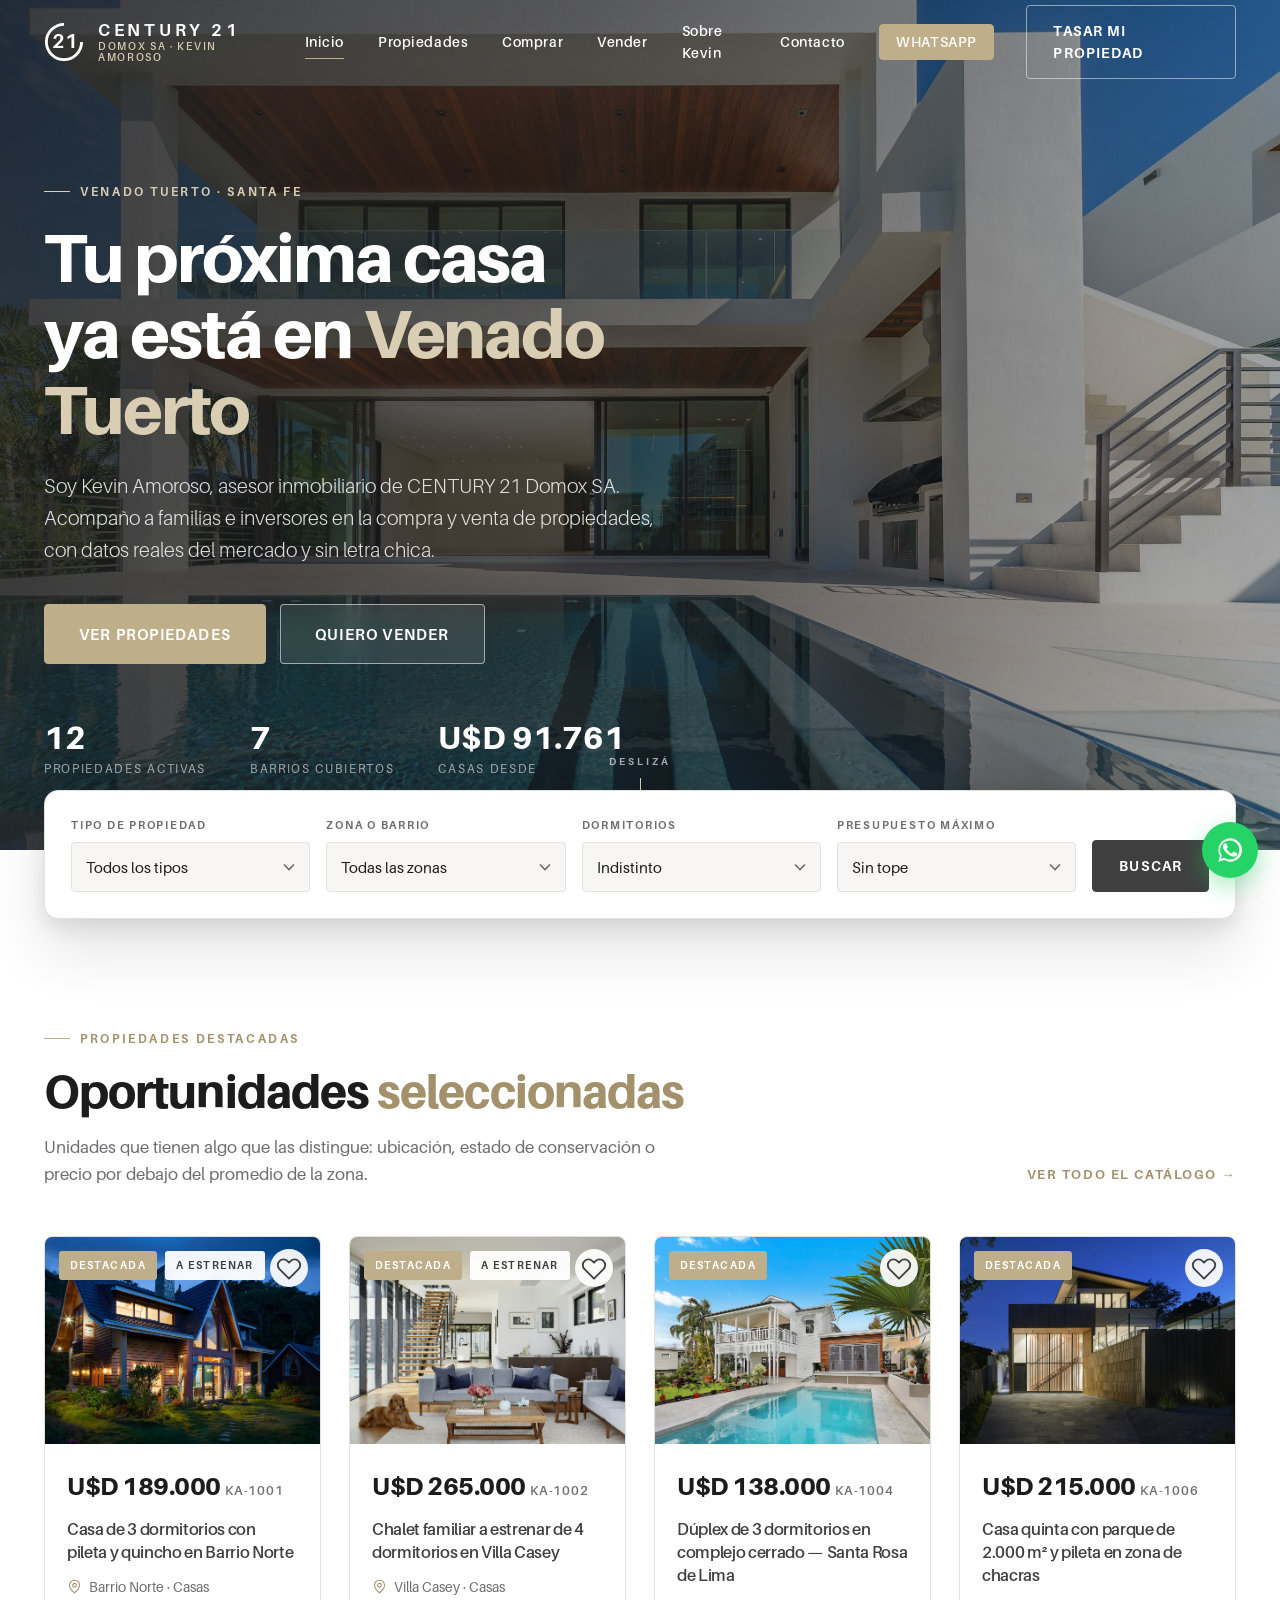
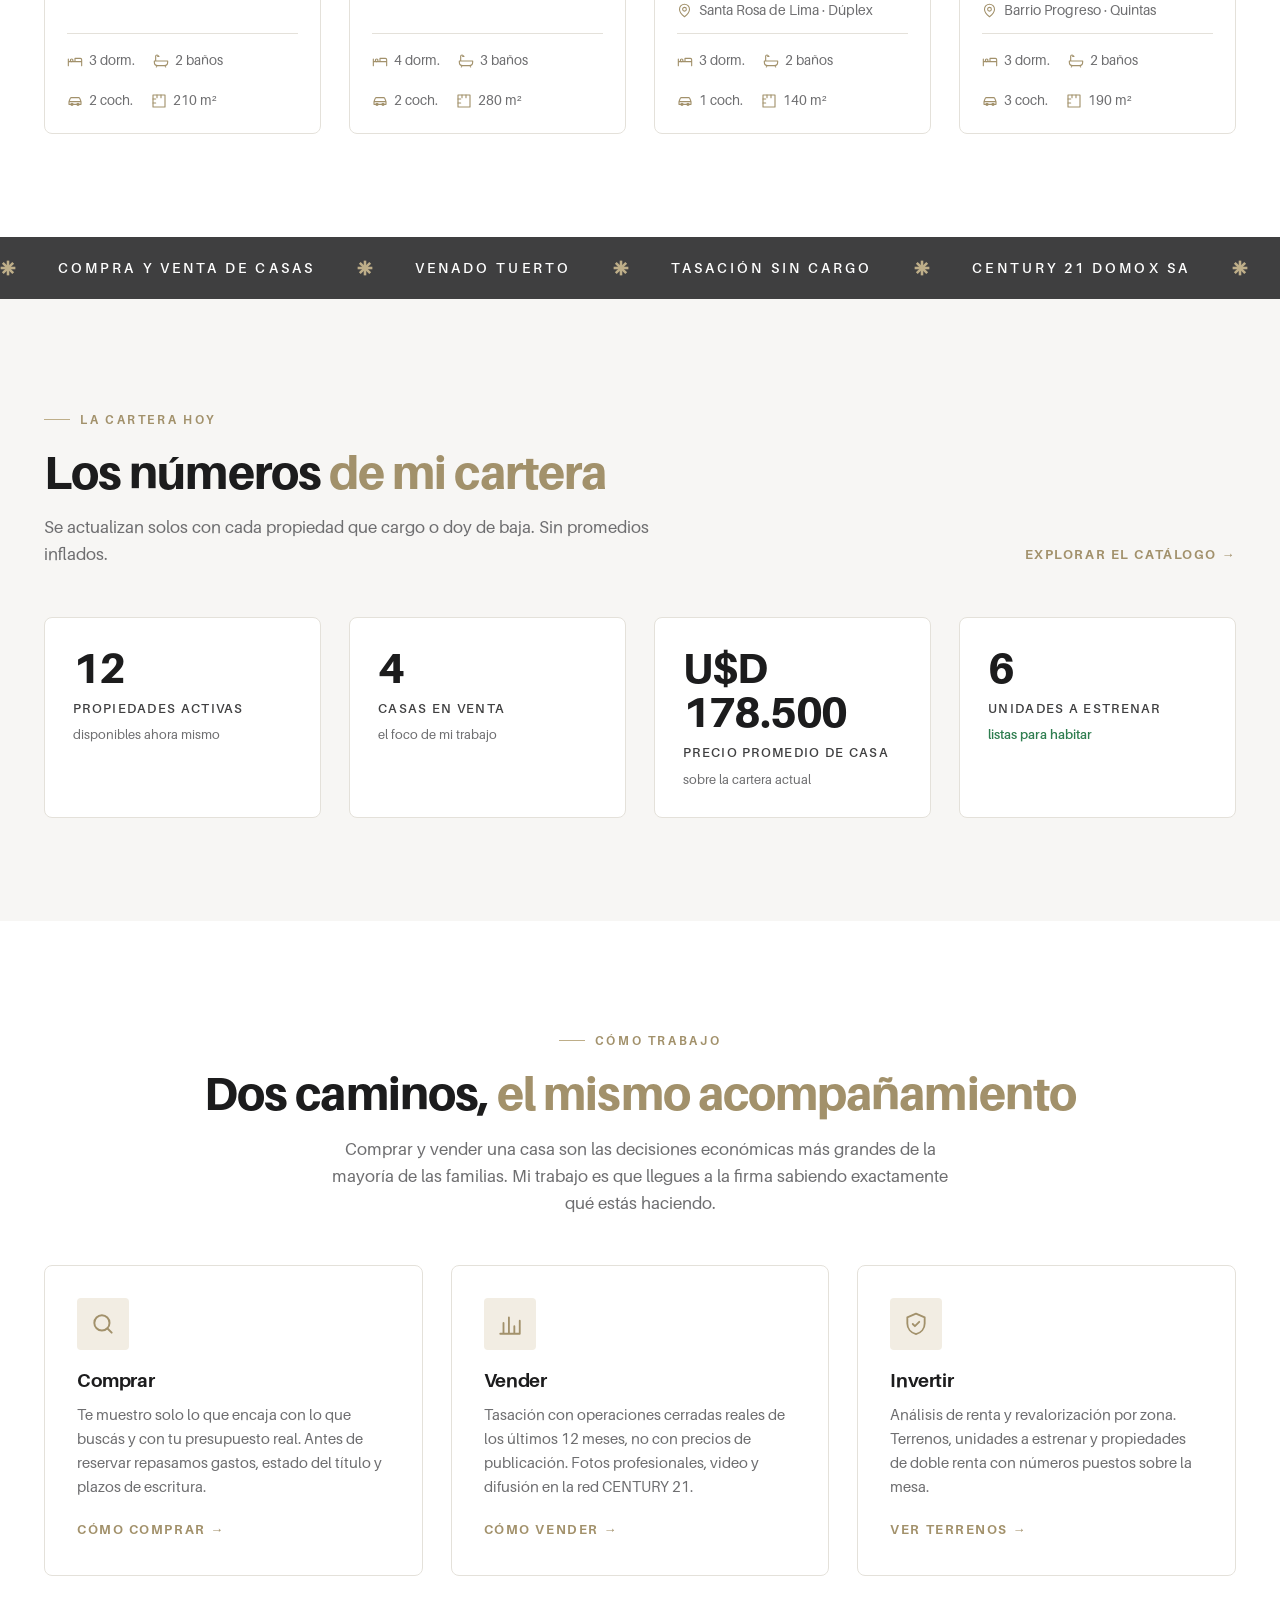
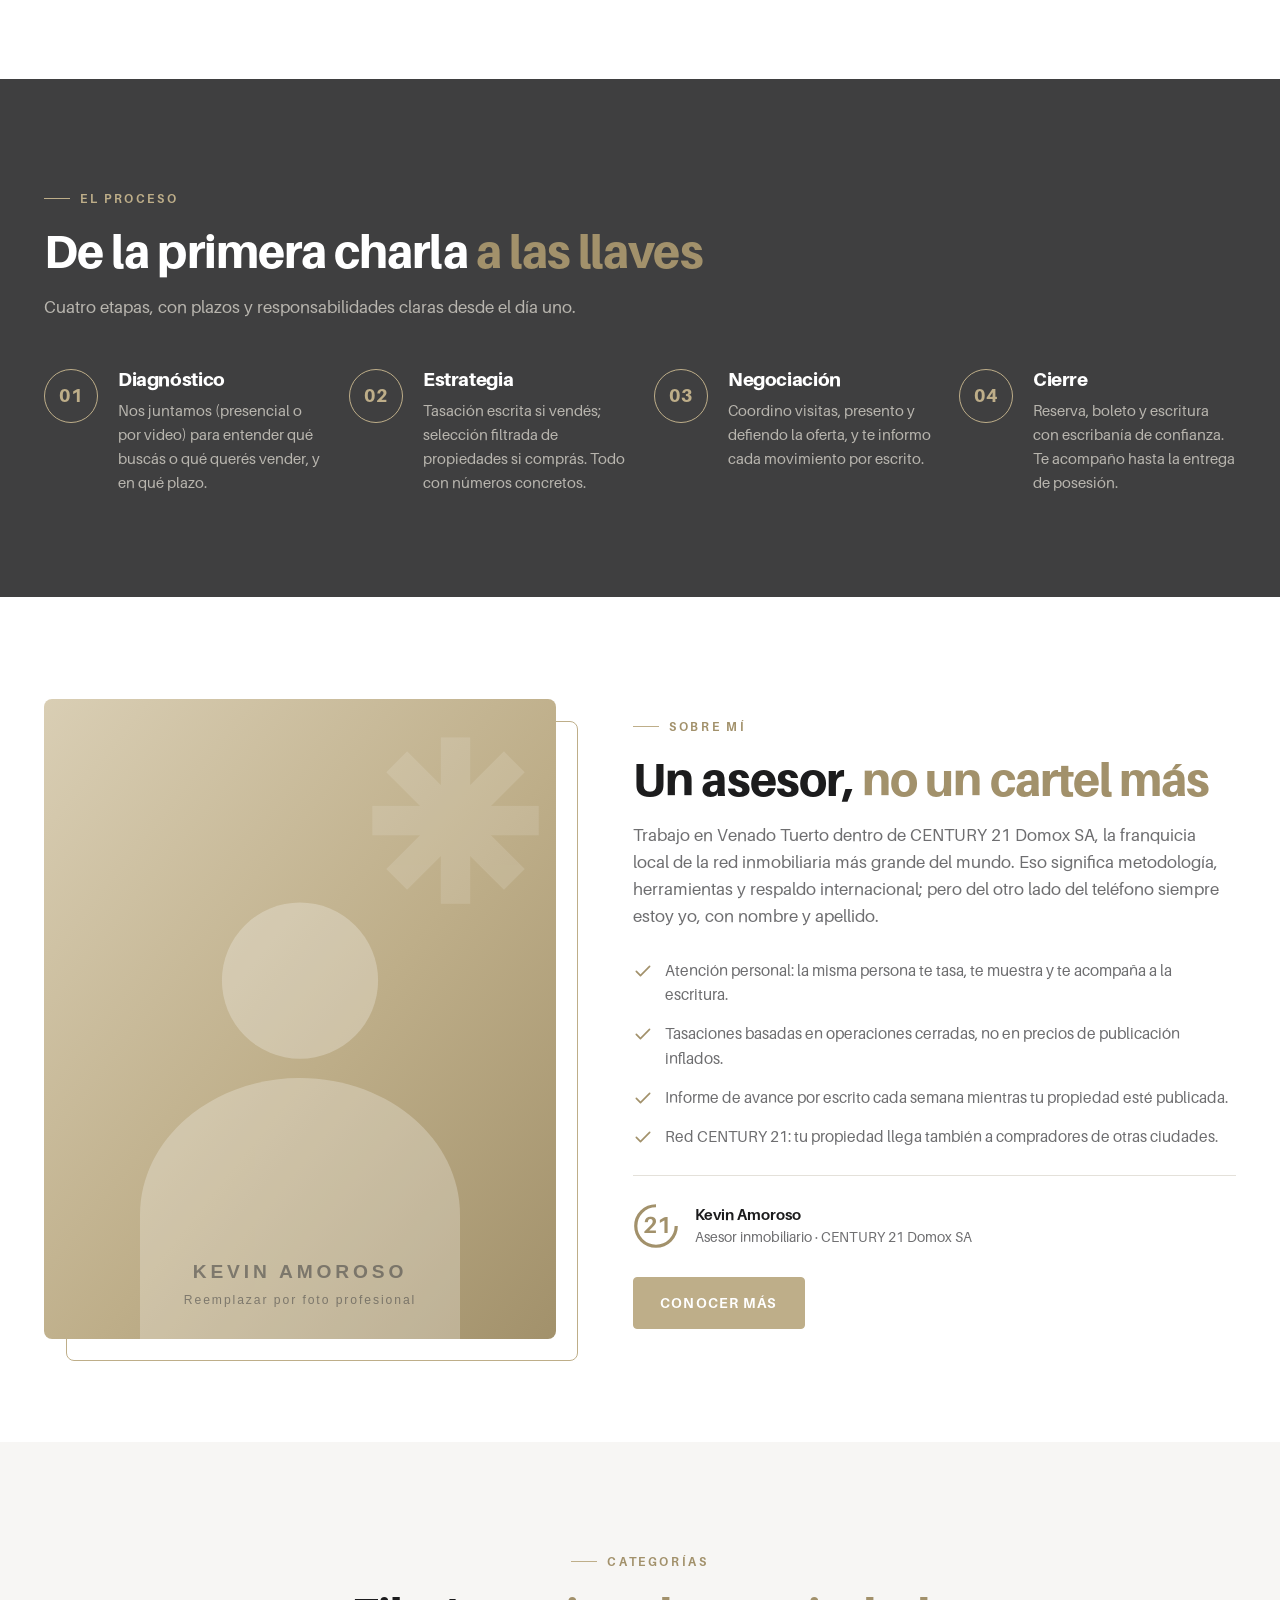
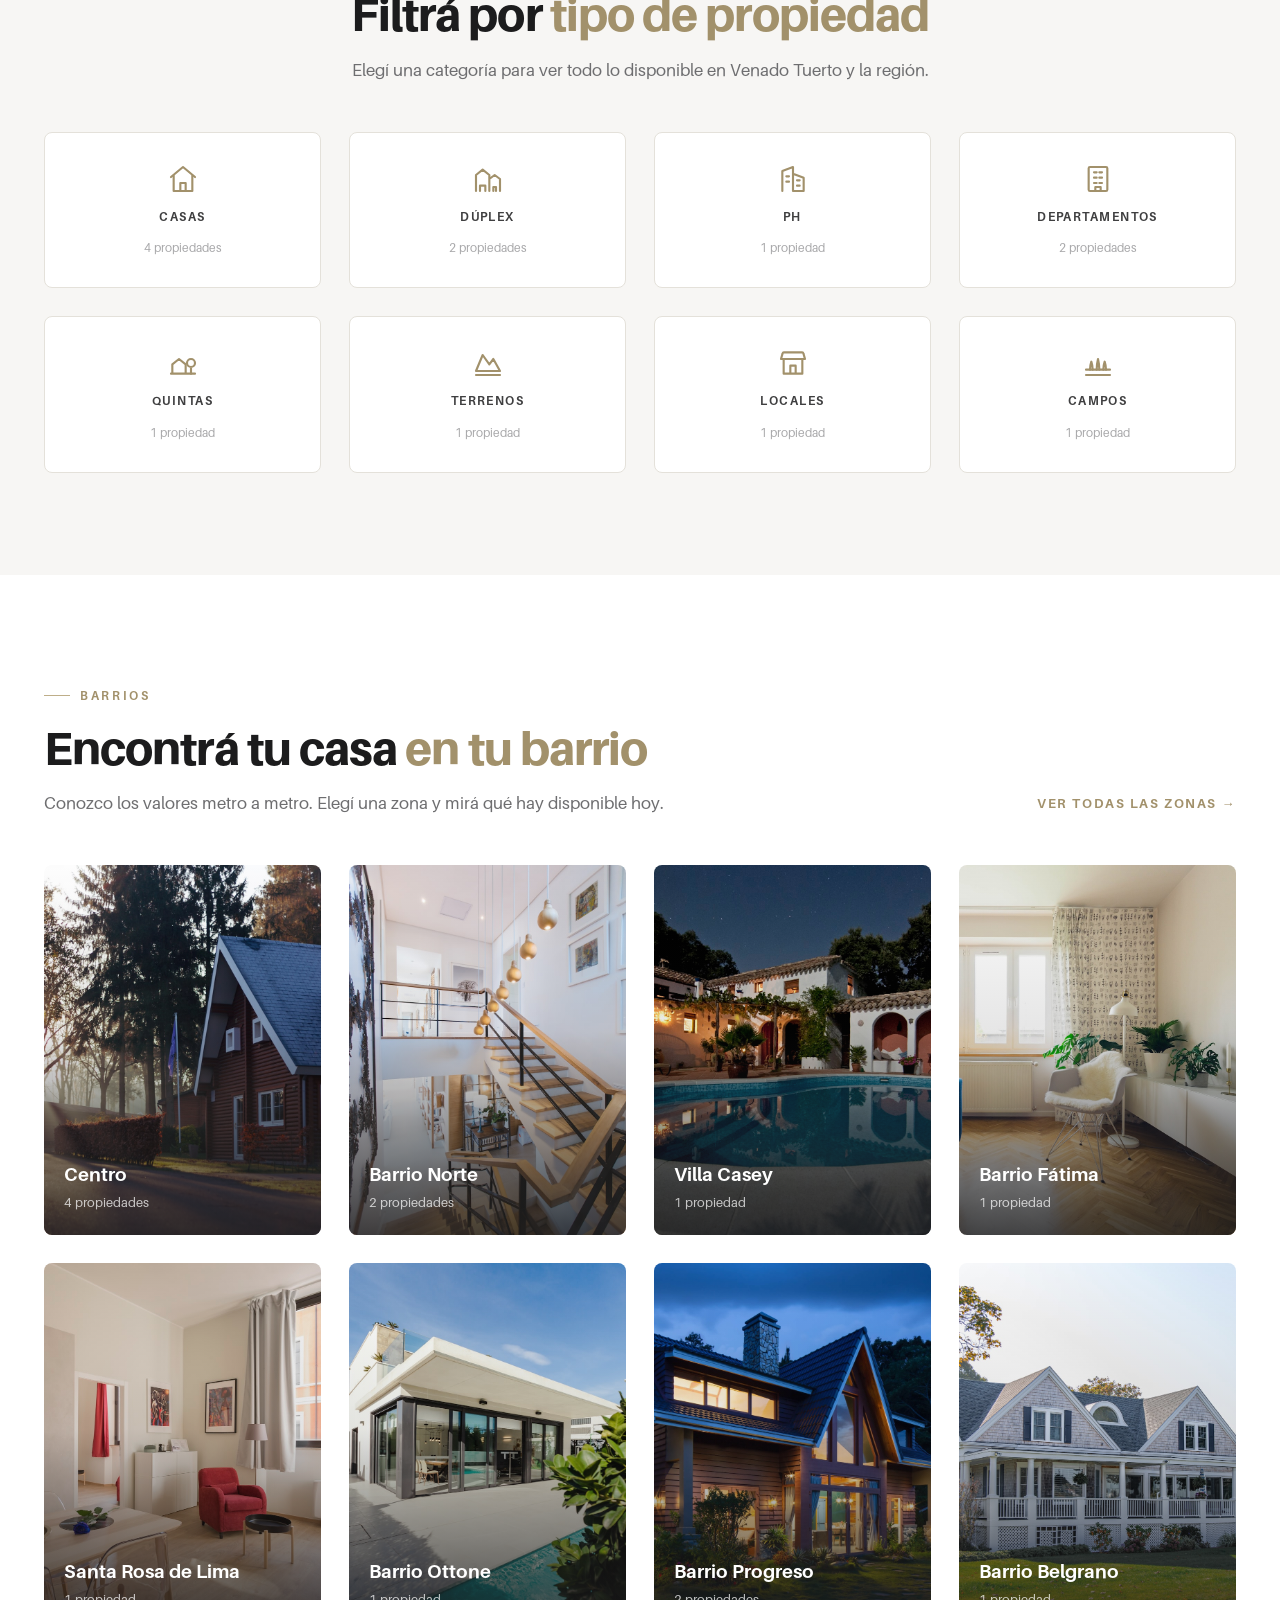
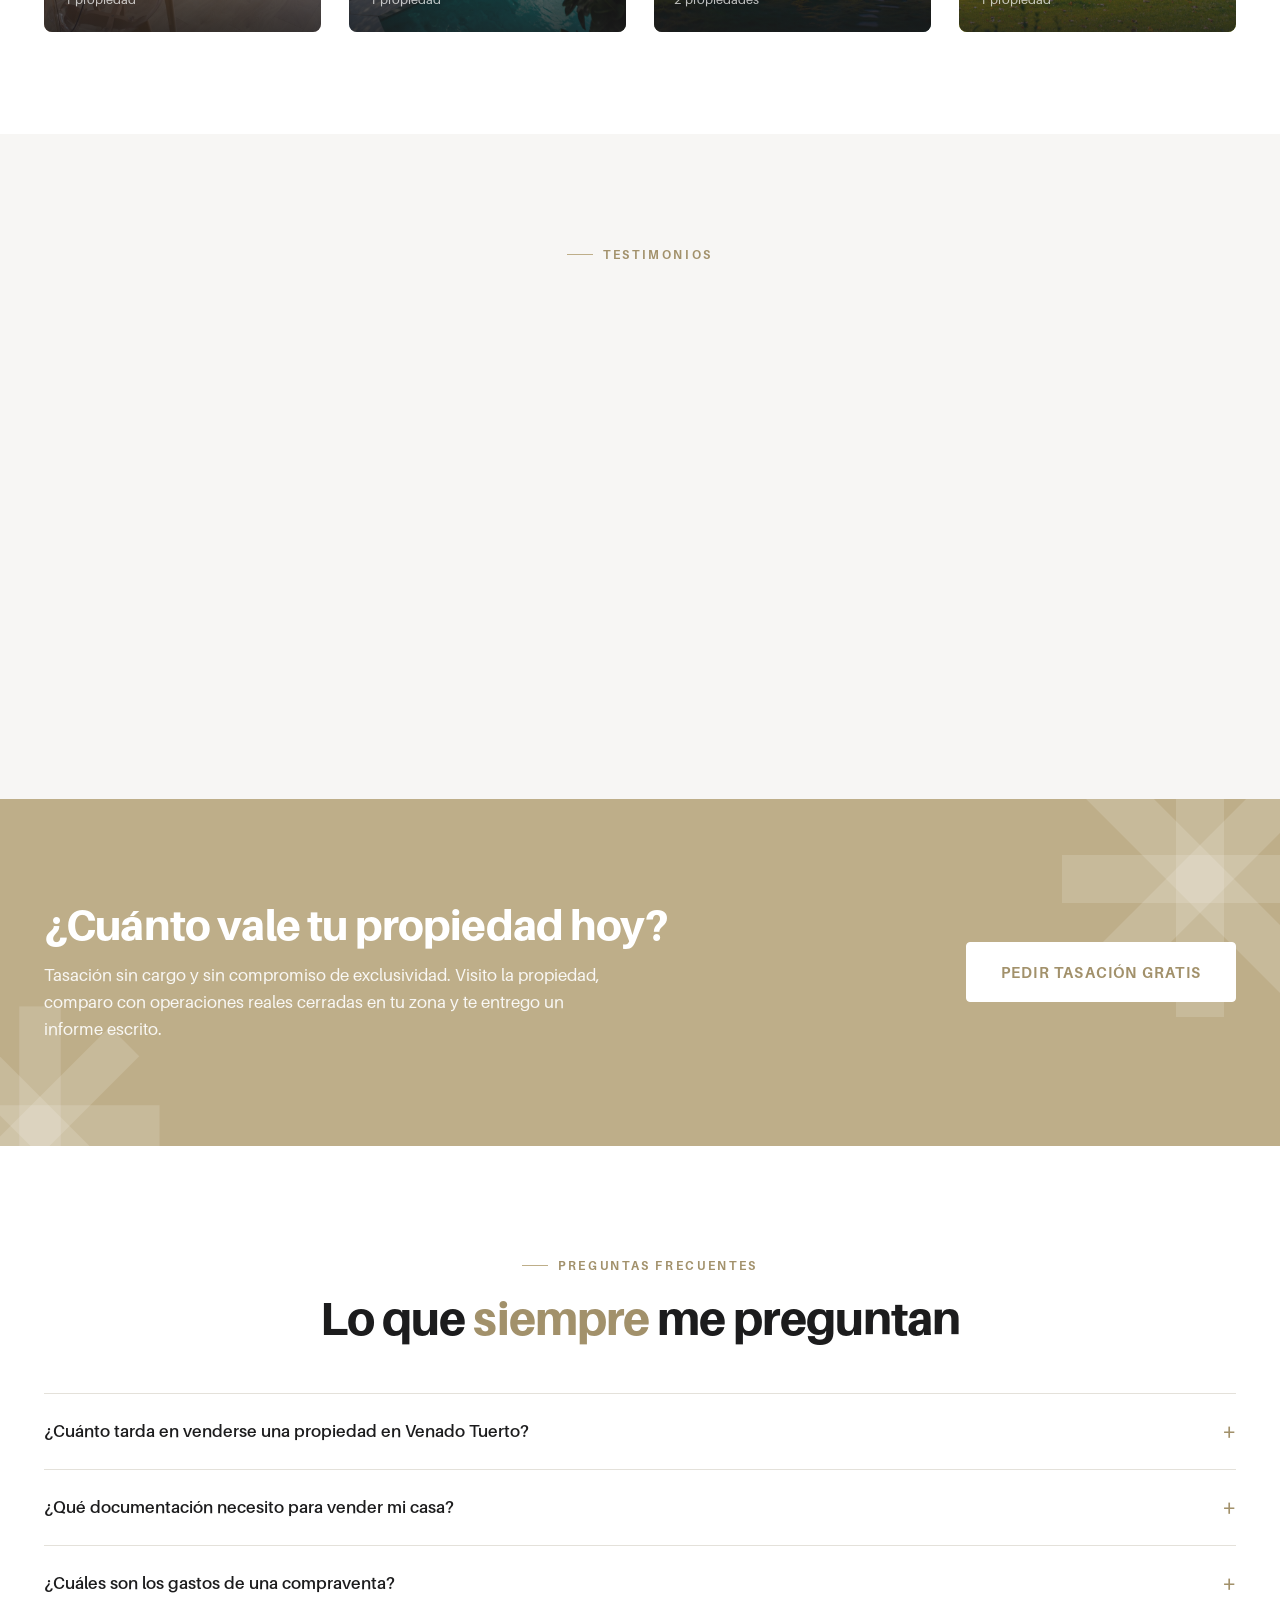
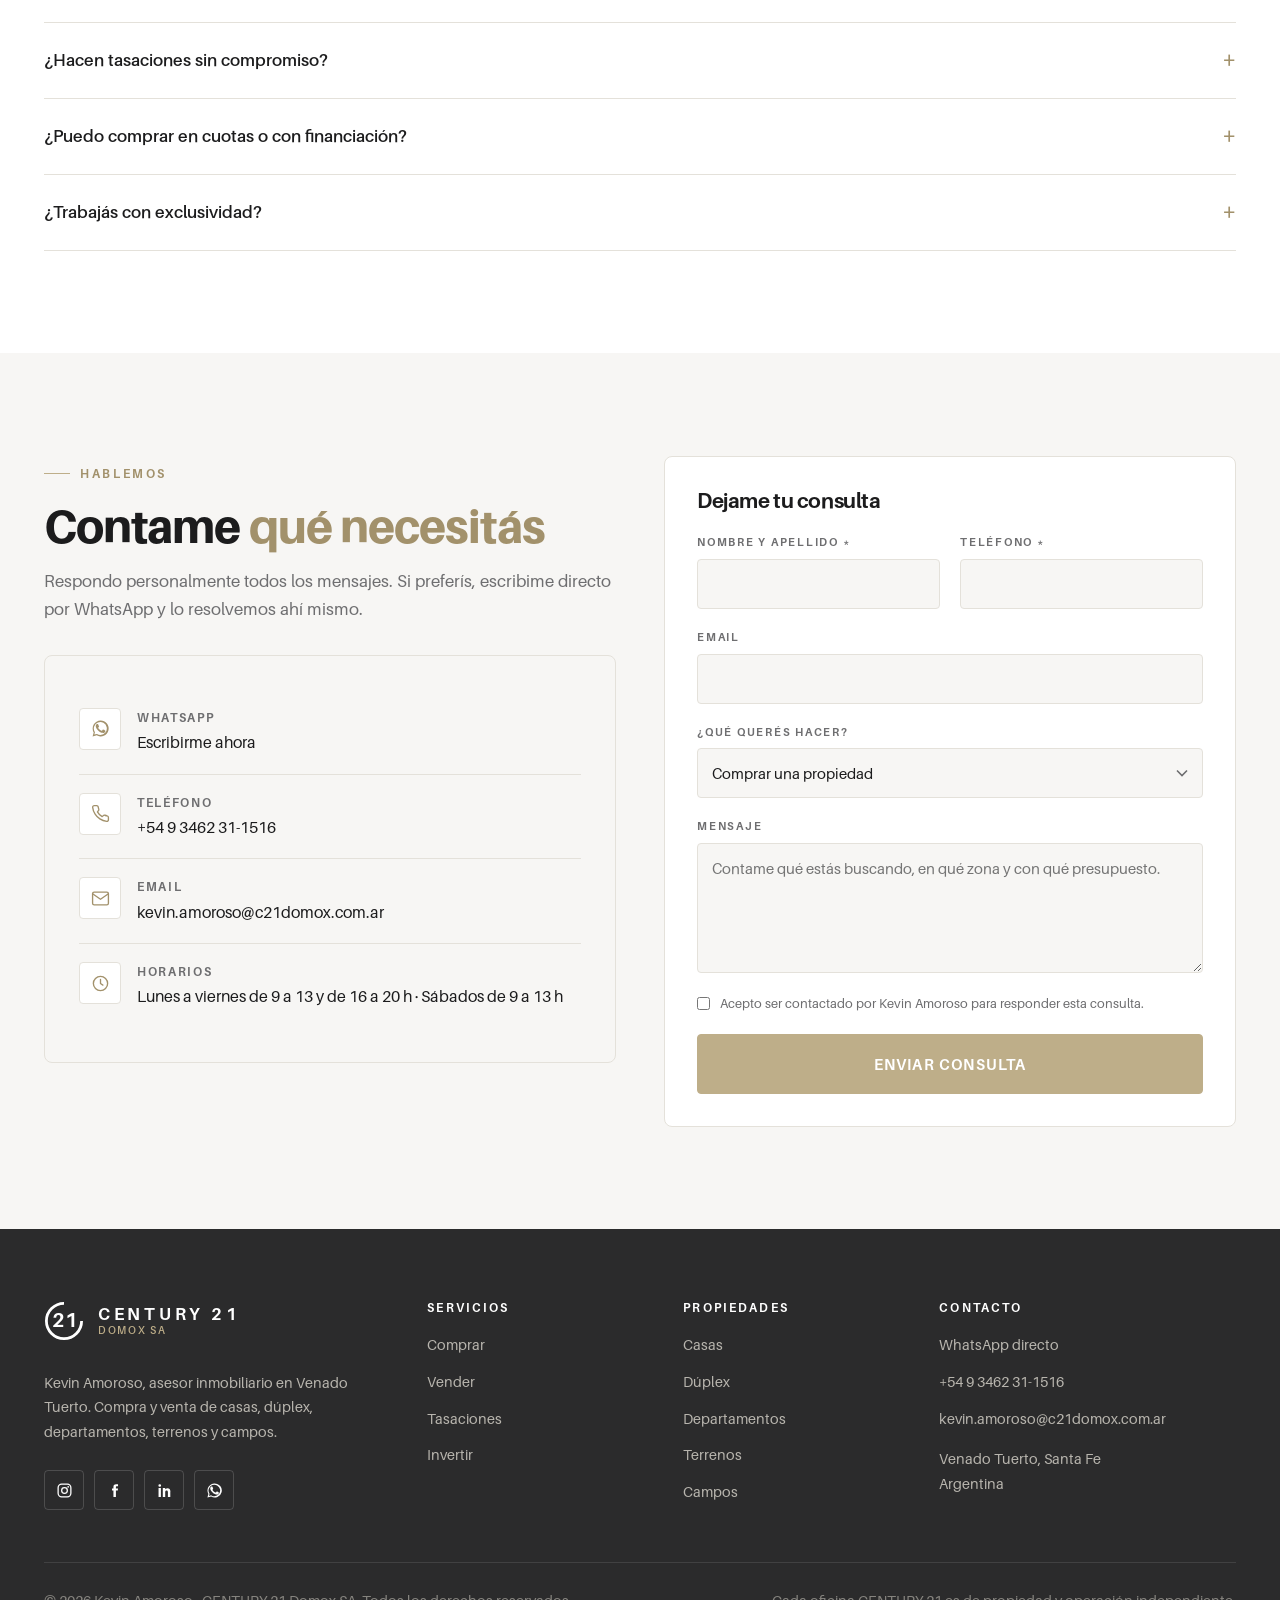
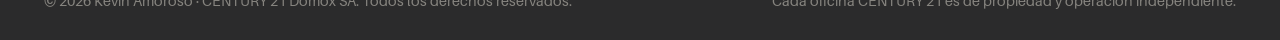
==== index.html @ 96e2609c "Sitio web de Kevin Amoroso — CENTURY 21 Domox SA Sitio estático (HTML/CSS/JS, sin build) para un ase" ====
<!DOCTYPE html>
<html lang="es-AR">
<head>
<meta charset="utf-8">
<meta name="viewport" content="width=device-width, initial-scale=1">
<title>Kevin Amoroso — Compra y venta de casas en Venado Tuerto | CENTURY 21 Domox</title>
<meta name="description" content="Asesor inmobiliario en Venado Tuerto. Casas, dúplex y departamentos en venta. Tasación sin cargo y acompañamiento en todo el proceso de compra y venta. CENTURY 21 Domox SA.">
<meta name="theme-color" content="#3F3F40">
<link rel="canonical" href="https://kevinamoroso.com.ar/">
<meta property="og:type" content="website">
<meta property="og:title" content="Kevin Amoroso — Compra y venta de casas en Venado Tuerto">
<meta property="og:description" content="Casas, dúplex y departamentos en venta en Venado Tuerto. Tasación sin cargo. CENTURY 21 Domox SA.">
<meta property="og:image" content="assets/img/hero.jpg">
<meta property="og:locale" content="es_AR">
<link rel="icon" href="assets/img/isotipo.svg" type="image/svg+xml">
<link rel="preload" href="assets/fonts/Aileron-Regular.woff" as="font" type="font/woff" crossorigin>
<link rel="stylesheet" href="assets/css/styles.css">
</head>
<body>

<!-- La pantalla de carga se inyecta antes que nada para evitar el destello de contenido -->
<script src="assets/js/preloader.js"></script>

<a class="oculto-visual" href="#principal">Ir al contenido principal</a>

<!-- ================================================================ HEADER -->
<header class="header header--sobre-hero">
  <div class="header__inner">
    <a class="marca" href="index.html" aria-label="Kevin Amoroso — CENTURY 21 Domox SA">
      <svg class="marca__sello" viewBox="0 0 100 100" aria-hidden="true">
        <path d="M50 6a44 44 0 1 0 44 44" fill="none" stroke="currentColor" stroke-width="7"/>
        <text x="53" y="66" font-size="50" font-weight="700" fill="currentColor" text-anchor="middle">21</text>
      </svg>
      <span class="marca__texto">
        <span class="marca__c21">CENTURY 21</span>
        <span class="marca__sub">Domox SA · Kevin Amoroso</span>
      </span>
    </a>

    <nav class="header__nav" id="nav-principal" aria-label="Navegación principal">
      <a href="index.html" aria-current="page">Inicio</a>
      <a href="propiedades.html">Propiedades</a>
      <a href="comprar.html">Comprar</a>
      <a href="vender.html">Vender</a>
      <a href="nosotros.html">Sobre Kevin</a>
      <a href="contacto.html">Contacto</a>
      <a class="btn" data-wa="Hola Kevin, quiero hacerte una consulta sobre una propiedad." href="#" target="_blank" rel="noopener">WhatsApp</a>
    </nav>

    <div class="header__acciones">
      <a class="btn btn--linea" href="vender.html">Tasar mi propiedad</a>
    </div>

    <button class="hamburguesa" type="button" aria-label="Abrir menú" aria-expanded="false" aria-controls="nav-principal">
      <span></span><span></span><span></span>
    </button>
  </div>
</header>

<main id="principal">

<!-- ================================================================== HERO -->
<section class="hero">
  <div class="hero__fondo">
    <img src="assets/img/hero.jpg" alt="Casa moderna en venta en Venado Tuerto" fetchpriority="high" width="2200" height="1467">
  </div>
  <div class="contenedor hero__inner">
    <div class="hero__contenido">
      <span class="eyebrow hero__eyebrow">Venado Tuerto · Santa Fe</span>
      <h1>Tu próxima casa<br>ya está en <em>Venado Tuerto</em></h1>
      <p class="hero__texto">
        Soy Kevin Amoroso, asesor inmobiliario de CENTURY 21 Domox SA. Acompaño a familias e
        inversores en la compra y venta de propiedades, con datos reales del mercado y sin letra chica.
      </p>
      <div class="hero__acciones">
        <a class="btn btn--grande" href="propiedades.html">Ver propiedades</a>
        <a class="btn btn--grande btn--fantasma" href="vender.html">Quiero vender</a>
      </div>
      <div class="hero__metricas">
        <div class="hero__metrica"><strong data-m-activas>—</strong><span>Propiedades activas</span></div>
        <div class="hero__metrica"><strong data-m-zonas>—</strong><span>Barrios cubiertos</span></div>
        <div class="hero__metrica"><strong data-m-desde>—</strong><span>Casas desde</span></div>
      </div>
    </div>
  </div>
  <span class="hero__hint" aria-hidden="true">Deslizá<i></i></span>
</section>

<!-- ============================================================== BUSCADOR -->
<div class="contenedor">
  <form class="buscador" data-buscador aria-label="Buscar propiedades">
    <div class="buscador__grid">
      <div class="campo">
        <label for="b-tipo">Tipo de propiedad</label>
        <select id="b-tipo" name="tipo"></select>
      </div>
      <div class="campo">
        <label for="b-zona">Zona o barrio</label>
        <select id="b-zona" name="zona"></select>
      </div>
      <div class="campo">
        <label for="b-dorm">Dormitorios</label>
        <select id="b-dorm" name="dorm">
          <option value="">Indistinto</option>
          <option value="1">1 o más</option>
          <option value="2">2 o más</option>
          <option value="3">3 o más</option>
          <option value="4">4 o más</option>
        </select>
      </div>
      <div class="campo">
        <label for="b-max">Presupuesto máximo</label>
        <select id="b-max" name="max">
          <option value="">Sin tope</option>
          <option value="60000">Hasta U$D 60.000</option>
          <option value="100000">Hasta U$D 100.000</option>
          <option value="150000">Hasta U$D 150.000</option>
          <option value="200000">Hasta U$D 200.000</option>
          <option value="300000">Hasta U$D 300.000</option>
        </select>
      </div>
      <button class="btn btn--oscuro" type="submit">Buscar</button>
    </div>
  </form>
</div>

<!-- =========================================================== DESTACADAS -->
<section class="seccion">
  <div class="contenedor">
    <div class="cabecera-seccion cabecera-seccion--fila">
      <div>
        <span class="eyebrow">Propiedades destacadas</span>
        <h2 class="titulo-seccion">Oportunidades <em>seleccionadas</em></h2>
        <p class="bajada">Unidades que tienen algo que las distingue: ubicación, estado de conservación o precio por debajo del promedio de la zona.</p>
      </div>
      <a class="enlace-flecha" href="propiedades.html">Ver todo el catálogo →</a>
    </div>
    <div class="grilla grilla--4" data-destacadas></div>
  </div>
</section>

<!-- =============================================================== CINTA -->
<div class="cinta" data-cinta aria-hidden="true"></div>

<!-- ========================================================= ESTADÍSTICAS -->
<section class="seccion seccion--hueso">
  <div class="contenedor">
    <div class="cabecera-seccion cabecera-seccion--fila">
      <div>
        <span class="eyebrow">La cartera hoy</span>
        <h2 class="titulo-seccion">Los números <em>de mi cartera</em></h2>
        <p class="bajada">Se actualizan solos con cada propiedad que cargo o doy de baja. Sin promedios inflados.</p>
      </div>
      <a class="enlace-flecha" href="propiedades.html">Explorar el catálogo →</a>
    </div>

    <div class="grilla grilla--4">
      <div class="stat reveal"><strong data-s-total>—</strong><span>Propiedades activas</span><small>disponibles ahora mismo</small></div>
      <div class="stat reveal"><strong data-s-casas>—</strong><span>Casas en venta</span><small>el foco de mi trabajo</small></div>
      <div class="stat reveal"><strong data-s-promedio>—</strong><span>Precio promedio de casa</span><small>sobre la cartera actual</small></div>
      <div class="stat reveal"><strong data-s-estrenar>—</strong><span>Unidades a estrenar</span><small class="sube">listas para habitar</small></div>
    </div>
  </div>
</section>

<!-- ============================================================= SERVICIOS -->
<section class="seccion">
  <div class="contenedor">
    <div class="cabecera-seccion centro">
      <span class="eyebrow">Cómo trabajo</span>
      <h2 class="titulo-seccion">Dos caminos, <em>el mismo acompañamiento</em></h2>
      <p class="bajada">Comprar y vender una casa son las decisiones económicas más grandes de la mayoría de las familias. Mi trabajo es que llegues a la firma sabiendo exactamente qué estás haciendo.</p>
    </div>

    <div class="grilla grilla--3">
      <article class="tarjeta reveal">
        <div class="tarjeta__icono" data-icono="lupa"></div>
        <h3>Comprar</h3>
        <p>Te muestro solo lo que encaja con lo que buscás y con tu presupuesto real. Antes de reservar repasamos gastos, estado del título y plazos de escritura.</p>
        <p style="margin-top:18px"><a class="enlace-flecha" href="comprar.html">Cómo comprar →</a></p>
      </article>
      <article class="tarjeta reveal">
        <div class="tarjeta__icono" data-icono="grafico"></div>
        <h3>Vender</h3>
        <p>Tasación con operaciones cerradas reales de los últimos 12 meses, no con precios de publicación. Fotos profesionales, video y difusión en la red CENTURY 21.</p>
        <p style="margin-top:18px"><a class="enlace-flecha" href="vender.html">Cómo vender →</a></p>
      </article>
      <article class="tarjeta reveal">
        <div class="tarjeta__icono" data-icono="escudo"></div>
        <h3>Invertir</h3>
        <p>Análisis de renta y revalorización por zona. Terrenos, unidades a estrenar y propiedades de doble renta con números puestos sobre la mesa.</p>
        <p style="margin-top:18px"><a class="enlace-flecha" href="propiedades.html?tipo=terreno">Ver terrenos →</a></p>
      </article>
    </div>
  </div>
</section>

<!-- ============================================================== PROCESO -->
<section class="seccion seccion--tinta">
  <div class="contenedor">
    <div class="cabecera-seccion">
      <span class="eyebrow">El proceso</span>
      <h2 class="titulo-seccion">De la primera charla <em>a las llaves</em></h2>
      <p class="bajada">Cuatro etapas, con plazos y responsabilidades claras desde el día uno.</p>
    </div>
    <div class="grilla grilla--4">
      <article class="paso reveal">
        <span class="paso__n">01</span>
        <h3>Diagnóstico</h3>
        <p>Nos juntamos (presencial o por video) para entender qué buscás o qué querés vender, y en qué plazo.</p>
      </article>
      <article class="paso reveal">
        <span class="paso__n">02</span>
        <h3>Estrategia</h3>
        <p>Tasación escrita si vendés; selección filtrada de propiedades si comprás. Todo con números concretos.</p>
      </article>
      <article class="paso reveal">
        <span class="paso__n">03</span>
        <h3>Negociación</h3>
        <p>Coordino visitas, presento y defiendo la oferta, y te informo cada movimiento por escrito.</p>
      </article>
      <article class="paso reveal">
        <span class="paso__n">04</span>
        <h3>Cierre</h3>
        <p>Reserva, boleto y escritura con escribanía de confianza. Te acompaño hasta la entrega de posesión.</p>
      </article>
    </div>
  </div>
</section>

<!-- =============================================================== PERFIL -->
<section class="seccion">
  <div class="contenedor">
    <div class="perfil">
      <div class="perfil__foto reveal">
        <img src="assets/img/kevin.svg" alt="Kevin Amoroso, asesor inmobiliario en Venado Tuerto" width="800" height="1000">
      </div>
      <div class="reveal">
        <span class="eyebrow">Sobre mí</span>
        <h2 class="titulo-seccion">Un asesor, <em>no un cartel más</em></h2>
        <p class="bajada">
          Trabajo en Venado Tuerto dentro de CENTURY 21 Domox SA, la franquicia local de la red inmobiliaria
          más grande del mundo. Eso significa metodología, herramientas y respaldo internacional; pero del
          otro lado del teléfono siempre estoy yo, con nombre y apellido.
        </p>
        <ul class="lista-check">
          <li><span data-icono="check"></span><span>Atención personal: la misma persona te tasa, te muestra y te acompaña a la escritura.</span></li>
          <li><span data-icono="check"></span><span>Tasaciones basadas en operaciones cerradas, no en precios de publicación inflados.</span></li>
          <li><span data-icono="check"></span><span>Informe de avance por escrito cada semana mientras tu propiedad esté publicada.</span></li>
          <li><span data-icono="check"></span><span>Red CENTURY 21: tu propiedad llega también a compradores de otras ciudades.</span></li>
        </ul>
        <div class="perfil__firma">
          <svg class="marca__sello" viewBox="0 0 100 100" aria-hidden="true">
            <path d="M50 6a44 44 0 1 0 44 44" fill="none" stroke="currentColor" stroke-width="7"/>
            <text x="53" y="66" font-size="50" font-weight="700" fill="currentColor" text-anchor="middle">21</text>
          </svg>
          <p><strong>Kevin Amoroso</strong>Asesor inmobiliario · CENTURY 21 Domox SA</p>
        </div>
        <p style="margin-top:28px"><a class="btn" href="nosotros.html">Conocer más</a></p>
      </div>
    </div>
  </div>
</section>

<!-- =========================================================== CATEGORÍAS -->
<section class="seccion seccion--hueso">
  <div class="contenedor">
    <div class="cabecera-seccion centro">
      <span class="eyebrow">Categorías</span>
      <h2 class="titulo-seccion">Filtrá por <em>tipo de propiedad</em></h2>
      <p class="bajada">Elegí una categoría para ver todo lo disponible en Venado Tuerto y la región.</p>
    </div>
    <div class="grilla grilla--4 grilla--categorias" data-categorias></div>
  </div>
</section>

<!-- ================================================================ ZONAS -->
<section class="seccion">
  <div class="contenedor">
    <div class="cabecera-seccion cabecera-seccion--fila">
      <div>
        <span class="eyebrow">Barrios</span>
        <h2 class="titulo-seccion">Encontrá tu casa <em>en tu barrio</em></h2>
        <p class="bajada">Conozco los valores metro a metro. Elegí una zona y mirá qué hay disponible hoy.</p>
      </div>
      <a class="enlace-flecha" href="propiedades.html">Ver todas las zonas →</a>
    </div>
    <div class="grilla grilla--4 grilla--zonas" data-zonas></div>
  </div>
</section>

<!-- ========================================================== TESTIMONIOS -->
<section class="seccion seccion--hueso">
  <div class="contenedor">
    <div class="cabecera-seccion centro">
      <span class="eyebrow">Testimonios</span>
      <h2 class="titulo-seccion">Lo que dicen <em>quienes ya cerraron</em></h2>
    </div>
    <div class="grilla grilla--3" data-testimonios></div>
  </div>
</section>

<!-- =============================================================== FRANJA -->
<section class="seccion franja">
  <svg class="franja__asterisco" viewBox="0 0 100 100" aria-hidden="true">
    <g fill="currentColor"><rect x="42" y="4" width="16" height="92"/><rect x="4" y="42" width="92" height="16"/>
    <rect x="42" y="4" width="16" height="92" transform="rotate(45 50 50)"/><rect x="4" y="42" width="92" height="16" transform="rotate(45 50 50)"/></g>
  </svg>
  <svg class="franja__asterisco franja__asterisco--2" viewBox="0 0 100 100" aria-hidden="true">
    <g fill="currentColor"><rect x="42" y="4" width="16" height="92"/><rect x="4" y="42" width="92" height="16"/>
    <rect x="42" y="4" width="16" height="92" transform="rotate(45 50 50)"/><rect x="4" y="42" width="92" height="16" transform="rotate(45 50 50)"/></g>
  </svg>
  <div class="contenedor cabecera-seccion--fila" style="display:flex;align-items:center;justify-content:space-between;gap:36px;flex-wrap:wrap">
    <div>
      <h2>¿Cuánto vale tu propiedad hoy?</h2>
      <p>Tasación sin cargo y sin compromiso de exclusividad. Visito la propiedad, comparo con operaciones reales cerradas en tu zona y te entrego un informe escrito.</p>
    </div>
    <a class="btn btn--grande btn--fantasma" href="vender.html">Pedir tasación gratis</a>
  </div>
</section>

<!-- ================================================================== FAQ -->
<section class="seccion">
  <div class="contenedor">
    <div class="cabecera-seccion centro">
      <span class="eyebrow">Preguntas frecuentes</span>
      <h2 class="titulo-seccion">Lo que <em>siempre</em> me preguntan</h2>
    </div>
    <div class="faq" data-faq></div>
  </div>
</section>

<!-- ============================================================= CONTACTO -->
<section class="seccion seccion--hueso" id="contacto">
  <div class="contenedor">
    <div class="grilla grilla--2" style="align-items:start;gap:48px">
      <div class="reveal">
        <span class="eyebrow">Hablemos</span>
        <h2 class="titulo-seccion">Contame <em>qué necesitás</em></h2>
        <p class="bajada">Respondo personalmente todos los mensajes. Si preferís, escribime directo por WhatsApp y lo resolvemos ahí mismo.</p>

        <div class="contacto-panel" style="margin-top:32px">
          <div class="dato">
            <span class="dato__icono" data-icono="wa"></span>
            <div><strong>WhatsApp</strong><a data-wa="Hola Kevin, te escribo desde la web." href="#" target="_blank" rel="noopener">Escribirme ahora</a></div>
          </div>
          <div class="dato">
            <span class="dato__icono" data-icono="tel"></span>
            <div><strong>Teléfono</strong><a data-tel href="#">—</a></div>
          </div>
          <div class="dato">
            <span class="dato__icono" data-icono="mail"></span>
            <div><strong>Email</strong><a data-email href="#">—</a></div>
          </div>
          <div class="dato">
            <span class="dato__icono" data-icono="reloj"></span>
            <div><strong>Horarios</strong><p>Lunes a viernes de 9 a 13 y de 16 a 20 h · Sábados de 9 a 13 h</p></div>
          </div>
        </div>
      </div>

      <form class="tarjeta reveal" data-form="Consulta desde la web">
        <h3 style="font-size:21px;margin-bottom:22px">Dejame tu consulta</h3>
        <div class="form-grid">
          <div class="campo"><label for="c-nombre">Nombre y apellido *</label><input id="c-nombre" name="nombre" type="text" required autocomplete="name"></div>
          <div class="campo"><label for="c-tel">Teléfono *</label><input id="c-tel" name="telefono" type="tel" required autocomplete="tel"></div>
          <div class="campo ancho-total"><label for="c-mail">Email</label><input id="c-mail" name="email" type="email" autocomplete="email"></div>
          <div class="campo ancho-total">
            <label for="c-motivo">¿Qué querés hacer?</label>
            <select id="c-motivo" name="motivo">
              <option>Comprar una propiedad</option>
              <option>Vender mi propiedad</option>
              <option>Tasar mi propiedad</option>
              <option>Invertir</option>
              <option>Otra consulta</option>
            </select>
          </div>
          <div class="campo ancho-total"><label for="c-msg">Mensaje</label><textarea id="c-msg" name="mensaje" placeholder="Contame qué estás buscando, en qué zona y con qué presupuesto."></textarea></div>
          <div class="campo campo--check ancho-total">
            <input id="c-ok" name="acepta" type="checkbox" required>
            <label for="c-ok">Acepto ser contactado por Kevin Amoroso para responder esta consulta.</label>
          </div>
          <div class="ancho-total"><button class="btn btn--bloque btn--grande" type="submit">Enviar consulta</button></div>
        </div>
        <p class="aviso-form" hidden></p>
      </form>
    </div>
  </div>
</section>

</main>

<!-- ================================================================ FOOTER -->
<footer class="footer">
  <div class="contenedor">
    <div class="footer__top">
      <div>
        <span class="marca">
          <svg class="marca__sello" viewBox="0 0 100 100" aria-hidden="true">
            <path d="M50 6a44 44 0 1 0 44 44" fill="none" stroke="currentColor" stroke-width="7"/>
            <text x="53" y="66" font-size="50" font-weight="700" fill="currentColor" text-anchor="middle">21</text>
          </svg>
          <span class="marca__texto">
            <span class="marca__c21">CENTURY 21</span>
            <span class="marca__sub">Domox SA</span>
          </span>
        </span>
        <p class="footer__desc">Kevin Amoroso, asesor inmobiliario en Venado Tuerto. Compra y venta de casas, dúplex, departamentos, terrenos y campos.</p>
        <div class="redes">
          <a data-ig href="#" aria-label="Instagram" target="_blank" rel="noopener"><span data-icono="ig"></span></a>
          <a data-fb href="#" aria-label="Facebook" target="_blank" rel="noopener"><span data-icono="fb"></span></a>
          <a data-li href="#" aria-label="LinkedIn" target="_blank" rel="noopener"><span data-icono="in"></span></a>
          <a data-wa="Hola Kevin, te escribo desde la web." href="#" aria-label="WhatsApp" target="_blank" rel="noopener"><span data-icono="wa"></span></a>
        </div>
      </div>

      <div>
        <h4>Servicios</h4>
        <ul>
          <li><a href="comprar.html">Comprar</a></li>
          <li><a href="vender.html">Vender</a></li>
          <li><a href="vender.html#tasacion">Tasaciones</a></li>
          <li><a href="propiedades.html?tipo=terreno">Invertir</a></li>
        </ul>
      </div>

      <div>
        <h4>Propiedades</h4>
        <ul>
          <li><a href="propiedades.html?tipo=casa">Casas</a></li>
          <li><a href="propiedades.html?tipo=duplex">Dúplex</a></li>
          <li><a href="propiedades.html?tipo=depto">Departamentos</a></li>
          <li><a href="propiedades.html?tipo=terreno">Terrenos</a></li>
          <li><a href="propiedades.html?tipo=campo">Campos</a></li>
        </ul>
      </div>

      <div>
        <h4>Contacto</h4>
        <ul>
          <li><a data-wa="Hola Kevin, te escribo desde la web." href="#" target="_blank" rel="noopener">WhatsApp directo</a></li>
          <li><a data-tel href="#">—</a></li>
          <li><a data-email href="#">—</a></li>
          <li style="margin-top:16px"><p>Venado Tuerto, Santa Fe<br>Argentina</p></li>
        </ul>
      </div>
    </div>

    <div class="footer__bottom">
      <p>© <span data-anio>2026</span> Kevin Amoroso · CENTURY 21 Domox SA. Todos los derechos reservados.</p>
      <p>Cada oficina CENTURY 21 es de propiedad y operación independiente.</p>
    </div>
  </div>
</footer>

<a class="wa-flotante" data-wa="Hola Kevin, te escribo desde la web." href="#" target="_blank" rel="noopener" aria-label="Escribir por WhatsApp">
  <span data-icono="wa"></span>
</a>

<script type="application/ld+json">
{
  "@context": "https://schema.org",
  "@type": "RealEstateAgent",
  "name": "Kevin Amoroso — CENTURY 21 Domox SA",
  "description": "Asesor inmobiliario en Venado Tuerto. Compra y venta de casas, dúplex, departamentos, terrenos y campos.",
  "areaServed": { "@type": "City", "name": "Venado Tuerto" },
  "address": {
    "@type": "PostalAddress",
    "addressLocality": "Venado Tuerto",
    "addressRegion": "Santa Fe",
    "addressCountry": "AR"
  },
  "email": "kevin.amoroso@c21domox.com.ar",
  "telephone": "+54 9 3462 31-1516",
  "priceRange": "USD"
}
</script>

<script src="assets/js/data.js"></script>
<script src="assets/js/main.js"></script>
</body>
</html>
---- assets/css/styles.css ----
/* ==========================================================================
   Kevin Amoroso · CENTURY 21 Domox SA
   Sistema visual basado en el BrandBook "Identidad Visual Redes"
   Paleta: #BEAE89 (oro) · #3F3F40 (grafito) · #FFFFFF
   Tipografía: Aileron
   ========================================================================== */

/* ---------- Fuentes ---------- */
@font-face { font-family: 'Aileron'; src: url('../fonts/Aileron-Light.woff') format('woff');    font-weight: 300; font-style: normal; font-display: swap; }
@font-face { font-family: 'Aileron'; src: url('../fonts/Aileron-Regular.woff') format('woff');  font-weight: 400; font-style: normal; font-display: swap; }
@font-face { font-family: 'Aileron'; src: url('../fonts/Aileron-SemiBold.woff') format('woff'); font-weight: 600; font-style: normal; font-display: swap; }
@font-face { font-family: 'Aileron'; src: url('../fonts/Aileron-Bold.woff') format('woff');     font-weight: 700; font-style: normal; font-display: swap; }
@font-face { font-family: 'Aileron'; src: url('../fonts/Aileron-Heavy.woff') format('woff');    font-weight: 800; font-style: normal; font-display: swap; }
@font-face { font-family: 'Aileron'; src: url('../fonts/Aileron-Black.woff') format('woff');    font-weight: 900; font-style: normal; font-display: swap; }

/* ---------- Tokens ---------- */
:root {
  --oro:        #BEAE89;
  --oro-osc:    #A2916B;
  --oro-claro:  #D9CEB4;
  --oro-tinte:  #F2EDE3;
  --grafito:    #3F3F40;
  --grafito-2:  #2B2B2C;
  --tinta:      #1C1C1D;
  --gris:       #6E6E70;
  --gris-claro: #A9A9AB;
  --linea:      #E4E1DA;
  --hueso:      #F7F6F4;
  --blanco:     #FFFFFF;

  --fuente: 'Aileron', 'Helvetica Neue', Helvetica, Arial, sans-serif;

  --radio:    4px;
  --radio-md: 8px;
  --radio-lg: 14px;

  --sombra-s: 0 1px 2px rgba(28,28,29,.05), 0 2px 8px rgba(28,28,29,.05);
  --sombra-m: 0 2px 6px rgba(28,28,29,.06), 0 12px 32px rgba(28,28,29,.08);
  --sombra-l: 0 8px 20px rgba(28,28,29,.10), 0 30px 60px rgba(28,28,29,.12);

  --ancho: 1240px;
  --header-h: 84px;
  --ease: cubic-bezier(.22,.61,.36,1);
}

/* ---------- Reset ---------- */
*, *::before, *::after { box-sizing: border-box; }
* { margin: 0; }
html { -webkit-text-size-adjust: 100%; scroll-behavior: smooth; scroll-padding-top: calc(var(--header-h) + 16px); }
body {
  font-family: var(--fuente);
  font-weight: 400;
  font-size: 16px;
  line-height: 1.6;
  color: var(--grafito);
  background: var(--blanco);
  -webkit-font-smoothing: antialiased;
  text-rendering: optimizeLegibility;
}
img, svg, video { display: block; max-width: 100%; }
img { height: auto; }
a { color: inherit; text-decoration: none; }
button, input, select, textarea { font: inherit; color: inherit; }
button { background: none; border: 0; cursor: pointer; }
ul, ol { list-style: none; padding: 0; }
h1, h2, h3, h4 { line-height: 1.12; letter-spacing: -.02em; color: var(--tinta); font-weight: 800; }
:focus-visible { outline: 2px solid var(--oro-osc); outline-offset: 3px; border-radius: 2px; }
::selection { background: var(--oro); color: #fff; }

/* ---------- Utilidades ---------- */
.contenedor { width: 100%; max-width: var(--ancho); margin-inline: auto; padding-inline: 24px; }
.seccion { padding-block: clamp(64px, 8vw, 112px); }
.seccion--hueso { background: var(--hueso); }
.seccion--tinta { background: var(--grafito); color: #E9E7E2; }
.seccion--tinta h2, .seccion--tinta h3 { color: #fff; }
.centro { text-align: center; }
.oculto-visual {
  position: absolute; width: 1px; height: 1px; padding: 0; overflow: hidden;
  clip: rect(0,0,0,0); white-space: nowrap; border: 0;
}

.eyebrow {
  display: inline-flex; align-items: center; gap: 10px;
  font-size: 12px; font-weight: 700; letter-spacing: .22em; text-transform: uppercase;
  color: var(--oro-osc); margin-bottom: 18px;
}
.eyebrow::before { content: ""; width: 26px; height: 1px; background: var(--oro); }
.seccion--tinta .eyebrow { color: var(--oro); }

.titulo-seccion { font-size: clamp(30px, 4vw, 46px); font-weight: 800; }
.titulo-seccion em { font-style: normal; color: var(--oro-osc); }
.bajada { margin-top: 16px; max-width: 62ch; color: var(--gris); font-size: 17px; }
.seccion--tinta .bajada { color: #B8B5AE; }
.centro .bajada { margin-inline: auto; }

.cabecera-seccion { margin-bottom: 48px; }
.cabecera-seccion--fila { display: flex; align-items: flex-end; justify-content: space-between; gap: 32px; flex-wrap: wrap; }

/* ---------- Botones ---------- */
.btn {
  --btn-bg: var(--oro); --btn-fg: #fff; --btn-bd: var(--oro);
  display: inline-flex; align-items: center; justify-content: center; gap: 10px;
  padding: 14px 26px; border: 1px solid var(--btn-bd); background: var(--btn-bg); color: var(--btn-fg);
  font-size: 14px; font-weight: 700; letter-spacing: .08em; text-transform: uppercase;
  border-radius: var(--radio); cursor: pointer;
  transition: background .25s var(--ease), color .25s var(--ease), border-color .25s var(--ease), transform .2s var(--ease);
}
.btn:hover { transform: translateY(-2px); --btn-bg: var(--oro-osc); --btn-bd: var(--oro-osc); }
.btn:active { transform: translateY(0); }
.btn--oscuro  { --btn-bg: var(--grafito); --btn-bd: var(--grafito); }
.btn--oscuro:hover { --btn-bg: var(--tinta); --btn-bd: var(--tinta); }
.btn--linea   { --btn-bg: transparent; --btn-fg: var(--grafito); --btn-bd: var(--linea); }
.btn--linea:hover { --btn-bg: var(--grafito); --btn-fg: #fff; --btn-bd: var(--grafito); }
.btn--fantasma { --btn-bg: rgba(255,255,255,.10); --btn-fg: #fff; --btn-bd: rgba(255,255,255,.55); backdrop-filter: blur(8px); }
.btn--fantasma:hover { --btn-bg: #fff; --btn-fg: var(--tinta); --btn-bd: #fff; }
.btn--bloque { width: 100%; }
.btn--grande { padding: 17px 34px; font-size: 15px; }

.enlace-flecha {
  display: inline-flex; align-items: center; gap: 8px;
  font-size: 13px; font-weight: 700; letter-spacing: .12em; text-transform: uppercase; color: var(--oro-osc);
  border-bottom: 1px solid transparent; padding-bottom: 3px; transition: border-color .25s var(--ease), gap .25s var(--ease);
}
.enlace-flecha:hover { border-color: var(--oro); gap: 14px; }

/* ---------- Marca ---------- */
.marca { display: inline-flex; align-items: center; gap: 14px; }
.marca__sello { width: 40px; height: 40px; color: var(--grafito); flex: none; }
.marca__texto { display: grid; gap: 2px; }
.marca__c21 { font-size: 17px; font-weight: 700; letter-spacing: .22em; line-height: 1; color: var(--grafito); }
.marca__sub  { font-size: 10.5px; font-weight: 600; letter-spacing: .16em; line-height: 1; color: var(--oro-osc); text-transform: uppercase; }

/* ---------- Header ---------- */
.header {
  position: fixed; inset: 0 0 auto 0; z-index: 100; height: var(--header-h);
  display: flex; align-items: center;
  background: transparent;
  transition: background .35s var(--ease), box-shadow .35s var(--ease), height .35s var(--ease);
}
.header__inner { display: flex; align-items: center; gap: 32px; width: 100%; max-width: var(--ancho); margin-inline: auto; padding-inline: 24px; }
.header__nav { margin-left: auto; display: flex; align-items: center; gap: 34px; }
.header__nav a {
  position: relative; font-size: 14px; font-weight: 600; letter-spacing: .04em; color: var(--grafito); padding-block: 6px;
}
.header__nav a::after {
  content: ""; position: absolute; left: 0; bottom: 0; width: 100%; height: 1.5px; background: var(--oro);
  transform: scaleX(0); transform-origin: right; transition: transform .3s var(--ease);
}
.header__nav a:hover::after, .header__nav a[aria-current="page"]::after { transform: scaleX(1); transform-origin: left; }
.header__acciones { display: flex; align-items: center; gap: 14px; }

/* Estado transparente sobre hero oscuro */
.header--sobre-hero:not(.header--fijo) .marca__sello,
.header--sobre-hero:not(.header--fijo) .marca__c21,
.header--sobre-hero:not(.header--fijo) .header__nav a { color: #fff; }
.header--sobre-hero:not(.header--fijo) .marca__sub { color: var(--oro-claro); }
.header--sobre-hero:not(.header--fijo) .btn--linea { --btn-fg: #fff; --btn-bd: rgba(255,255,255,.5); }
.header--sobre-hero:not(.header--fijo) .hamburguesa span { background: #fff; }

.header--fijo { background: rgba(255,255,255,.94); backdrop-filter: blur(14px); box-shadow: 0 1px 0 var(--linea), 0 6px 28px rgba(28,28,29,.06); height: 70px; }
.header:not(.header--sobre-hero) { background: rgba(255,255,255,.94); backdrop-filter: blur(14px); box-shadow: 0 1px 0 var(--linea); }

.hamburguesa { display: none; width: 42px; height: 42px; flex-direction: column; justify-content: center; gap: 5px; padding: 0 8px; }
.hamburguesa span { display: block; height: 2px; background: var(--grafito); border-radius: 2px; transition: transform .3s var(--ease), opacity .2s; }
.hamburguesa[aria-expanded="true"] span:nth-child(1) { transform: translateY(7px) rotate(45deg); }
.hamburguesa[aria-expanded="true"] span:nth-child(2) { opacity: 0; }
.hamburguesa[aria-expanded="true"] span:nth-child(3) { transform: translateY(-7px) rotate(-45deg); }

/* ---------- Hero ---------- */
.hero { position: relative; min-height: min(92vh, 860px); display: flex; align-items: center; padding-top: var(--header-h); overflow: hidden; }
.hero__fondo { position: absolute; inset: 0; z-index: -2; }
.hero__fondo img { width: 100%; height: 100%; object-fit: cover; }
.hero::after {
  content: ""; position: absolute; inset: 0; z-index: -1;
  background: linear-gradient(100deg, rgba(28,28,29,.86) 0%, rgba(28,28,29,.68) 42%, rgba(28,28,29,.30) 100%);
}
.hero__inner { position: relative; width: 100%; padding-block: 90px 70px; }
.hero__contenido { max-width: 720px; color: #fff; }
.hero__eyebrow { color: var(--oro-claro); }
.hero__eyebrow::before { background: var(--oro-claro); }
.hero h1 { color: #fff; font-size: clamp(38px, 6vw, 68px); font-weight: 800; letter-spacing: -.03em; }
.hero h1 em { font-style: normal; color: var(--oro-claro); }
.hero__texto { margin-top: 22px; font-size: clamp(17px, 1.6vw, 20px); color: rgba(255,255,255,.84); max-width: 56ch; font-weight: 300; }
.hero__acciones { margin-top: 38px; display: flex; gap: 14px; flex-wrap: wrap; }
.hero__metricas { margin-top: 56px; display: flex; gap: 44px; flex-wrap: wrap; }
.hero__metrica strong { display: block; font-size: 32px; font-weight: 800; color: #fff; line-height: 1.1; }
.hero__metrica span { font-size: 12px; letter-spacing: .14em; text-transform: uppercase; color: rgba(255,255,255,.6); }

.hero--compacto { min-height: 0; }
.hero--compacto .hero__inner { padding-block: 96px 76px; }
.hero--compacto h1 { font-size: clamp(32px, 4.6vw, 52px); }

/* ---------- Buscador ---------- */
.buscador {
  position: relative; z-index: 5; margin-top: -60px;
  background: #fff; border: 1px solid var(--linea); border-radius: var(--radio-lg);
  box-shadow: var(--sombra-l); padding: 26px;
}
.buscador__grid { display: grid; grid-template-columns: repeat(4, 1fr) auto; gap: 16px; align-items: end; }
.campo { display: grid; gap: 7px; min-width: 0; }
.campo > label { font-size: 11px; font-weight: 700; letter-spacing: .16em; text-transform: uppercase; color: var(--gris); }
.campo select, .campo input, .campo textarea {
  width: 100%; padding: 12px 14px; background: var(--hueso);
  border: 1px solid var(--linea); border-radius: var(--radio); font-size: 15px; color: var(--tinta);
  transition: border-color .2s var(--ease), background .2s var(--ease), box-shadow .2s var(--ease);
}
.campo textarea { resize: vertical; min-height: 130px; }
.campo select {
  appearance: none; cursor: pointer; padding-right: 38px;
  background-image: url("data:image/svg+xml,%3Csvg xmlns='http://www.w3.org/2000/svg' viewBox='0 0 12 8' fill='none' stroke='%236E6E70' stroke-width='1.6'%3E%3Cpath d='M1 1.5 6 6.5l5-5'/%3E%3C/svg%3E");
  background-repeat: no-repeat; background-position: right 14px center; background-size: 12px;
}
.campo :is(select, input, textarea):focus {
  outline: none; border-color: var(--oro); background: #fff; box-shadow: 0 0 0 3px rgba(190,174,137,.20);
}
.campo--check { display: flex; align-items: flex-start; gap: 10px; }
.campo--check input { width: auto; accent-color: var(--oro-osc); margin-top: 4px; }
.campo--check label { font-size: 13px; color: var(--gris); letter-spacing: 0; text-transform: none; font-weight: 400; }

/* ---------- Grillas ---------- */
/* minmax(0,1fr) evita que el contenido con palabras largas (mails, URLs)
   estire la columna más allá del contenedor y genere scroll horizontal. */
.grilla { display: grid; gap: 28px; }
.grilla--2 { grid-template-columns: repeat(2, minmax(0, 1fr)); }
.grilla--3 { grid-template-columns: repeat(3, minmax(0, 1fr)); }
.grilla--4 { grid-template-columns: repeat(4, minmax(0, 1fr)); }

/* ---------- Tarjeta de propiedad ---------- */
.propiedad {
  display: flex; flex-direction: column; background: #fff;
  border: 1px solid var(--linea); border-radius: var(--radio-md); overflow: hidden;
  transition: transform .35s var(--ease), box-shadow .35s var(--ease), border-color .35s var(--ease);
}
.propiedad:hover { transform: translateY(-6px); box-shadow: var(--sombra-m); border-color: var(--oro-claro); }
.propiedad__media { position: relative; aspect-ratio: 4 / 3; overflow: hidden; background: var(--oro-tinte); }
.propiedad__media img { width: 100%; height: 100%; object-fit: cover; transition: transform .7s var(--ease); }
.propiedad:hover .propiedad__media img { transform: scale(1.06); }
.propiedad__etiquetas { position: absolute; top: 14px; left: 14px; display: flex; gap: 8px; flex-wrap: wrap; }
.etiqueta {
  padding: 6px 11px; font-size: 10.5px; font-weight: 700; letter-spacing: .14em; text-transform: uppercase;
  background: rgba(255,255,255,.94); color: var(--grafito); border-radius: 3px; backdrop-filter: blur(6px);
}
.etiqueta--oro    { background: var(--oro); color: #fff; }
.etiqueta--tinta  { background: var(--grafito); color: #fff; }
.propiedad__fav {
  position: absolute; top: 12px; right: 12px; width: 38px; height: 38px; display: grid; place-items: center;
  background: rgba(255,255,255,.92); border-radius: 50%; color: var(--grafito); backdrop-filter: blur(6px);
  transition: color .2s var(--ease), transform .2s var(--ease);
}
.propiedad__fav:hover { transform: scale(1.08); color: var(--oro-osc); }
.propiedad__fav[aria-pressed="true"] { color: #C0392B; }
.propiedad__fav[aria-pressed="true"] svg { fill: currentColor; }
.propiedad__cuerpo { padding: 22px; display: flex; flex-direction: column; gap: 12px; flex: 1; }
.propiedad__precio { font-size: 25px; font-weight: 800; color: var(--tinta); letter-spacing: -.02em; }
.propiedad__precio small { font-size: 13px; font-weight: 600; color: var(--gris); letter-spacing: .06em; }
.propiedad__titulo { font-size: 16.5px; font-weight: 600; line-height: 1.4; color: var(--grafito); }
.propiedad__ubicacion { display: flex; align-items: center; gap: 7px; font-size: 14px; color: var(--gris); }
.propiedad__ubicacion svg { width: 15px; height: 15px; color: var(--oro-osc); flex: none; }
.propiedad__specs {
  margin-top: auto; padding-top: 16px; border-top: 1px solid var(--linea);
  display: flex; gap: 18px; flex-wrap: wrap; font-size: 13.5px; color: var(--gris);
}
.propiedad__specs li { display: flex; align-items: center; gap: 6px; }
.propiedad__specs svg { width: 16px; height: 16px; color: var(--oro-osc); flex: none; }

/* ---------- Tarjetas genéricas ---------- */
.tarjeta { background: #fff; border: 1px solid var(--linea); border-radius: var(--radio-md); padding: 32px; height: 100%; }
.tarjeta--hueso { background: var(--hueso); }
.tarjeta__icono {
  width: 52px; height: 52px; display: grid; place-items: center; margin-bottom: 20px;
  background: var(--oro-tinte); color: var(--oro-osc); border-radius: var(--radio);
}
.tarjeta__icono svg { width: 26px; height: 26px; }
.tarjeta h3 { font-size: 19px; font-weight: 700; margin-bottom: 10px; }
.tarjeta p { color: var(--gris); font-size: 15px; }

/* Paso numerado */
.paso { position: relative; padding-left: 74px; }
.paso__n {
  position: absolute; left: 0; top: 0; width: 54px; height: 54px; display: grid; place-items: center;
  border: 1px solid var(--oro); color: var(--oro-osc); border-radius: 50%;
  font-size: 18px; font-weight: 800;
}
.paso h3 { font-size: 19px; margin-bottom: 8px; }
.paso p { color: var(--gris); font-size: 15px; }
.seccion--tinta .paso p { color: #B8B5AE; }
.seccion--tinta .paso__n { border-color: var(--oro); color: var(--oro); }

/* Categorías */
.categoria {
  display: flex; flex-direction: column; align-items: center; justify-content: center; gap: 12px;
  padding: 30px 16px; background: #fff; border: 1px solid var(--linea); border-radius: var(--radio-md);
  text-align: center; transition: all .3s var(--ease);
}
.categoria:hover { border-color: var(--oro); background: var(--oro-tinte); transform: translateY(-4px); }
.categoria svg { width: 32px; height: 32px; color: var(--oro-osc); }
.categoria span { font-size: 12px; font-weight: 700; letter-spacing: .12em; text-transform: uppercase; color: var(--grafito); }
.categoria small { font-size: 12px; color: var(--gris-claro); letter-spacing: 0; text-transform: none; }

/* Zonas */
.zona { position: relative; display: block; border-radius: var(--radio-md); overflow: hidden; aspect-ratio: 3 / 4; }
.zona img { width: 100%; height: 100%; object-fit: cover; transition: transform .8s var(--ease); }
.zona:hover img { transform: scale(1.07); }
.zona::after { content: ""; position: absolute; inset: 0; background: linear-gradient(to top, rgba(28,28,29,.82) 0%, rgba(28,28,29,.10) 55%, transparent 100%); }
.zona__texto { position: absolute; left: 20px; right: 20px; bottom: 20px; z-index: 2; color: #fff; }
.zona__texto strong { display: block; font-size: 19px; font-weight: 700; }
.zona__texto span { font-size: 13px; color: rgba(255,255,255,.72); }

/* Estadísticas */
.stat { padding: 28px; background: #fff; border: 1px solid var(--linea); border-radius: var(--radio-md); }
.stat strong { display: block; font-size: clamp(30px, 3.4vw, 42px); font-weight: 800; color: var(--tinta); letter-spacing: -.03em; line-height: 1.05; }
.stat span { display: block; margin-top: 8px; font-size: 13px; font-weight: 600; letter-spacing: .1em; text-transform: uppercase; color: var(--grafito); }
.stat small { display: block; margin-top: 6px; font-size: 13px; color: var(--gris); }
.stat small.sube { color: #2E7D4F; font-weight: 600; }

/* ---------- Perfil del asesor ---------- */
.perfil { display: grid; grid-template-columns: minmax(0,.85fr) minmax(0,1fr); gap: clamp(36px, 6vw, 80px); align-items: center; }
.perfil__foto { position: relative; }
.perfil__foto img { width: 100%; aspect-ratio: 4 / 5; object-fit: cover; border-radius: var(--radio-md); }
.perfil__foto::before {
  content: ""; position: absolute; inset: 22px -22px -22px 22px; border: 1px solid var(--oro); border-radius: var(--radio-md); z-index: -1;
}
.perfil__firma { margin-top: 26px; display: flex; align-items: center; gap: 16px; padding-top: 26px; border-top: 1px solid var(--linea); }
.perfil__firma .marca__sello { width: 46px; height: 46px; color: var(--oro-osc); }
.perfil__firma p { font-size: 14px; color: var(--gris); }
.perfil__firma strong { display: block; color: var(--tinta); font-size: 15px; }
.lista-check { display: grid; gap: 14px; margin-top: 28px; }
.lista-check li { display: flex; gap: 12px; align-items: flex-start; font-size: 15.5px; color: var(--gris); }
.lista-check svg { width: 20px; height: 20px; color: var(--oro-osc); flex: none; margin-top: 2px; }

/* ---------- Testimonios ---------- */
.testimonio { background: #fff; border: 1px solid var(--linea); border-radius: var(--radio-md); padding: 32px; height: 100%; display: flex; flex-direction: column; gap: 18px; }
.testimonio__estrellas { display: flex; gap: 3px; color: var(--oro); }
.testimonio__estrellas svg { width: 17px; height: 17px; }
.testimonio blockquote { font-size: 16px; line-height: 1.65; color: var(--grafito); flex: 1; }
.testimonio figcaption { display: flex; align-items: center; gap: 12px; padding-top: 18px; border-top: 1px solid var(--linea); }
.avatar { width: 44px; height: 44px; border-radius: 50%; background: var(--oro-tinte); color: var(--oro-osc); display: grid; place-items: center; font-weight: 800; font-size: 15px; flex: none; }
.testimonio figcaption strong { display: block; font-size: 15px; color: var(--tinta); }
.testimonio figcaption span { font-size: 13px; color: var(--gris); }

/* ---------- Franja CTA ---------- */
.franja { position: relative; overflow: hidden; background: var(--oro); color: #fff; }
.franja__asterisco { position: absolute; color: rgba(255,255,255,.14); width: 300px; height: 300px; right: -70px; top: -70px; }
.franja__asterisco--2 { right: auto; top: auto; left: -90px; bottom: -110px; width: 260px; height: 260px; }
.franja .contenedor { position: relative; z-index: 2; }
.franja h2 { color: #fff; font-size: clamp(28px, 3.6vw, 42px); }
.franja p { color: rgba(255,255,255,.9); margin-top: 14px; font-size: 17px; max-width: 58ch; }
.franja .btn--fantasma { --btn-bg: #fff; --btn-fg: var(--oro-osc); --btn-bd: #fff; }
.franja .btn--fantasma:hover { --btn-bg: var(--grafito); --btn-fg: #fff; --btn-bd: var(--grafito); }

/* ---------- Formularios / contacto ---------- */
.form-grid { display: grid; grid-template-columns: repeat(2, 1fr); gap: 20px; }
.form-grid .ancho-total { grid-column: 1 / -1; }
.aviso-form {
  margin-top: 18px; padding: 14px 18px; border-radius: var(--radio); font-size: 14.5px;
  background: var(--oro-tinte); color: var(--grafito); border: 1px solid var(--oro-claro);
}
.aviso-form[hidden] { display: none; }

.contacto-panel { background: var(--hueso); border: 1px solid var(--linea); border-radius: var(--radio-md); padding: 34px; }
.dato { display: flex; gap: 16px; padding-block: 18px; border-bottom: 1px solid var(--linea); }
.dato:last-child { border-bottom: 0; }
.dato__icono { width: 42px; height: 42px; flex: none; display: grid; place-items: center; background: #fff; border: 1px solid var(--linea); border-radius: var(--radio); color: var(--oro-osc); }
.dato__icono svg { width: 19px; height: 19px; }
.dato strong { display: block; font-size: 12px; font-weight: 700; letter-spacing: .14em; text-transform: uppercase; color: var(--gris); margin-bottom: 3px; }
.dato > div { min-width: 0; }
.dato a, .dato p { font-size: 16px; color: var(--tinta); overflow-wrap: anywhere; }
.dato a:hover { color: var(--oro-osc); }

/* ---------- Listado / filtros ---------- */
.listado { display: grid; grid-template-columns: 300px minmax(0, 1fr); gap: 40px; align-items: start; }
.filtros { position: sticky; top: calc(var(--header-h) + 20px); background: #fff; border: 1px solid var(--linea); border-radius: var(--radio-md); padding: 26px; display: grid; gap: 20px; }
.filtros__titulo { display: flex; align-items: center; justify-content: space-between; }
.filtros__titulo h2 { font-size: 17px; }
.filtros__reset { font-size: 12.5px; color: var(--oro-osc); font-weight: 600; text-decoration: underline; text-underline-offset: 3px; }
.rango { display: grid; grid-template-columns: 1fr 1fr; gap: 10px; }
.chips { display: flex; gap: 8px; flex-wrap: wrap; }
.chip {
  padding: 8px 14px; border: 1px solid var(--linea); border-radius: 999px; font-size: 13px; font-weight: 600;
  color: var(--gris); background: #fff; transition: all .2s var(--ease);
}
.chip:hover { border-color: var(--oro); color: var(--oro-osc); }
.chip[aria-pressed="true"] { background: var(--grafito); border-color: var(--grafito); color: #fff; }

.listado__barra { display: flex; align-items: center; justify-content: space-between; gap: 20px; flex-wrap: wrap; margin-bottom: 26px; }
.listado__conteo { font-size: 15px; color: var(--gris); }
.listado__conteo strong { color: var(--tinta); font-weight: 700; }
.listado__orden { display: flex; align-items: center; gap: 10px; font-size: 13px; color: var(--gris); }
.listado__orden select { padding: 9px 34px 9px 12px; font-size: 14px; }
.sin-resultados { padding: 70px 24px; text-align: center; border: 1px dashed var(--linea); border-radius: var(--radio-md); background: var(--hueso); }
.sin-resultados h3 { font-size: 20px; margin-bottom: 10px; }
.sin-resultados p { color: var(--gris); margin-bottom: 22px; }
.btn-filtros-movil { display: none; }

/* ---------- Detalle de propiedad ---------- */
.galeria { display: grid; grid-template-columns: 2fr 1fr; gap: 12px; border-radius: var(--radio-md); overflow: hidden; }
.galeria__principal { aspect-ratio: 16 / 11; }
.galeria__lado { display: grid; gap: 12px; grid-template-rows: 1fr 1fr; }
.galeria img { width: 100%; height: 100%; object-fit: cover; cursor: zoom-in; transition: opacity .3s var(--ease); }
.galeria img:hover { opacity: .9; }
.galeria__lado > div { position: relative; overflow: hidden; }
.galeria__mas {
  position: absolute; inset: 0; display: grid; place-items: center; background: rgba(28,28,29,.55);
  color: #fff; font-size: 14px; font-weight: 700; letter-spacing: .1em; text-transform: uppercase;
}

.detalle { display: grid; grid-template-columns: minmax(0,1fr) 380px; gap: 48px; align-items: start; }
.detalle__ficha { display: grid; grid-template-columns: repeat(auto-fit, minmax(140px, 1fr)); gap: 1px; background: var(--linea); border: 1px solid var(--linea); border-radius: var(--radio-md); overflow: hidden; }
.detalle__ficha div { background: #fff; padding: 20px; }
.detalle__ficha strong { display: block; font-size: 11px; font-weight: 700; letter-spacing: .14em; text-transform: uppercase; color: var(--gris); margin-bottom: 6px; }
.detalle__ficha span { font-size: 17px; font-weight: 600; color: var(--tinta); }
.detalle__bloque { padding-top: 40px; margin-top: 40px; border-top: 1px solid var(--linea); }
.detalle__bloque h2 { font-size: 22px; margin-bottom: 18px; }
.detalle__bloque p { color: var(--gris); font-size: 16px; }
.detalle__bloque p + p { margin-top: 14px; }
.amenities { display: grid; grid-template-columns: repeat(auto-fill, minmax(220px, 1fr)); gap: 14px; }
.amenities li { display: flex; gap: 10px; align-items: center; font-size: 15px; color: var(--grafito); }
.amenities svg { width: 18px; height: 18px; color: var(--oro-osc); flex: none; }
.aside-contacto { position: sticky; top: calc(var(--header-h) + 20px); border: 1px solid var(--linea); border-radius: var(--radio-md); overflow: hidden; }
.aside-contacto__cab { background: var(--grafito); color: #fff; padding: 26px; }
.aside-contacto__cab .precio { font-size: 30px; font-weight: 800; color: #fff; letter-spacing: -.02em; }
.aside-contacto__cab .ref { font-size: 12px; letter-spacing: .14em; text-transform: uppercase; color: var(--oro-claro); margin-top: 4px; }
.aside-contacto__cuerpo { padding: 26px; background: #fff; display: grid; gap: 16px; }
.asesor-mini { display: flex; align-items: center; gap: 14px; padding-bottom: 18px; border-bottom: 1px solid var(--linea); }
.asesor-mini img { width: 56px; height: 56px; border-radius: 50%; object-fit: cover; flex: none; }
.asesor-mini strong { display: block; font-size: 15.5px; color: var(--tinta); }
.asesor-mini span { font-size: 13px; color: var(--gris); }
.mapa-embed { border: 1px solid var(--linea); border-radius: var(--radio-md); overflow: hidden; }
.mapa-embed iframe { display: block; width: 100%; height: 380px; border: 0; filter: grayscale(.35) contrast(1.05); }

/* ---------- Lightbox ---------- */
.lightbox { position: fixed; inset: 0; z-index: 200; background: rgba(20,20,21,.94); display: grid; place-items: center; padding: 5vh 5vw; }
.lightbox[hidden] { display: none; }
.lightbox img { max-width: 100%; max-height: 90vh; object-fit: contain; border-radius: var(--radio); }
.lightbox__cerrar { position: absolute; top: 24px; right: 28px; color: #fff; font-size: 34px; line-height: 1; }
.lightbox__nav { position: absolute; top: 50%; transform: translateY(-50%); color: #fff; font-size: 44px; padding: 10px 18px; opacity: .7; }
.lightbox__nav:hover { opacity: 1; }
.lightbox__nav--prev { left: 12px; }
.lightbox__nav--next { right: 12px; }
.lightbox__contador { position: absolute; bottom: 24px; left: 50%; transform: translateX(-50%); color: rgba(255,255,255,.75); font-size: 13px; letter-spacing: .14em; }

/* ---------- FAQ ---------- */
.faq { border-top: 1px solid var(--linea); }
.faq__item { border-bottom: 1px solid var(--linea); }
.faq__pregunta {
  width: 100%; display: flex; align-items: center; justify-content: space-between; gap: 24px;
  padding: 24px 0; text-align: left; font-size: 17px; font-weight: 600; color: var(--tinta);
}
.faq__pregunta i { font-style: normal; color: var(--oro-osc); font-size: 24px; line-height: 1; transition: transform .3s var(--ease); flex: none; }
.faq__pregunta[aria-expanded="true"] i { transform: rotate(45deg); }
.faq__respuesta { display: grid; grid-template-rows: 0fr; transition: grid-template-rows .35s var(--ease); }
.faq__respuesta > div { overflow: hidden; }
.faq__pregunta[aria-expanded="true"] + .faq__respuesta { grid-template-rows: 1fr; }
.faq__respuesta p { padding-bottom: 24px; color: var(--gris); font-size: 15.5px; max-width: 78ch; }

/* ---------- Footer ---------- */
.footer { background: var(--grafito-2); color: #B8B5AE; padding-block: 72px 0; }
.footer__top { display: grid; grid-template-columns: 1.6fr 1fr 1fr 1.4fr; gap: 44px; padding-bottom: 52px; }
.footer .marca__sello, .footer .marca__c21 { color: #fff; }
.footer .marca__sub { color: var(--oro); }
.footer p { font-size: 14.5px; line-height: 1.7; }
.footer h4 { color: #fff; font-size: 12px; font-weight: 700; letter-spacing: .18em; text-transform: uppercase; margin-bottom: 18px; }
.footer li + li { margin-top: 11px; }
.footer a { font-size: 14.5px; transition: color .2s var(--ease); }
.footer a:hover { color: var(--oro); }
.footer__desc { margin-top: 22px; max-width: 38ch; }
.redes { display: flex; gap: 10px; margin-top: 26px; }
.redes a { width: 40px; height: 40px; display: grid; place-items: center; border: 1px solid rgba(255,255,255,.16); border-radius: var(--radio); color: #fff; transition: all .25s var(--ease); }
.redes a:hover { background: var(--oro); border-color: var(--oro); transform: translateY(-3px); }
.redes svg { width: 17px; height: 17px; }
.footer__bottom {
  display: flex; align-items: center; justify-content: space-between; gap: 20px; flex-wrap: wrap;
  padding-block: 26px; border-top: 1px solid rgba(255,255,255,.10); font-size: 13px; color: #86847F;
}

/* ---------- WhatsApp flotante ---------- */
.wa-flotante {
  position: fixed; right: 22px; bottom: 22px; z-index: 90;
  width: 56px; height: 56px; display: grid; place-items: center;
  background: #25D366; color: #fff; border-radius: 50%; box-shadow: 0 8px 24px rgba(37,211,102,.4);
  transition: transform .25s var(--ease);
}
.wa-flotante:hover { transform: scale(1.08); }
.wa-flotante svg { width: 28px; height: 28px; }

/* ---------- Animación de entrada ---------- */
.reveal { opacity: 0; transform: translateY(24px); transition: opacity .7s var(--ease), transform .7s var(--ease); }
.reveal.visible { opacity: 1; transform: none; }

/* Revelado con máscara para títulos: el texto "sube" desde su propia línea base */
.reveal-mask { opacity: 0; clip-path: inset(0 0 105% 0); transform: translateY(14px); }
.reveal-mask.visible {
  opacity: 1; clip-path: inset(-20% -20% -20% -20%); transform: none;
  transition: opacity .8s var(--ease), clip-path .95s var(--ease), transform .95s var(--ease);
}

/* ==========================================================================
   PANTALLA DE CARGA
   ========================================================================== */
html.cargando, html.cargando body { overflow: hidden; }

.precarga {
  position: fixed; inset: 0; z-index: 999;
  display: grid; place-items: center; gap: 0;
  background: var(--hueso);
  transition: opacity .65s var(--ease), visibility .65s var(--ease);
}
.precarga::before {
  content: ""; position: absolute; inset: 0;
  background:
    radial-gradient(60% 50% at 50% 42%, rgba(190,174,137,.16), transparent 70%);
}
.precarga__asterisco {
  position: absolute; width: 46vmin; height: 46vmin; color: var(--oro);
  opacity: .07; animation: girar 26s linear infinite;
}
.precarga.oculta { opacity: 0; visibility: hidden; }

.precarga__caja { position: relative; display: grid; justify-items: center; gap: 26px; }

.precarga__anillo { position: relative; width: 176px; height: 176px; }
.precarga__anillo svg { width: 100%; height: 100%; transform: rotate(-90deg); }
.precarga__pista  { fill: none; stroke: var(--oro-claro); stroke-width: 3; opacity: .45; }
.precarga__arco   {
  fill: none; stroke: var(--oro); stroke-width: 3; stroke-linecap: round;
  stroke-dasharray: 339.29; stroke-dashoffset: 339.29;
  transition: stroke-dashoffset .25s linear;
}
.precarga__centro {
  position: absolute; inset: 0; display: grid; place-content: center; justify-items: center; gap: 10px;
}
.precarga__sello { width: 54px; height: 54px; color: var(--grafito); }
.precarga__pct {
  font-size: 21px; font-weight: 800; color: var(--grafito); letter-spacing: -.01em;
  font-variant-numeric: tabular-nums;
}
.precarga__pct span { font-size: 13px; font-weight: 600; color: var(--oro-osc); }

.precarga__marca { display: grid; justify-items: center; gap: 5px; text-align: center; }
.precarga__c21 { font-size: 15px; font-weight: 700; letter-spacing: .28em; color: var(--grafito); }
.precarga__sub { font-size: 10px; font-weight: 600; letter-spacing: .2em; color: var(--oro-osc); text-transform: uppercase; }

.precarga__estado {
  display: flex; align-items: center; gap: 3px;
  font-size: 11px; font-weight: 700; letter-spacing: .34em; text-transform: uppercase; color: var(--gris);
}
.precarga__estado b { font-weight: 700; animation: latir 1.4s infinite; }
.precarga__estado b:nth-child(2) { animation-delay: .18s; }
.precarga__estado b:nth-child(3) { animation-delay: .36s; }

@keyframes latir { 0%, 60%, 100% { opacity: .25; } 30% { opacity: 1; } }
@keyframes girar { to { transform: rotate(360deg); } }

/* ---------- Transición entre páginas ---------- */
.transicion {
  position: fixed; inset: 0; z-index: 998; background: var(--hueso);
  opacity: 0; visibility: hidden; transition: opacity .38s var(--ease), visibility .38s var(--ease);
}
html.saliendo .transicion { opacity: 1; visibility: visible; }

/* Entrada suave del contenido después de la precarga */
html.listo main, html.listo .header, html.listo .footer { animation: entrarSuave .7s var(--ease) both; }
html.listo .header { animation-delay: .05s; }
@keyframes entrarSuave { from { opacity: 0; transform: translateY(14px); } to { opacity: 1; transform: none; } }

/* ==========================================================================
   MICROINTERACCIONES
   ========================================================================== */

/* Barra de progreso de lectura */
.progreso-scroll {
  position: fixed; top: 0; left: 0; z-index: 101; height: 3px; width: 0;
  background: linear-gradient(90deg, var(--oro-claro), var(--oro-osc));
  transition: width .12s linear;
}

/* Destello sobre los botones */
.btn { position: relative; overflow: hidden; isolation: isolate; }
.btn::after {
  content: ""; position: absolute; inset: 0; z-index: -1; pointer-events: none;
  background: linear-gradient(115deg, transparent 32%, rgba(255,255,255,.30) 46%, transparent 62%);
  transform: translateX(-130%); transition: transform .75s var(--ease);
}
.btn:hover::after { transform: translateX(130%); }

/* Aparición progresiva de imágenes */
img[data-fade] {
  opacity: 0; filter: blur(14px); transform: scale(1.035);
  transition: opacity .8s var(--ease), filter .8s var(--ease), transform .9s var(--ease);
}
img[data-fade].cargada { opacity: 1; filter: none; transform: none; }

/* Volver arriba */
.subir {
  position: fixed; right: 22px; bottom: 88px; z-index: 89;
  width: 46px; height: 46px; display: grid; place-items: center;
  background: var(--grafito); color: #fff; border-radius: 50%;
  box-shadow: var(--sombra-m);
  opacity: 0; visibility: hidden; transform: translateY(10px);
  transition: opacity .3s var(--ease), visibility .3s var(--ease), transform .3s var(--ease), background .25s var(--ease);
}
.subir.visible { opacity: 1; visibility: visible; transform: none; }
.subir:hover { background: var(--oro-osc); transform: translateY(-3px); }
.subir svg { width: 20px; height: 20px; }

/* Indicador de scroll en el hero */
.hero__hint {
  position: absolute; left: 50%; bottom: 30px; transform: translateX(-50%);
  display: grid; justify-items: center; gap: 9px; z-index: 3;
  font-size: 10px; font-weight: 700; letter-spacing: .3em; text-transform: uppercase;
  color: rgba(255,255,255,.62);
}
.hero__hint i { display: block; width: 1px; height: 42px; background: linear-gradient(to bottom, rgba(255,255,255,.7), transparent); position: relative; overflow: hidden; }
.hero__hint i::after { content: ""; position: absolute; inset: 0; background: var(--oro-claro); animation: bajar 2.1s var(--ease) infinite; }
@keyframes bajar { 0% { transform: translateY(-100%); } 60%, 100% { transform: translateY(100%); } }

/* Parallax del hero (lo mueve el JS) */
.hero__fondo { will-change: transform; }

/* Cinta con el asterisco de marca */
.cinta { background: var(--grafito); color: #fff; overflow: hidden; padding-block: 20px; }
.cinta__pista { display: flex; align-items: center; gap: 42px; width: max-content; animation: desplazar 38s linear infinite; }
.cinta:hover .cinta__pista { animation-play-state: paused; }
.cinta__item { display: flex; align-items: center; gap: 42px; font-size: 14px; font-weight: 600; letter-spacing: .22em; text-transform: uppercase; white-space: nowrap; }
.cinta__item svg { width: 16px; height: 16px; color: var(--oro); flex: none; }
@keyframes desplazar { to { transform: translateX(-50%); } }

/* Números que cuentan */
[data-contador] { font-variant-numeric: tabular-nums; }

/* Realce al pasar el mouse por las tarjetas de estadística */
.stat { transition: transform .3s var(--ease), border-color .3s var(--ease), box-shadow .3s var(--ease); }
.stat:hover { transform: translateY(-4px); border-color: var(--oro-claro); box-shadow: var(--sombra-s); }

/* ---------- Migas ---------- */
.migas { display: flex; gap: 8px; flex-wrap: wrap; font-size: 13px; color: var(--gris); padding-block: 22px; }
.migas a:hover { color: var(--oro-osc); }
.migas span { color: var(--gris-claro); }

/* ==========================================================================
   Responsive
   ========================================================================== */
@media (max-width: 1080px) {
  .grilla--4 { grid-template-columns: repeat(2, minmax(0, 1fr)); }
  .buscador__grid { grid-template-columns: repeat(2, minmax(0, 1fr)); }
  .buscador__grid .btn { grid-column: 1 / -1; }
  .listado { grid-template-columns: 1fr; }
  .filtros { position: static; }
  .detalle { grid-template-columns: 1fr; }
  .aside-contacto { position: static; }
  .footer__top { grid-template-columns: 1fr 1fr; }
}

@media (max-width: 860px) {
  :root { --header-h: 72px; }
  .hamburguesa { display: flex; }
  .header__nav {
    position: fixed; inset: var(--header-h) 0 auto 0; flex-direction: column; align-items: stretch; gap: 0;
    background: #fff; padding: 12px 24px 26px; box-shadow: var(--sombra-m);
    transform: translateY(-12px); opacity: 0; pointer-events: none; transition: opacity .25s var(--ease), transform .25s var(--ease);
    max-height: calc(100vh - var(--header-h)); overflow-y: auto;
  }
  .header__nav[data-abierto="true"] { transform: none; opacity: 1; pointer-events: auto; }
  .header__nav a { color: var(--grafito) !important; padding: 15px 0; border-bottom: 1px solid var(--linea); font-size: 16px; }
  .header__nav a::after { display: none; }
  .header__nav .btn { margin-top: 18px; --btn-bg: var(--oro) !important; --btn-fg: #fff !important; --btn-bd: var(--oro) !important; }
  .header__acciones { display: none; }
  .grilla--3, .grilla--2 { grid-template-columns: minmax(0, 1fr); }
  .perfil { grid-template-columns: 1fr; }
  .perfil__foto::before { display: none; }
  .form-grid { grid-template-columns: 1fr; }
  .galeria { grid-template-columns: 1fr; }
  .galeria__lado { grid-template-rows: none; grid-template-columns: 1fr 1fr; }
  .cabecera-seccion--fila { flex-direction: column; align-items: flex-start; }
  .hero__metricas { gap: 28px; }
  .hero__metrica strong { font-size: 26px; }
  .btn-filtros-movil { display: inline-flex; }
  .filtros[data-movil="cerrado"] { display: none; }
}

@media (max-width: 620px) {
  .grilla--4 { grid-template-columns: minmax(0, 1fr); }
  .buscador { margin-top: -34px; padding: 20px; }
  .buscador__grid { grid-template-columns: minmax(0, 1fr); }
  .footer__top { grid-template-columns: 1fr; gap: 34px; }
  .grilla--categorias { grid-template-columns: repeat(2, minmax(0, 1fr)) !important; }
  .grilla--zonas { grid-template-columns: repeat(2, minmax(0, 1fr)) !important; }
  .contenedor { padding-inline: 20px; }
  .tarjeta { padding: 26px; }
  .paso { padding-left: 0; padding-top: 66px; }
}

@media (max-width: 620px) {
  .precarga__anillo { width: 148px; height: 148px; }
  .subir { right: 18px; bottom: 84px; width: 42px; height: 42px; }
  .wa-flotante { right: 18px; bottom: 18px; }
  .cinta__pista, .cinta__item { gap: 28px; }
  .cinta__item { font-size: 12px; }
}

@media (prefers-reduced-motion: reduce) {
  *, *::before, *::after { animation-duration: .01ms !important; transition-duration: .01ms !important; scroll-behavior: auto !important; }
  .reveal { opacity: 1; transform: none; }
  .reveal-mask { opacity: 1; clip-path: none; transform: none; }
  img[data-fade] { opacity: 1; filter: none; transform: none; }
  .cinta__pista { animation: none; }
  .precarga__asterisco { animation: none; }
  html.listo main, html.listo .header, html.listo .footer { animation: none; }
}

@media print {
  .header, .footer, .wa-flotante, .btn, .buscador { display: none !important; }
}
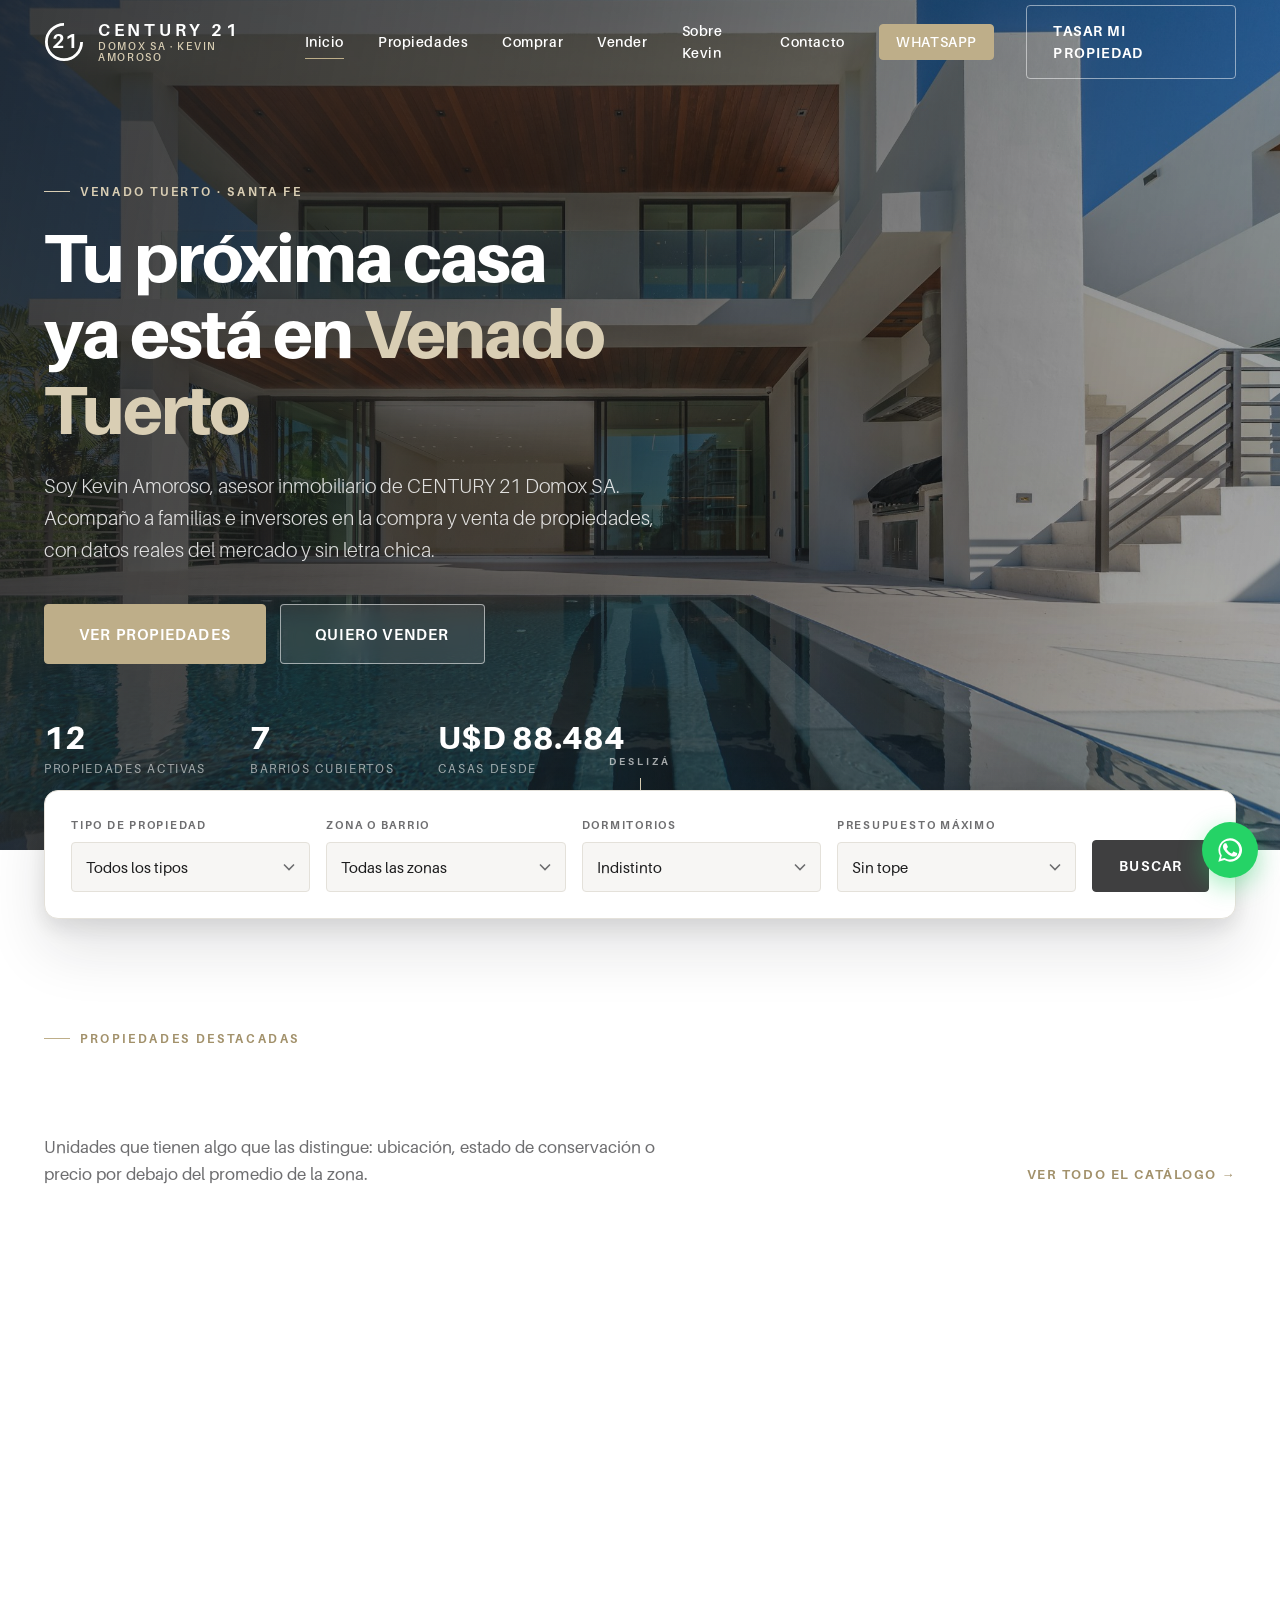
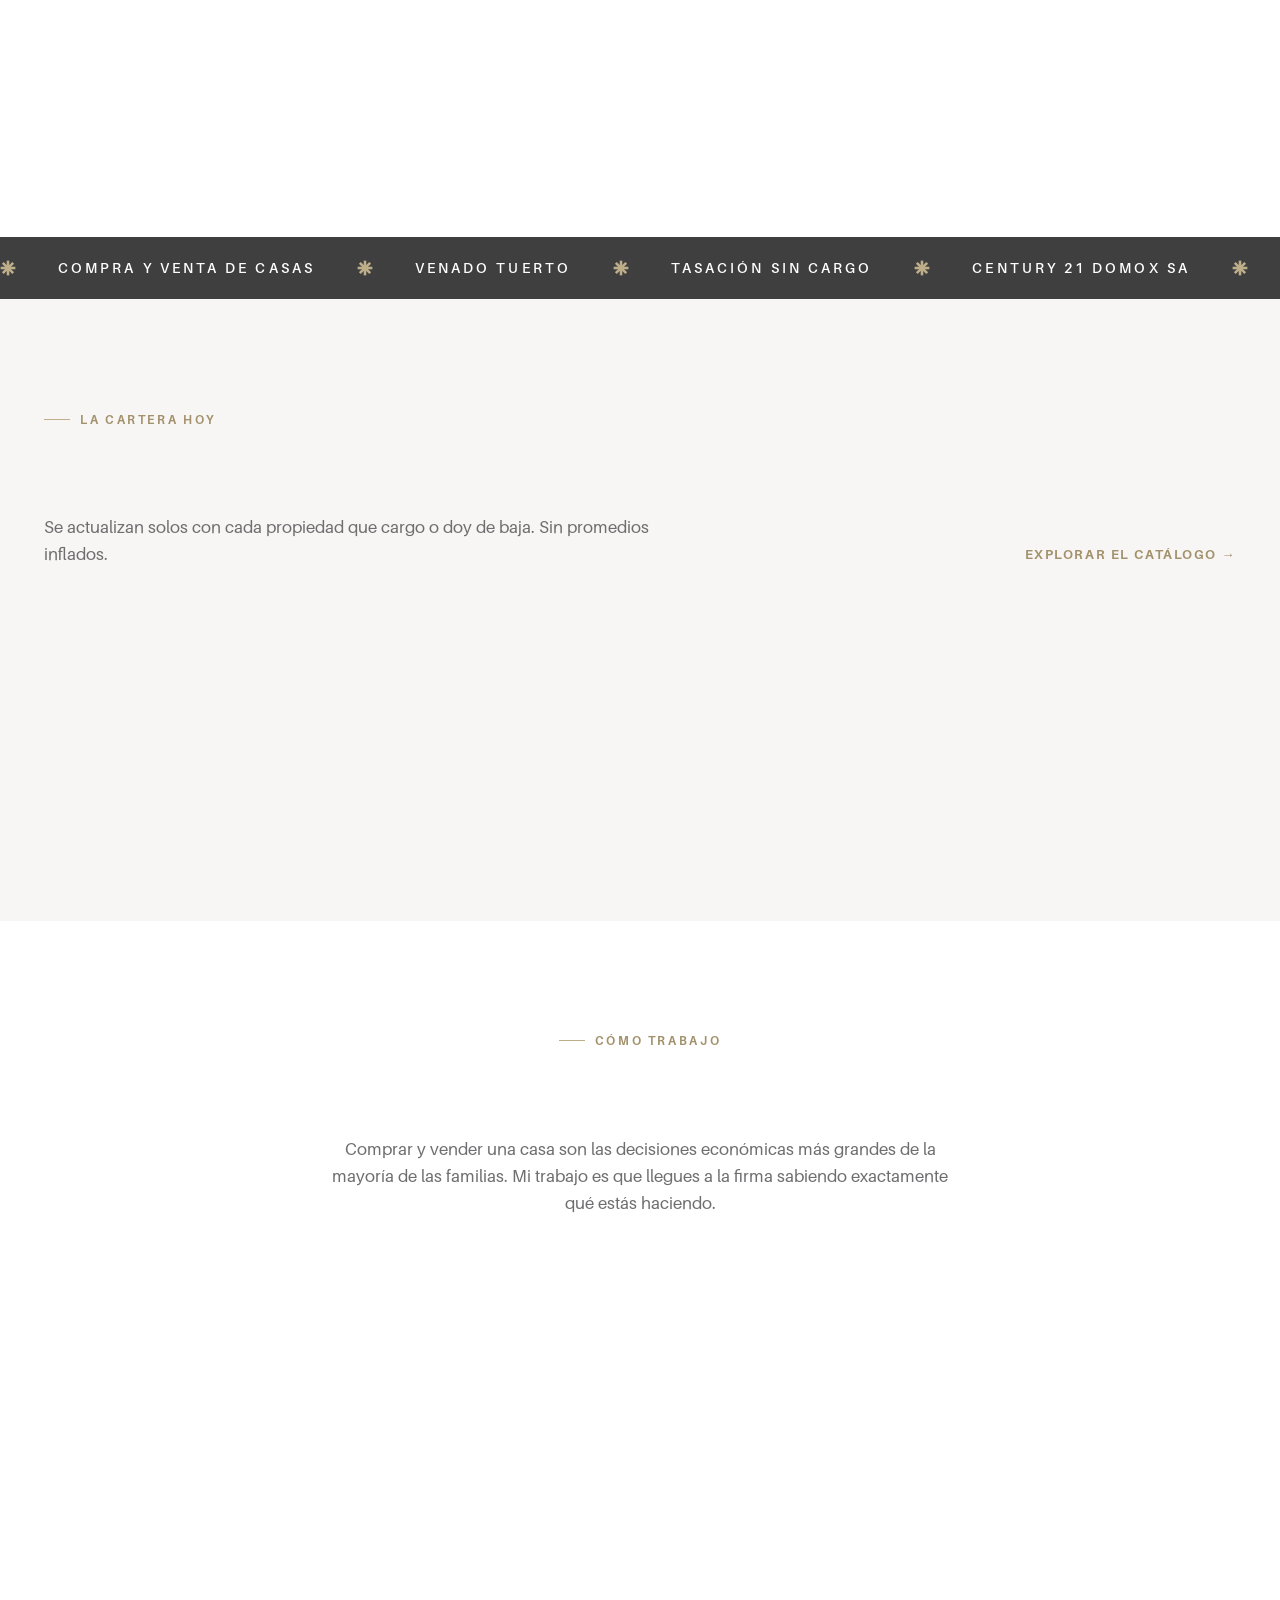
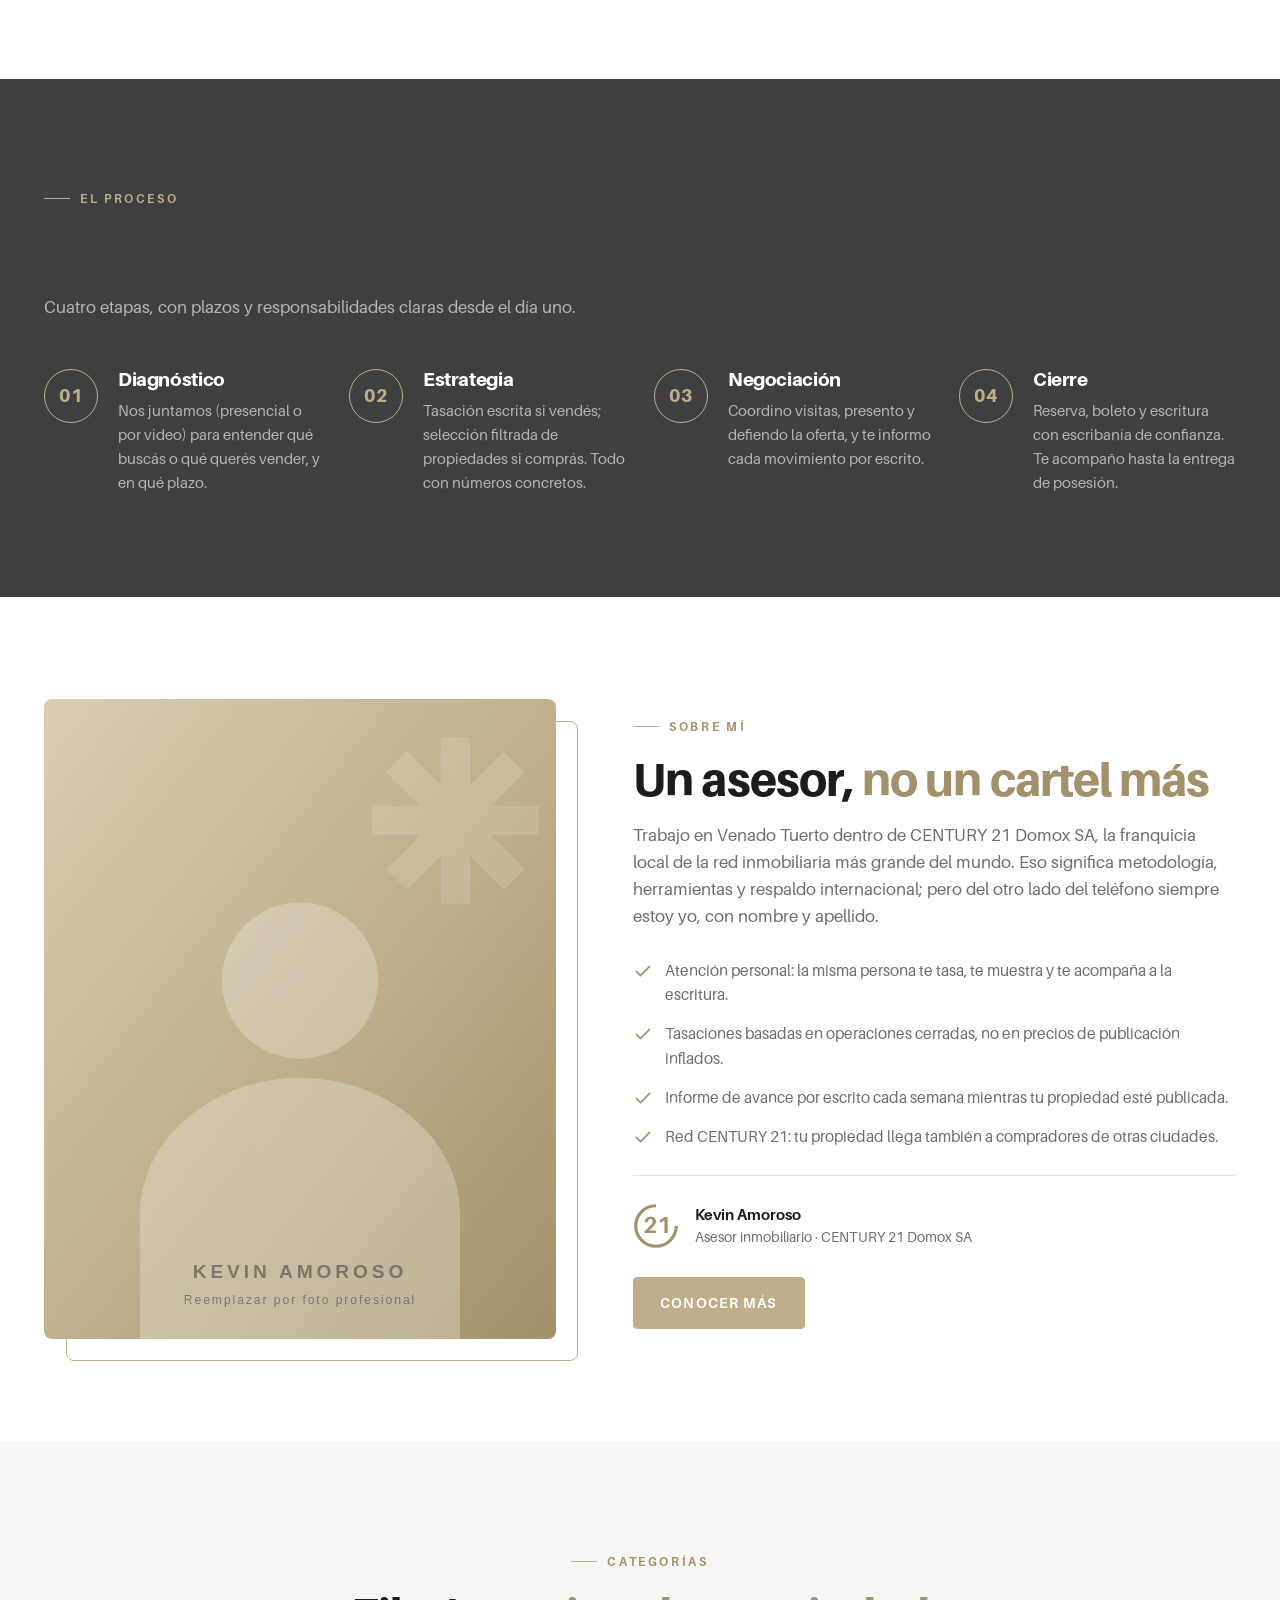
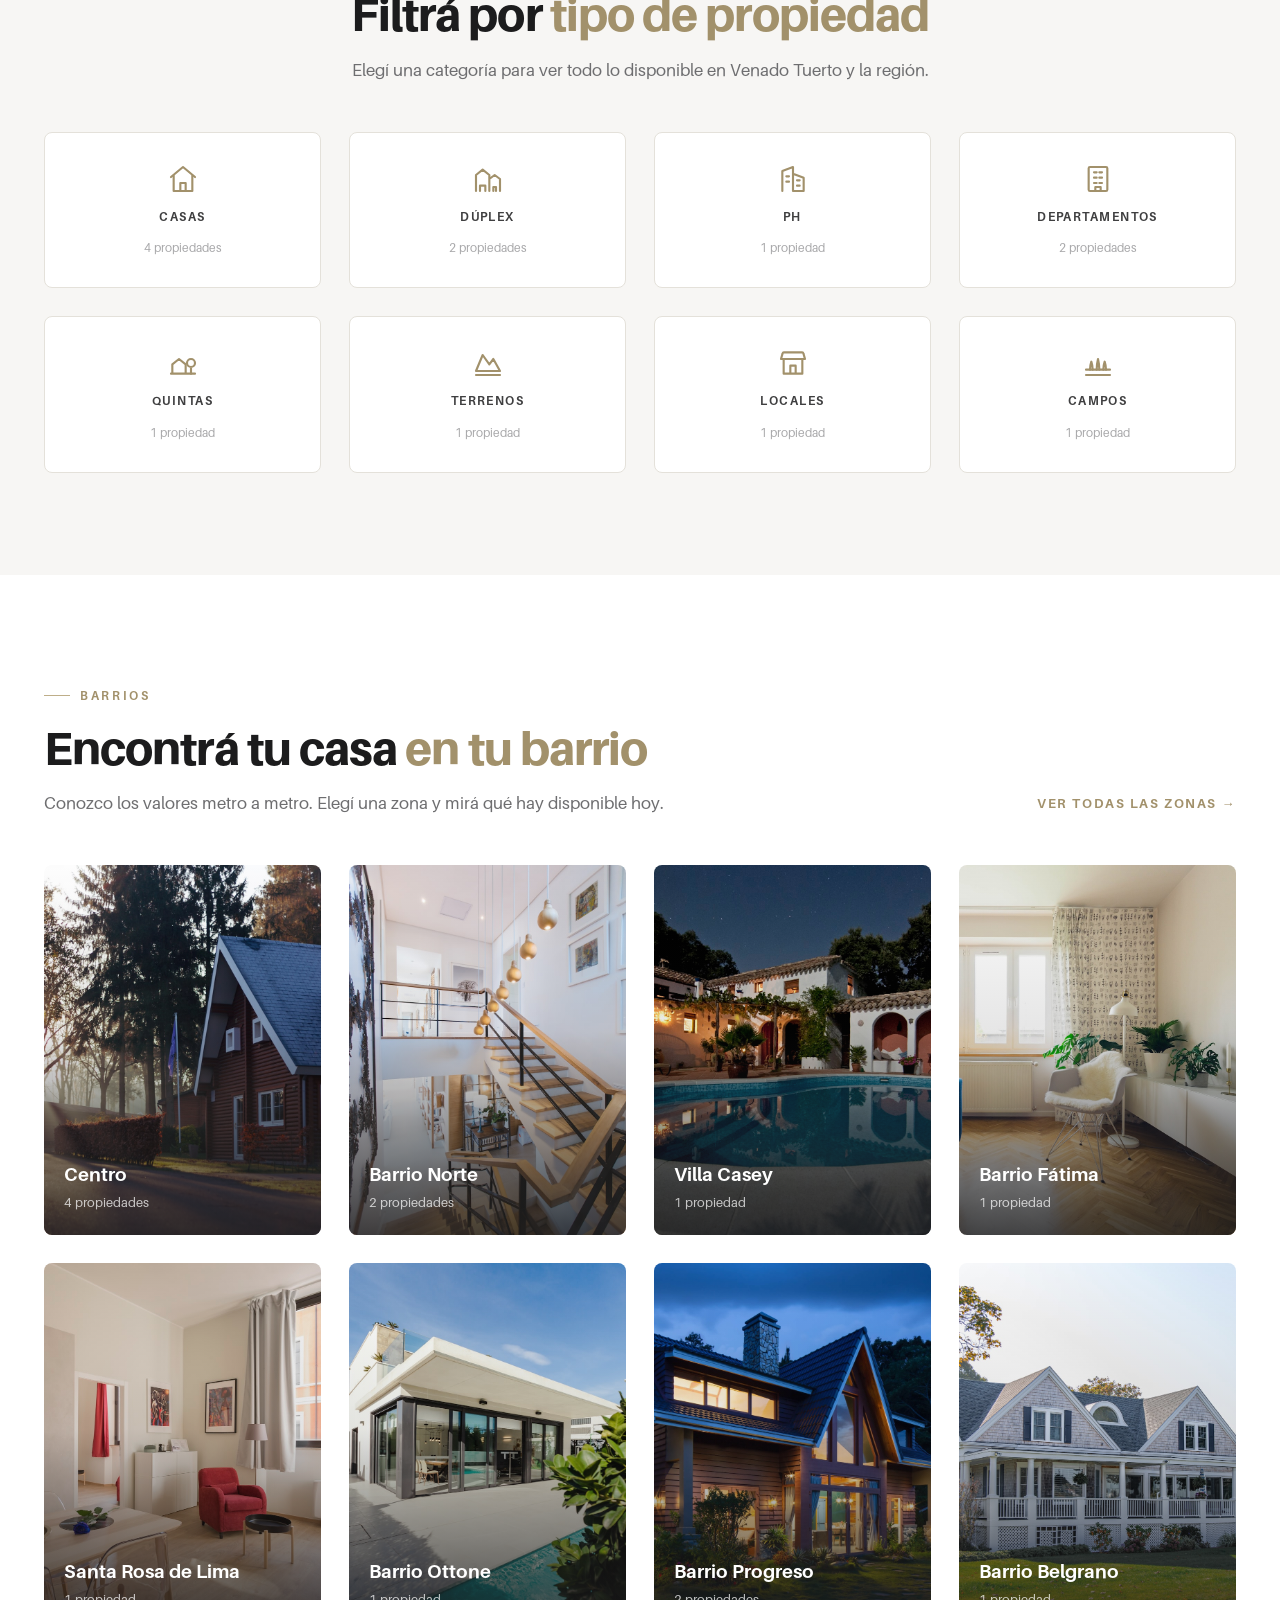
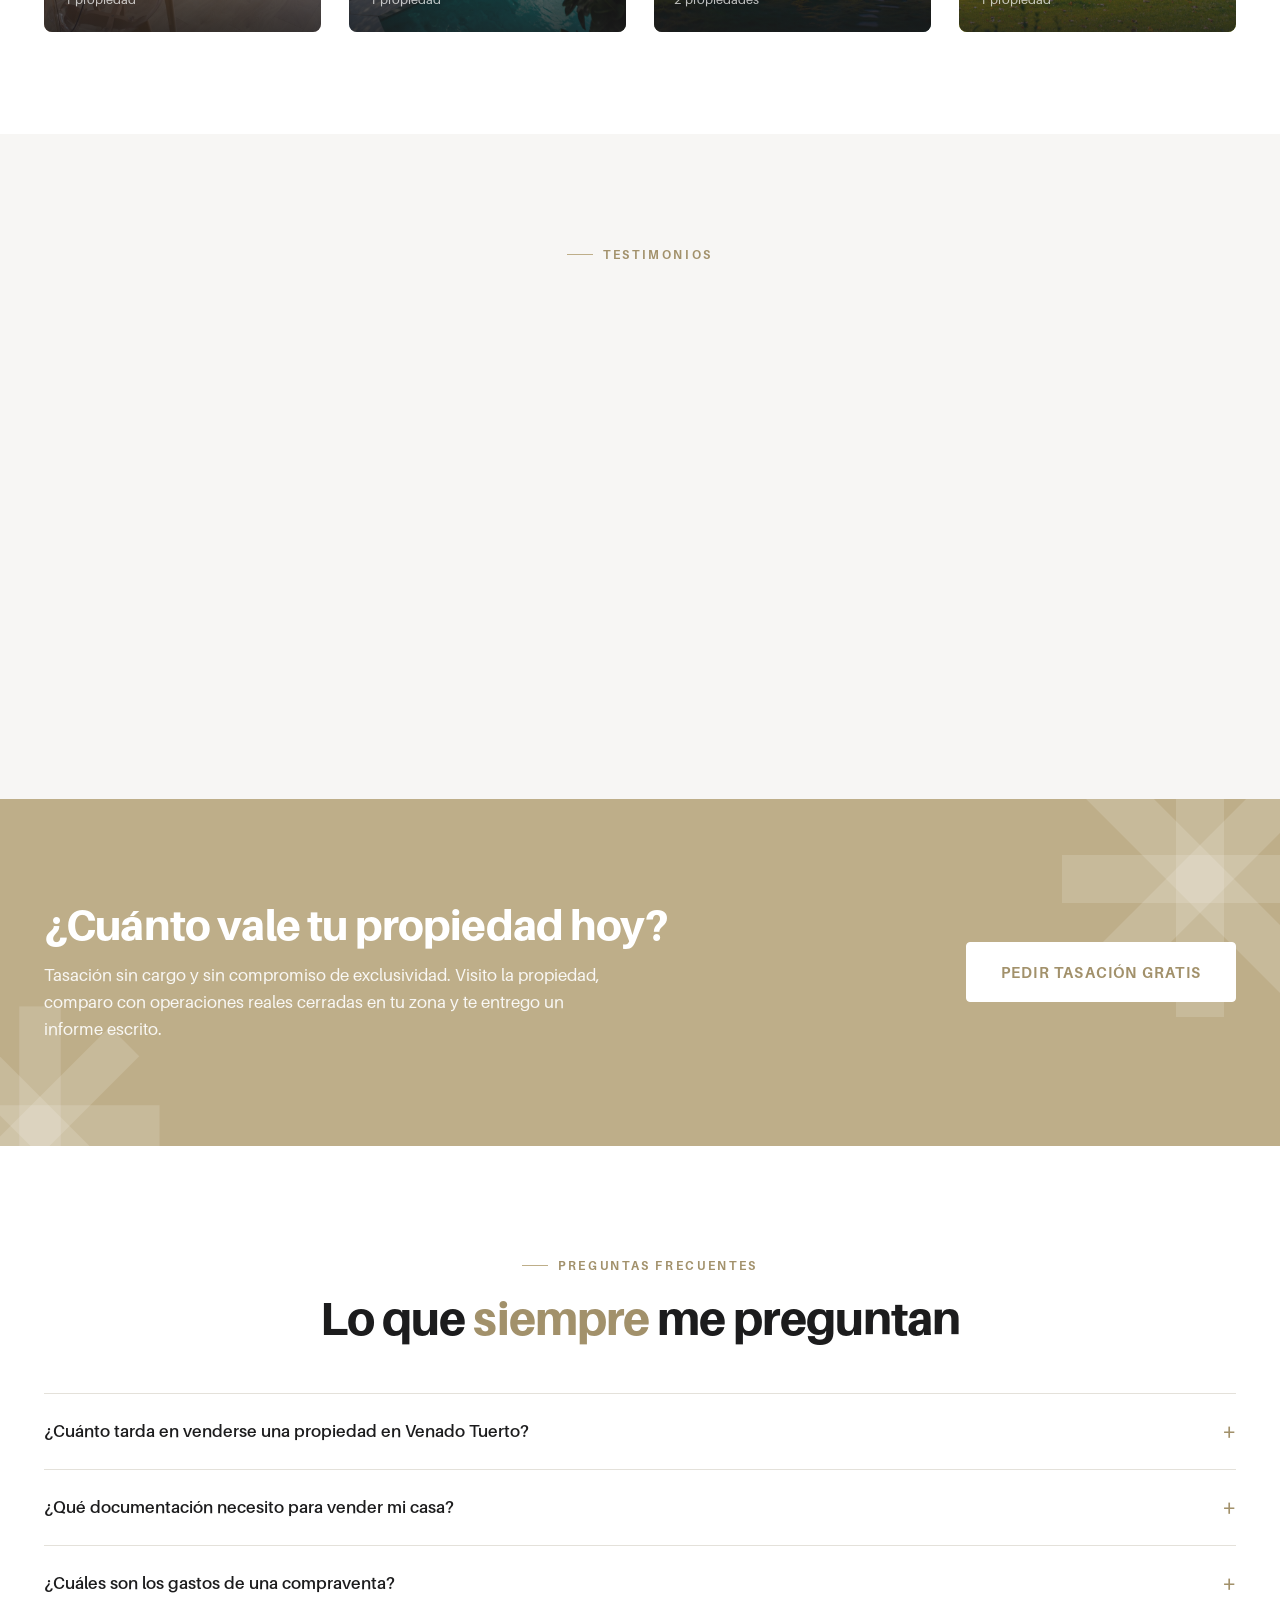
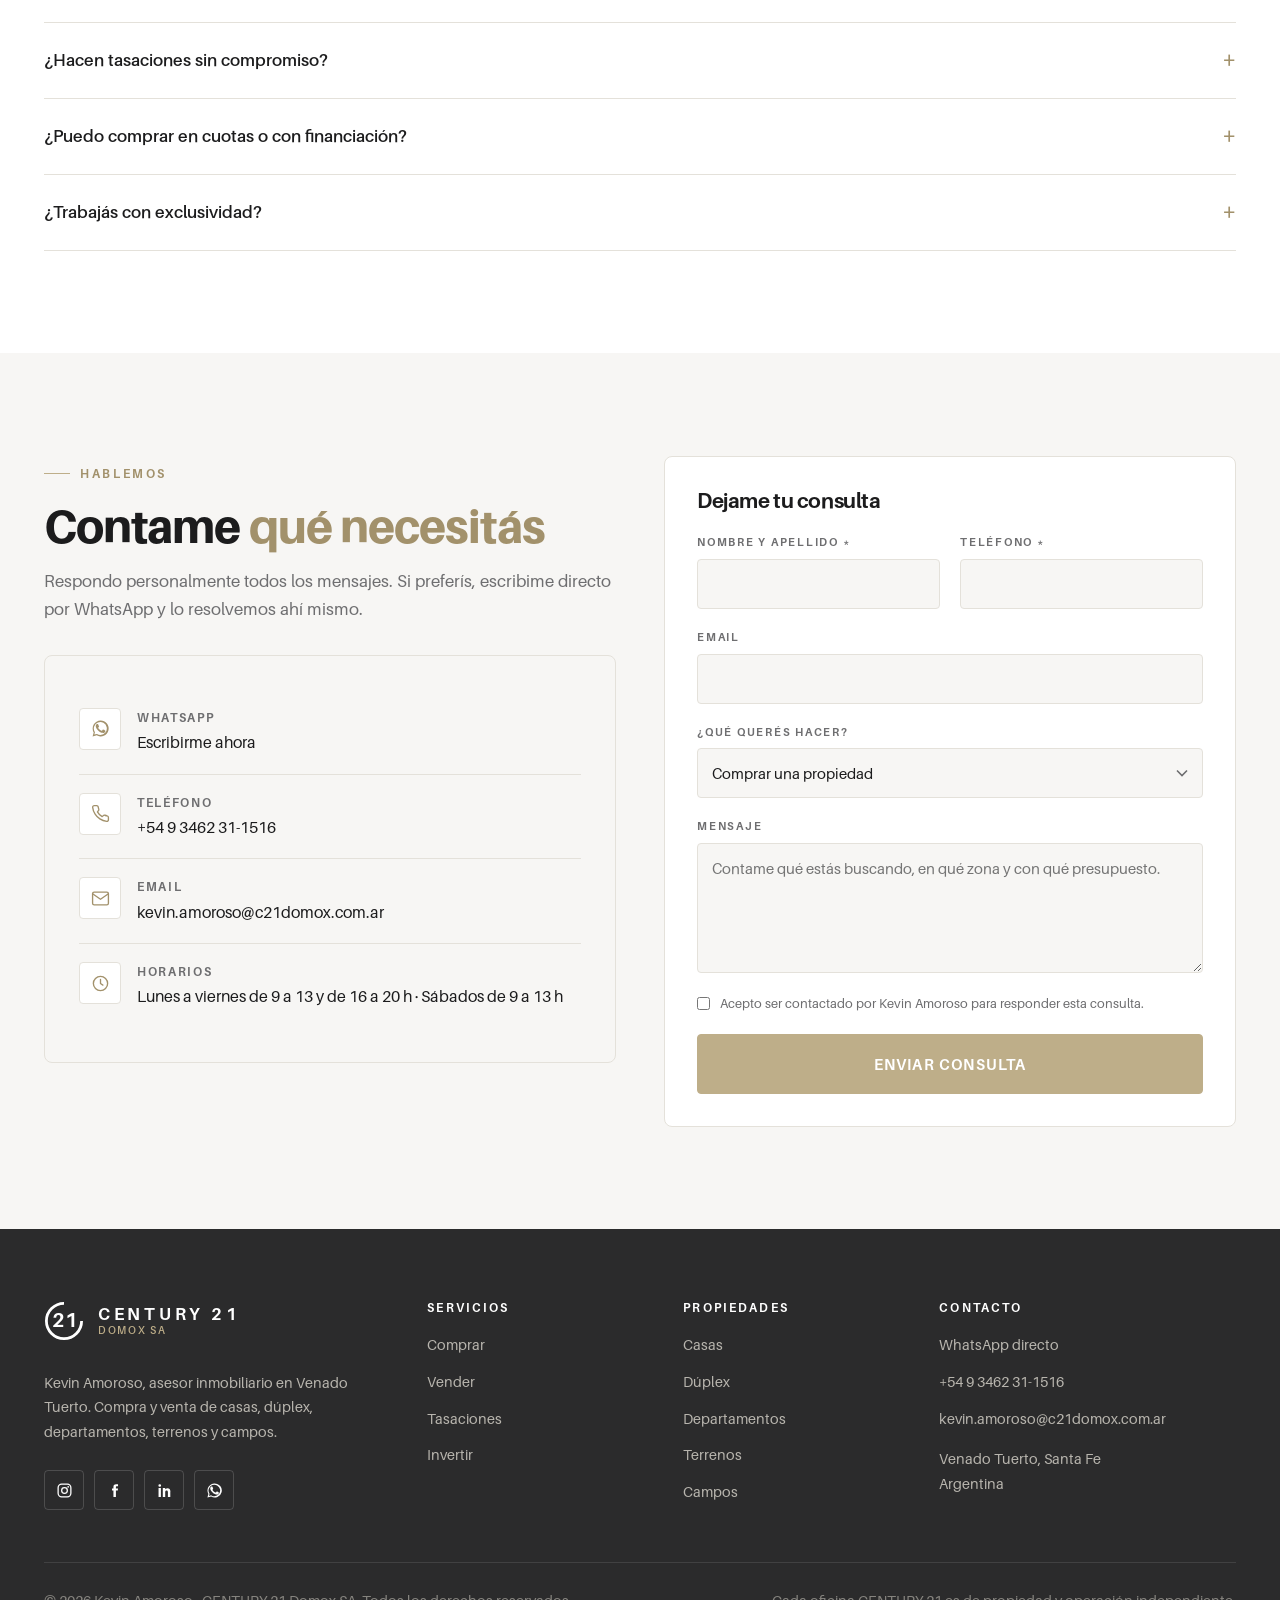
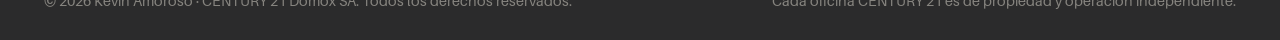
==== commit fba1316e: "Preparar el retrato de Kevin con respaldo al marcador de posicion Las tres paginas que muestran al a" ====
--- a/index.html
+++ b/index.html
@@ -233,7 +233,8 @@
   <div class="contenedor">
     <div class="perfil">
       <div class="perfil__foto reveal">
-        <img src="assets/img/kevin.svg" alt="Kevin Amoroso, asesor inmobiliario en Venado Tuerto" width="800" height="1000">
+        <img src="assets/img/kevin.jpg" alt="Kevin Amoroso, asesor inmobiliario en Venado Tuerto" width="800" height="1000"
+             onerror="this.onerror=null;this.src='assets/img/kevin.svg'">
       </div>
       <div class="reveal">
         <span class="eyebrow">Sobre mí</span>
--- a/assets/css/styles.css
+++ b/assets/css/styles.css
@@ -510,16 +510,14 @@
   background:
     radial-gradient(60% 50% at 50% 42%, rgba(190,174,137,.16), transparent 70%);
 }
-.precarga__asterisco {
-  position: absolute; width: 46vmin; height: 46vmin; color: var(--oro);
-  opacity: .07; animation: girar 26s linear infinite;
-}
 .precarga.oculta { opacity: 0; visibility: hidden; }
 
 .precarga__caja { position: relative; display: grid; justify-items: center; gap: 26px; }
 
 .precarga__anillo { position: relative; width: 176px; height: 176px; }
-.precarga__anillo svg { width: 100%; height: 100%; transform: rotate(-90deg); }
+/* Sólo el SVG del anillo se gira, para que el progreso arranque a las 12.
+   Con selector descendente también giraba el sello del logo que va adentro. */
+.precarga__anillo > svg { width: 100%; height: 100%; transform: rotate(-90deg); }
 .precarga__pista  { fill: none; stroke: var(--oro-claro); stroke-width: 3; opacity: .45; }
 .precarga__arco   {
   fill: none; stroke: var(--oro); stroke-width: 3; stroke-linecap: round;
@@ -549,7 +547,6 @@
 .precarga__estado b:nth-child(3) { animation-delay: .36s; }
 
 @keyframes latir { 0%, 60%, 100% { opacity: .25; } 30% { opacity: 1; } }
-@keyframes girar { to { transform: rotate(360deg); } }
 
 /* ---------- Transición entre páginas ---------- */
 .transicion {
@@ -704,7 +701,6 @@
   .reveal-mask { opacity: 1; clip-path: none; transform: none; }
   img[data-fade] { opacity: 1; filter: none; transform: none; }
   .cinta__pista { animation: none; }
-  .precarga__asterisco { animation: none; }
   html.listo main, html.listo .header, html.listo .footer { animation: none; }
 }
 
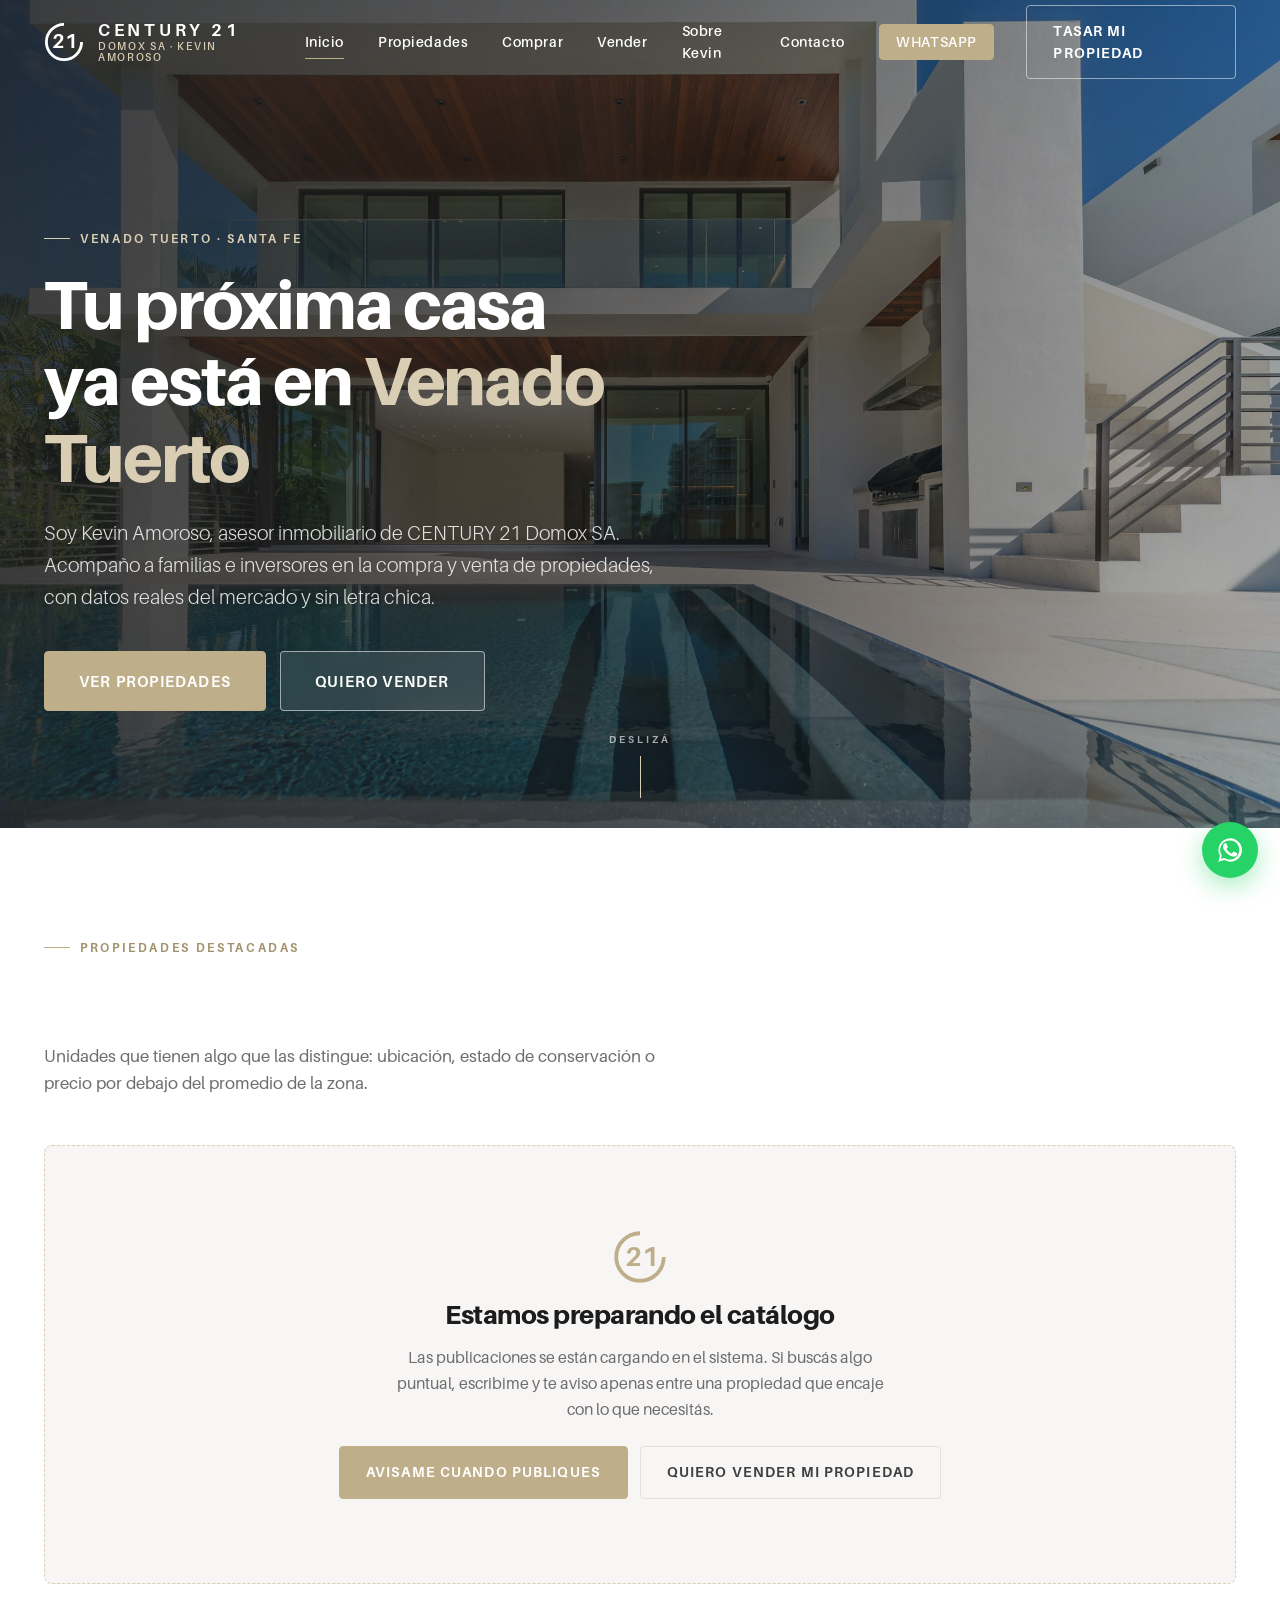
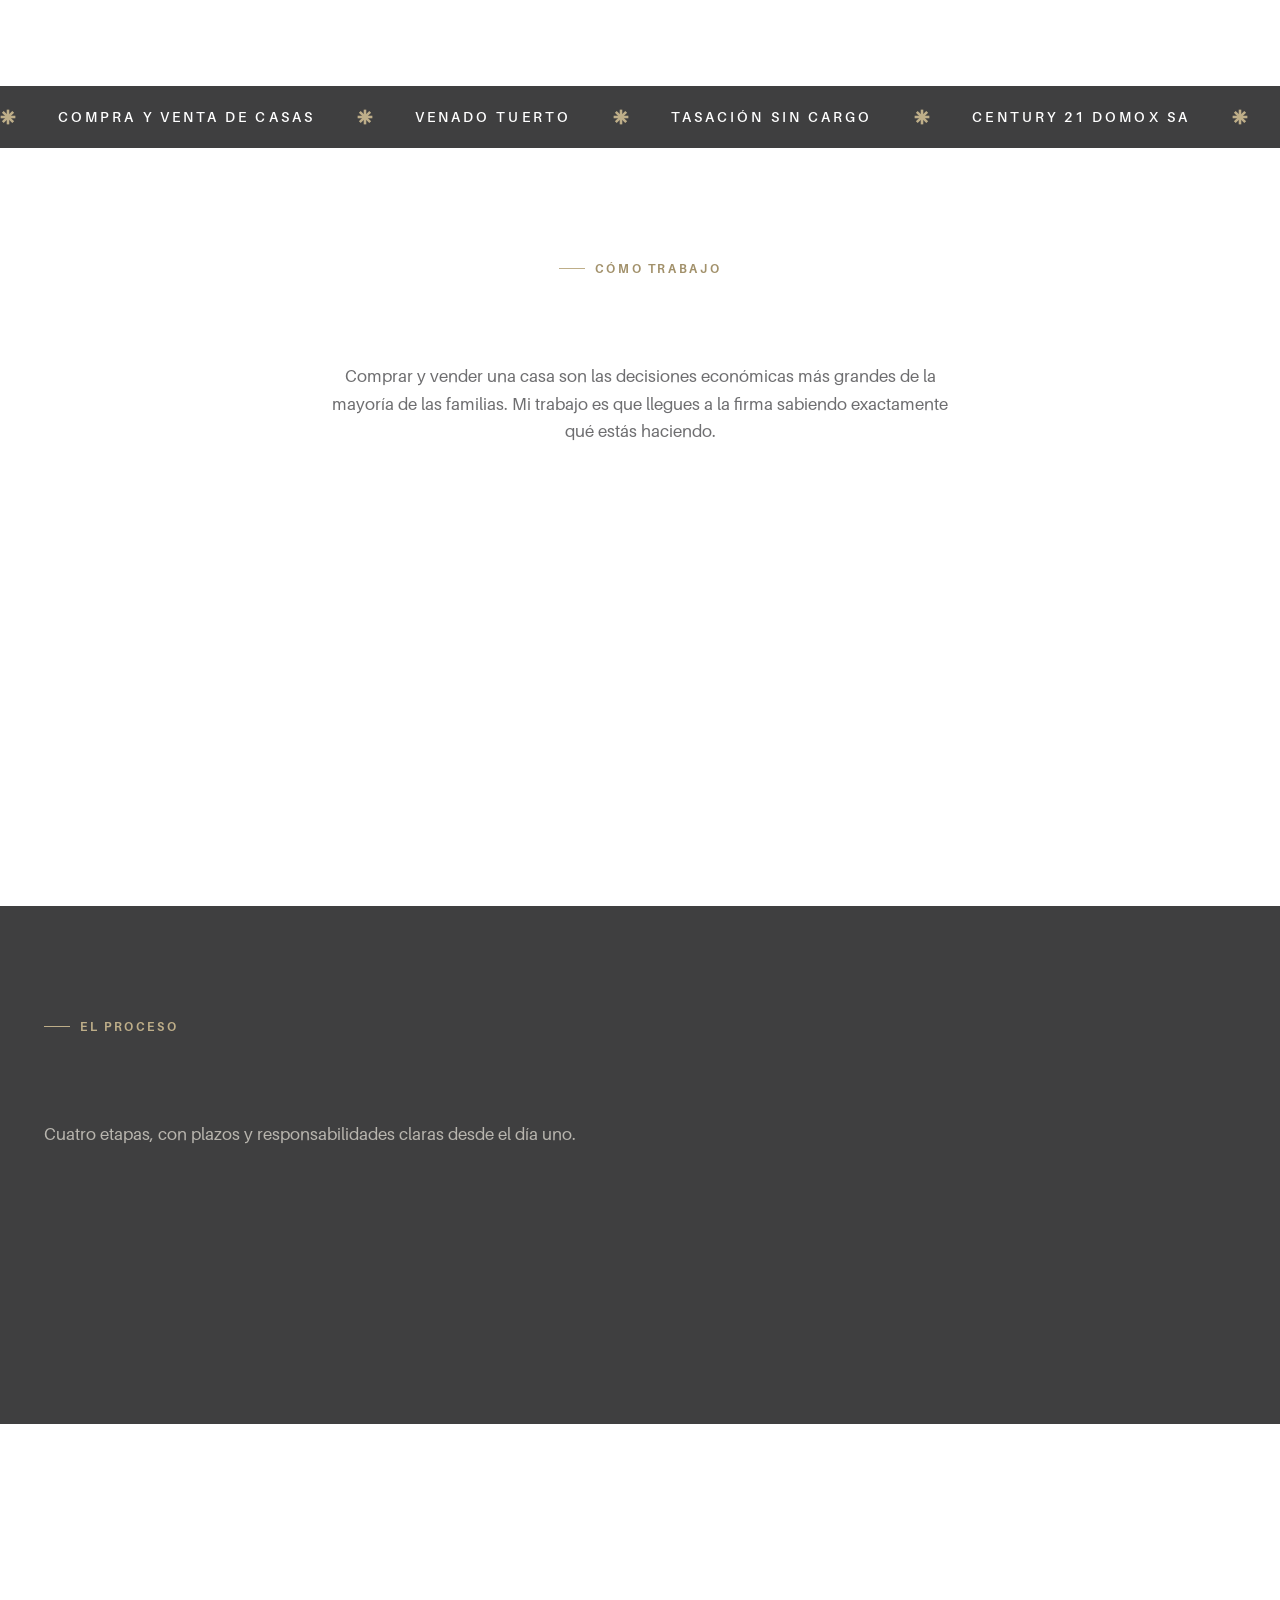
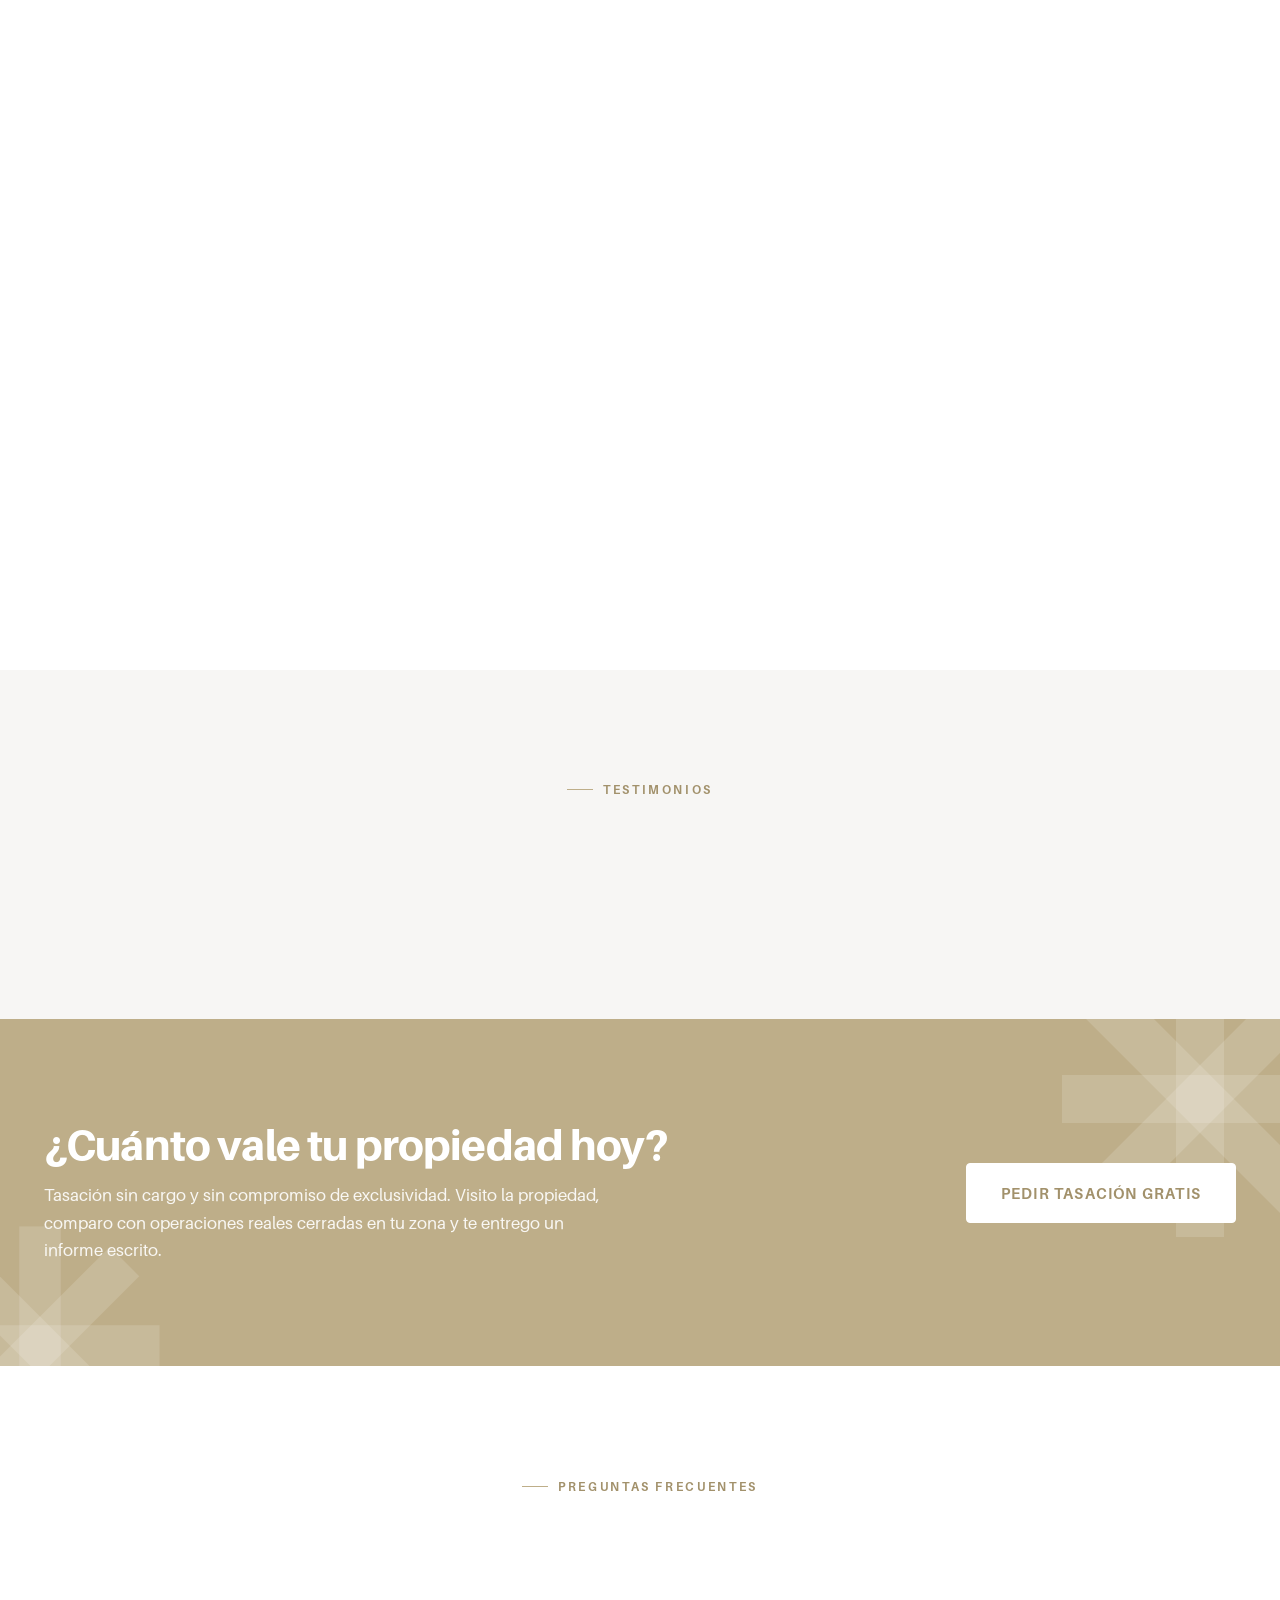
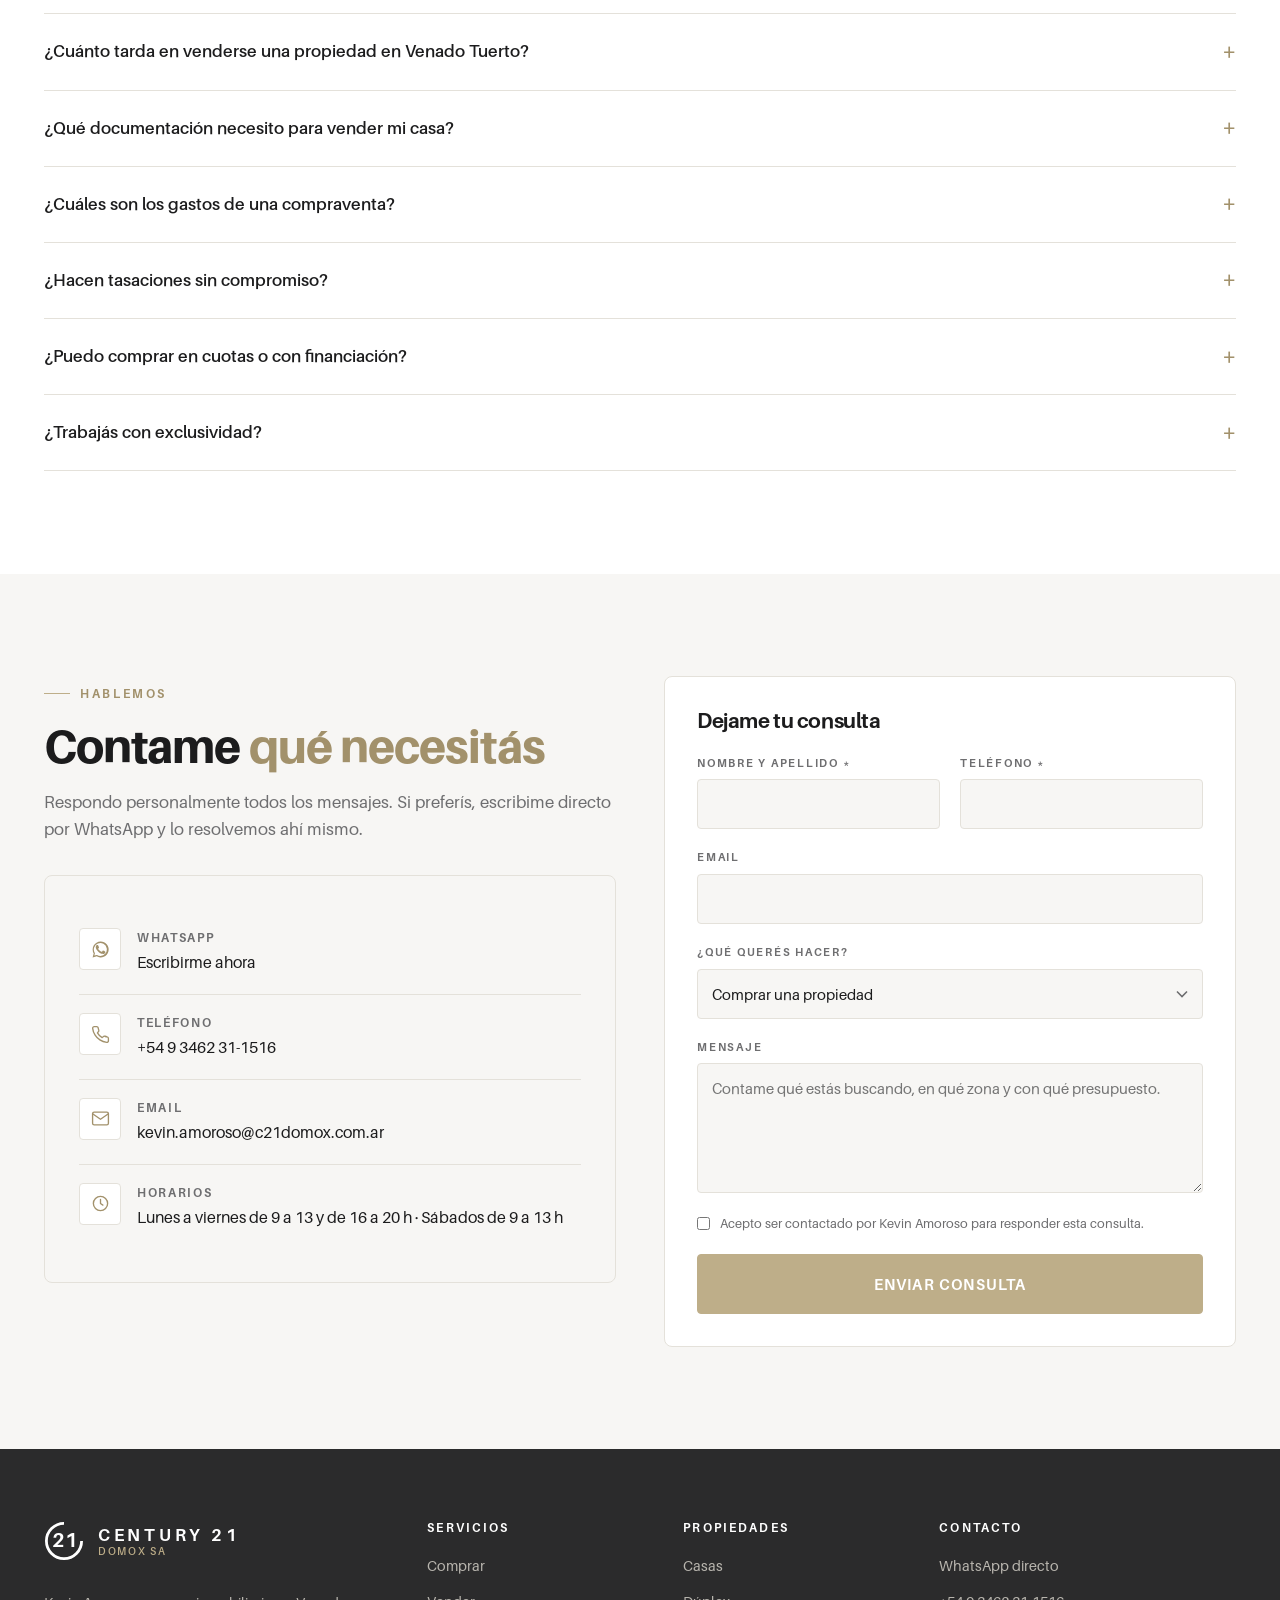
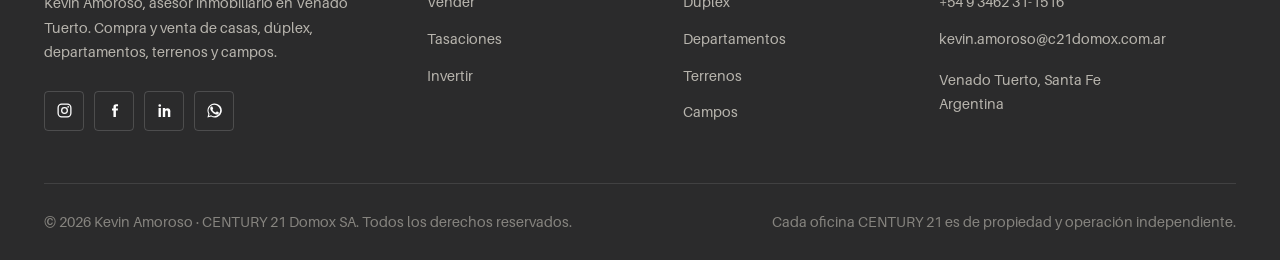
==== commit 59f3fb99: "Vaciar el catalogo y agregar el panel de metricas en la ruta admin - PROPIEDADES queda vacio, con un" ====
--- a/index.html
+++ b/index.html
@@ -20,6 +20,8 @@
 
 <!-- La pantalla de carga se inyecta antes que nada para evitar el destello de contenido -->
 <script src="assets/js/preloader.js"></script>
+<!-- Registro de metricas: visitas, clics de WhatsApp y consultas -->
+<script src="assets/js/analytics.js"></script>
 
 <a class="oculto-visual" href="#principal">Ir al contenido principal</a>
 
@@ -76,7 +78,7 @@
         <a class="btn btn--grande" href="propiedades.html">Ver propiedades</a>
         <a class="btn btn--grande btn--fantasma" href="vender.html">Quiero vender</a>
       </div>
-      <div class="hero__metricas">
+      <div class="hero__metricas" data-oculto-sin-propiedades>
         <div class="hero__metrica"><strong data-m-activas>—</strong><span>Propiedades activas</span></div>
         <div class="hero__metrica"><strong data-m-zonas>—</strong><span>Barrios cubiertos</span></div>
         <div class="hero__metrica"><strong data-m-desde>—</strong><span>Casas desde</span></div>
@@ -87,7 +89,7 @@
 </section>
 
 <!-- ============================================================== BUSCADOR -->
-<div class="contenedor">
+<div class="contenedor" data-oculto-sin-propiedades>
   <form class="buscador" data-buscador aria-label="Buscar propiedades">
     <div class="buscador__grid">
       <div class="campo">
@@ -133,7 +135,7 @@
         <h2 class="titulo-seccion">Oportunidades <em>seleccionadas</em></h2>
         <p class="bajada">Unidades que tienen algo que las distingue: ubicación, estado de conservación o precio por debajo del promedio de la zona.</p>
       </div>
-      <a class="enlace-flecha" href="propiedades.html">Ver todo el catálogo →</a>
+      <a class="enlace-flecha" href="propiedades.html" data-oculto-sin-propiedades>Ver todo el catálogo →</a>
     </div>
     <div class="grilla grilla--4" data-destacadas></div>
   </div>
@@ -143,7 +145,7 @@
 <div class="cinta" data-cinta aria-hidden="true"></div>
 
 <!-- ========================================================= ESTADÍSTICAS -->
-<section class="seccion seccion--hueso">
+<section class="seccion seccion--hueso" data-oculto-sin-propiedades>
   <div class="contenedor">
     <div class="cabecera-seccion cabecera-seccion--fila">
       <div>
@@ -264,7 +266,7 @@
 </section>
 
 <!-- =========================================================== CATEGORÍAS -->
-<section class="seccion seccion--hueso">
+<section class="seccion seccion--hueso" data-oculto-sin-propiedades>
   <div class="contenedor">
     <div class="cabecera-seccion centro">
       <span class="eyebrow">Categorías</span>
@@ -276,7 +278,7 @@
 </section>
 
 <!-- ================================================================ ZONAS -->
-<section class="seccion">
+<section class="seccion" data-oculto-sin-propiedades>
   <div class="contenedor">
     <div class="cabecera-seccion cabecera-seccion--fila">
       <div>
--- a/assets/css/styles.css
+++ b/assets/css/styles.css
@@ -628,6 +628,22 @@
 /* Realce al pasar el mouse por las tarjetas de estadística */
 .stat { transition: transform .3s var(--ease), border-color .3s var(--ease), box-shadow .3s var(--ease); }
 .stat:hover { transform: translateY(-4px); border-color: var(--oro-claro); box-shadow: var(--sombra-s); }
+
+/* ---------- Catálogo todavía sin publicaciones ---------- */
+/* main.js pone la clase en <html> cuando PROPIEDADES está vacío, para que las
+   secciones que dependen del catálogo no queden mostrando ceros. */
+html.sin-propiedades [data-oculto-sin-propiedades] { display: none !important; }
+
+.catalogo-vacio {
+  grid-column: 1 / -1;
+  display: grid; justify-items: center; gap: 16px; text-align: center;
+  padding: clamp(48px, 7vw, 84px) 28px;
+  background: var(--hueso); border: 1px dashed var(--oro-claro); border-radius: var(--radio-md);
+}
+.catalogo-vacio__sello { width: 54px; height: 54px; color: var(--oro); }
+.catalogo-vacio h3 { font-size: clamp(20px, 2.4vw, 26px); }
+.catalogo-vacio p { max-width: 56ch; color: var(--gris); font-size: 16px; }
+.catalogo-vacio__acciones { display: flex; gap: 12px; flex-wrap: wrap; justify-content: center; margin-top: 8px; }
 
 /* ---------- Migas ---------- */
 .migas { display: flex; gap: 8px; flex-wrap: wrap; font-size: 13px; color: var(--gris); padding-block: 22px; }
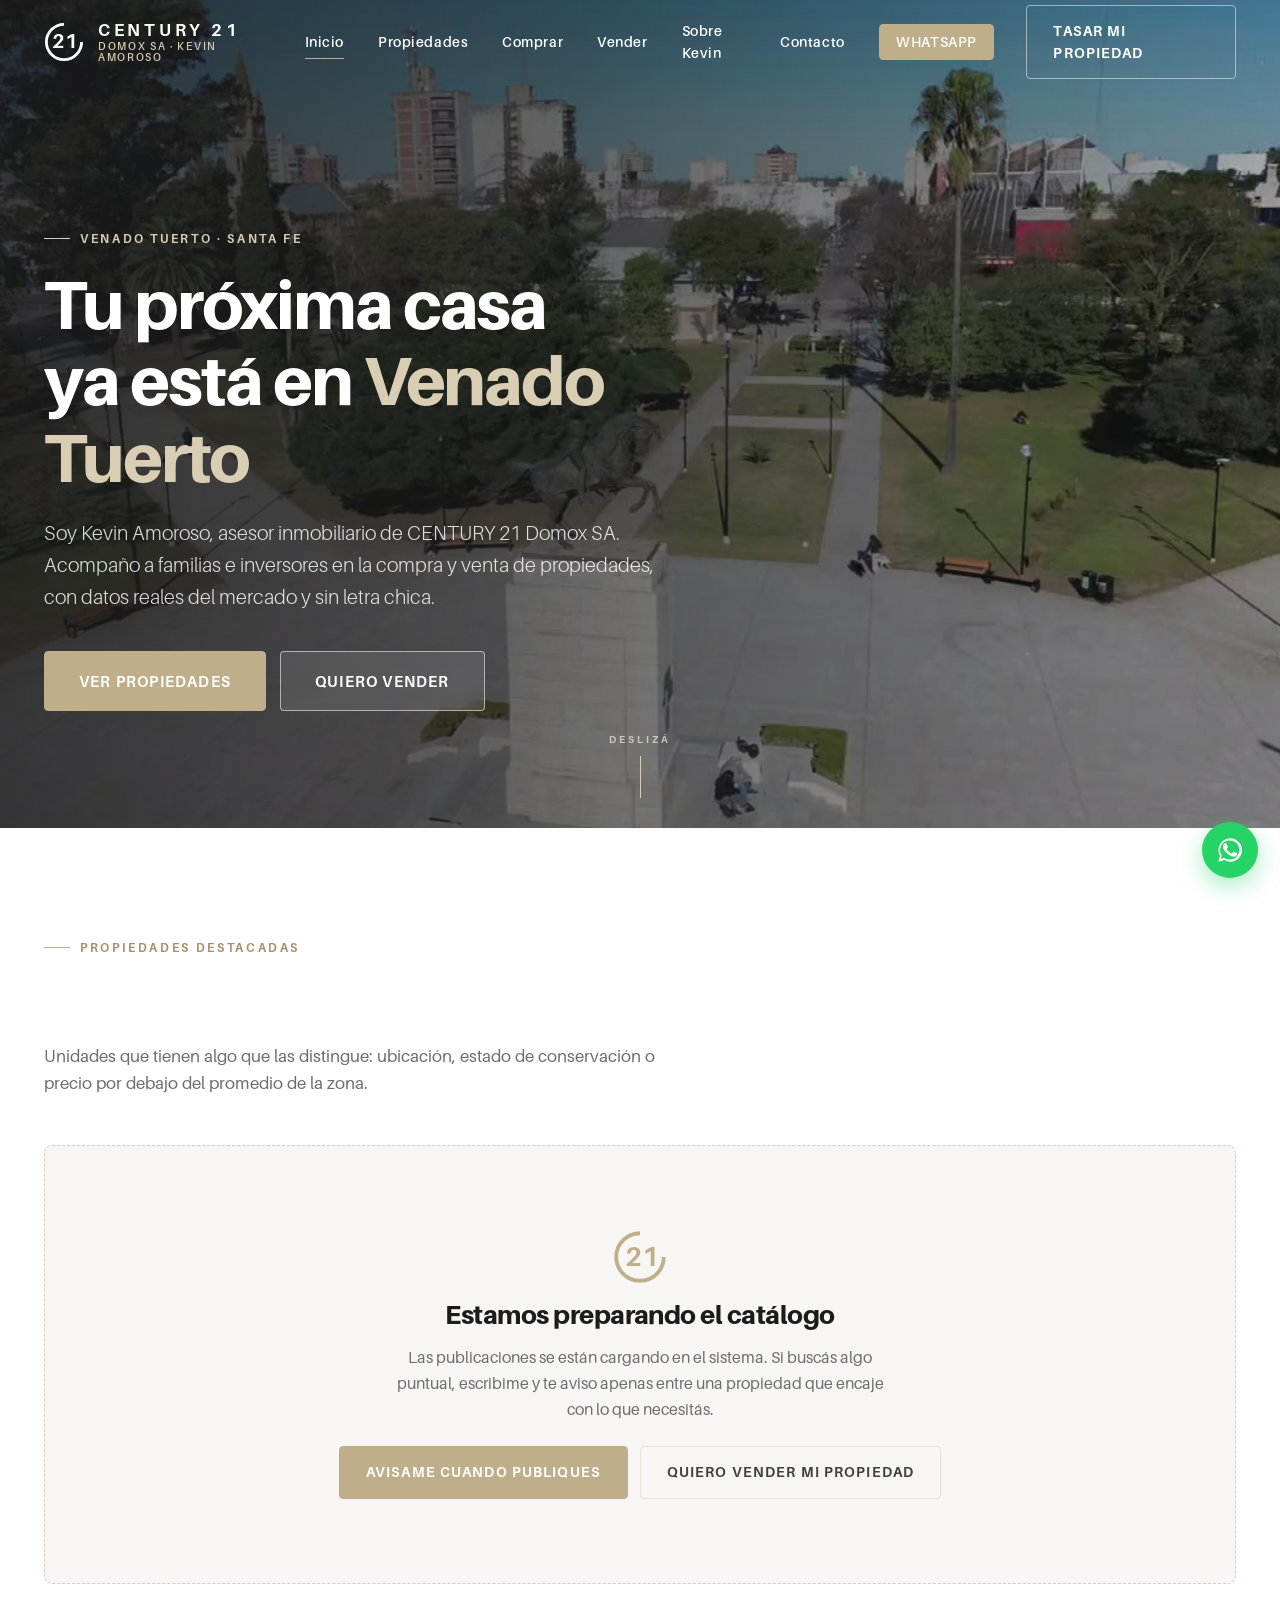
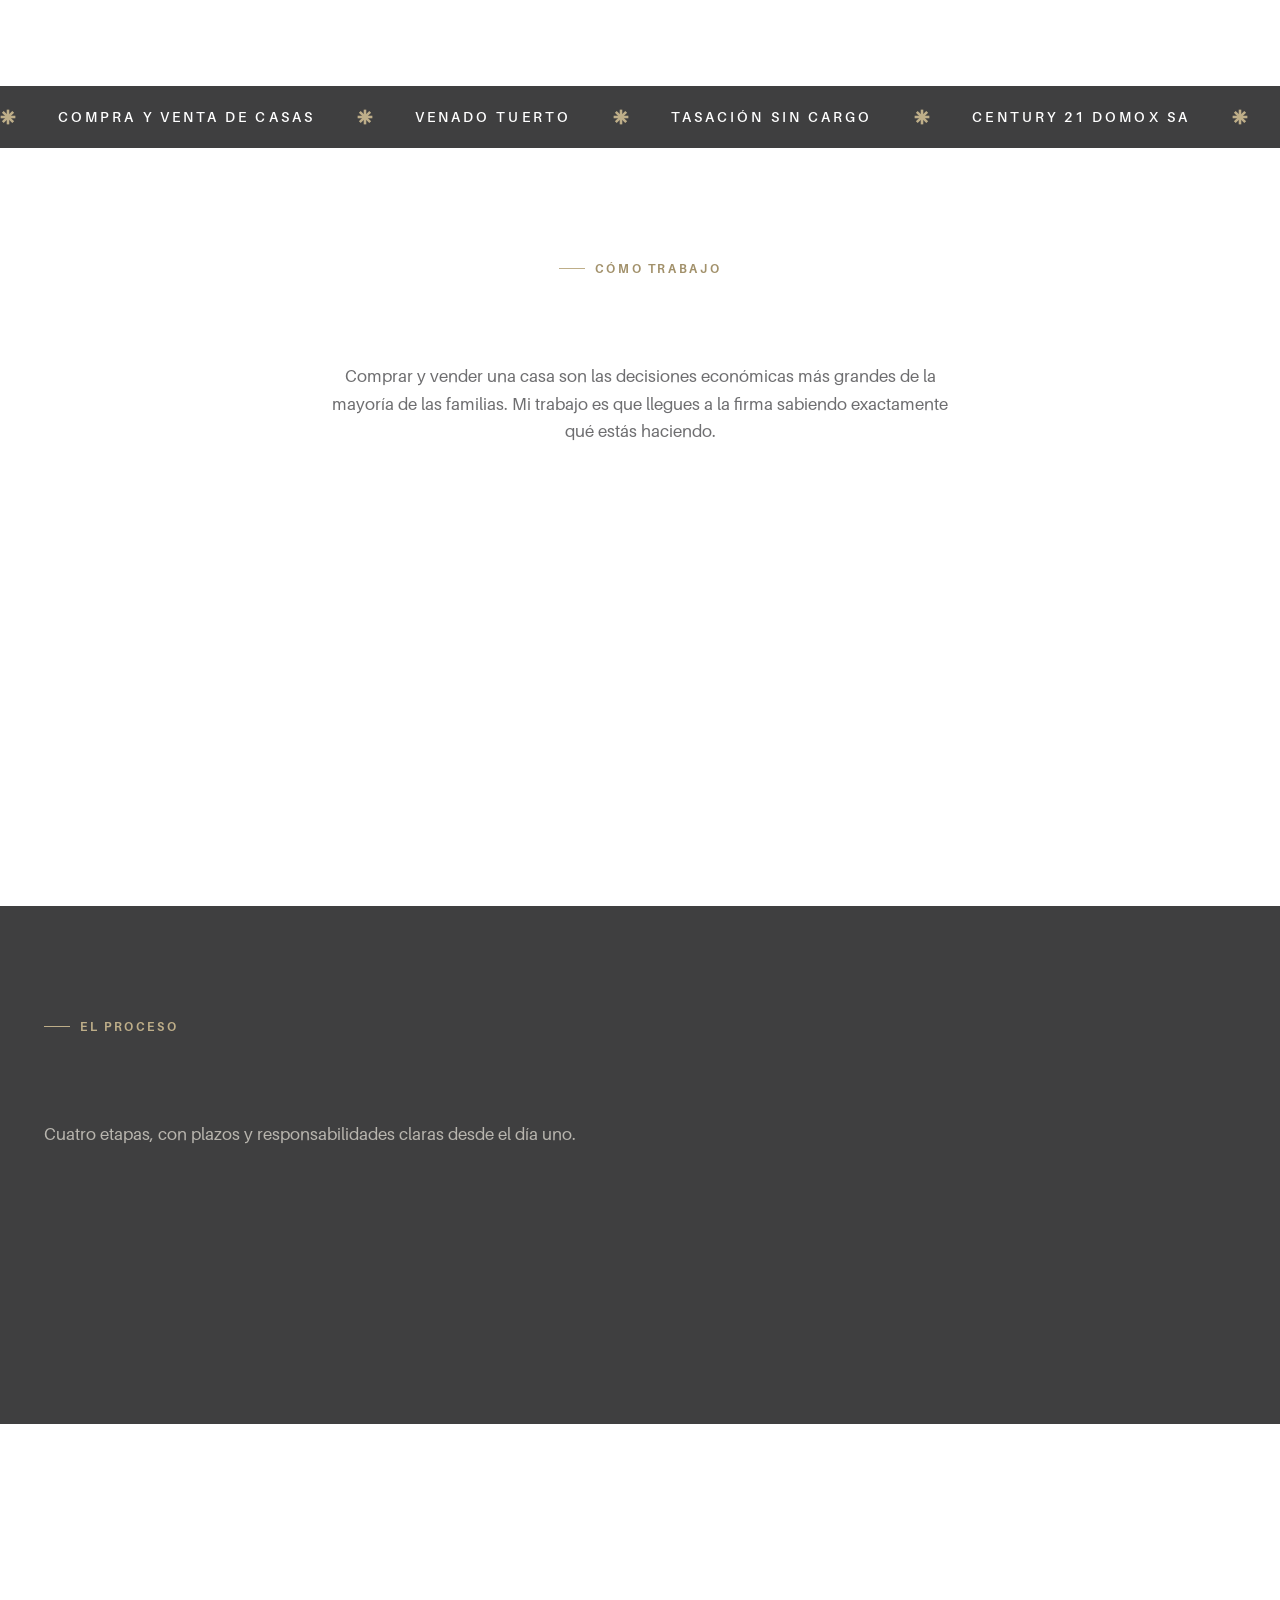
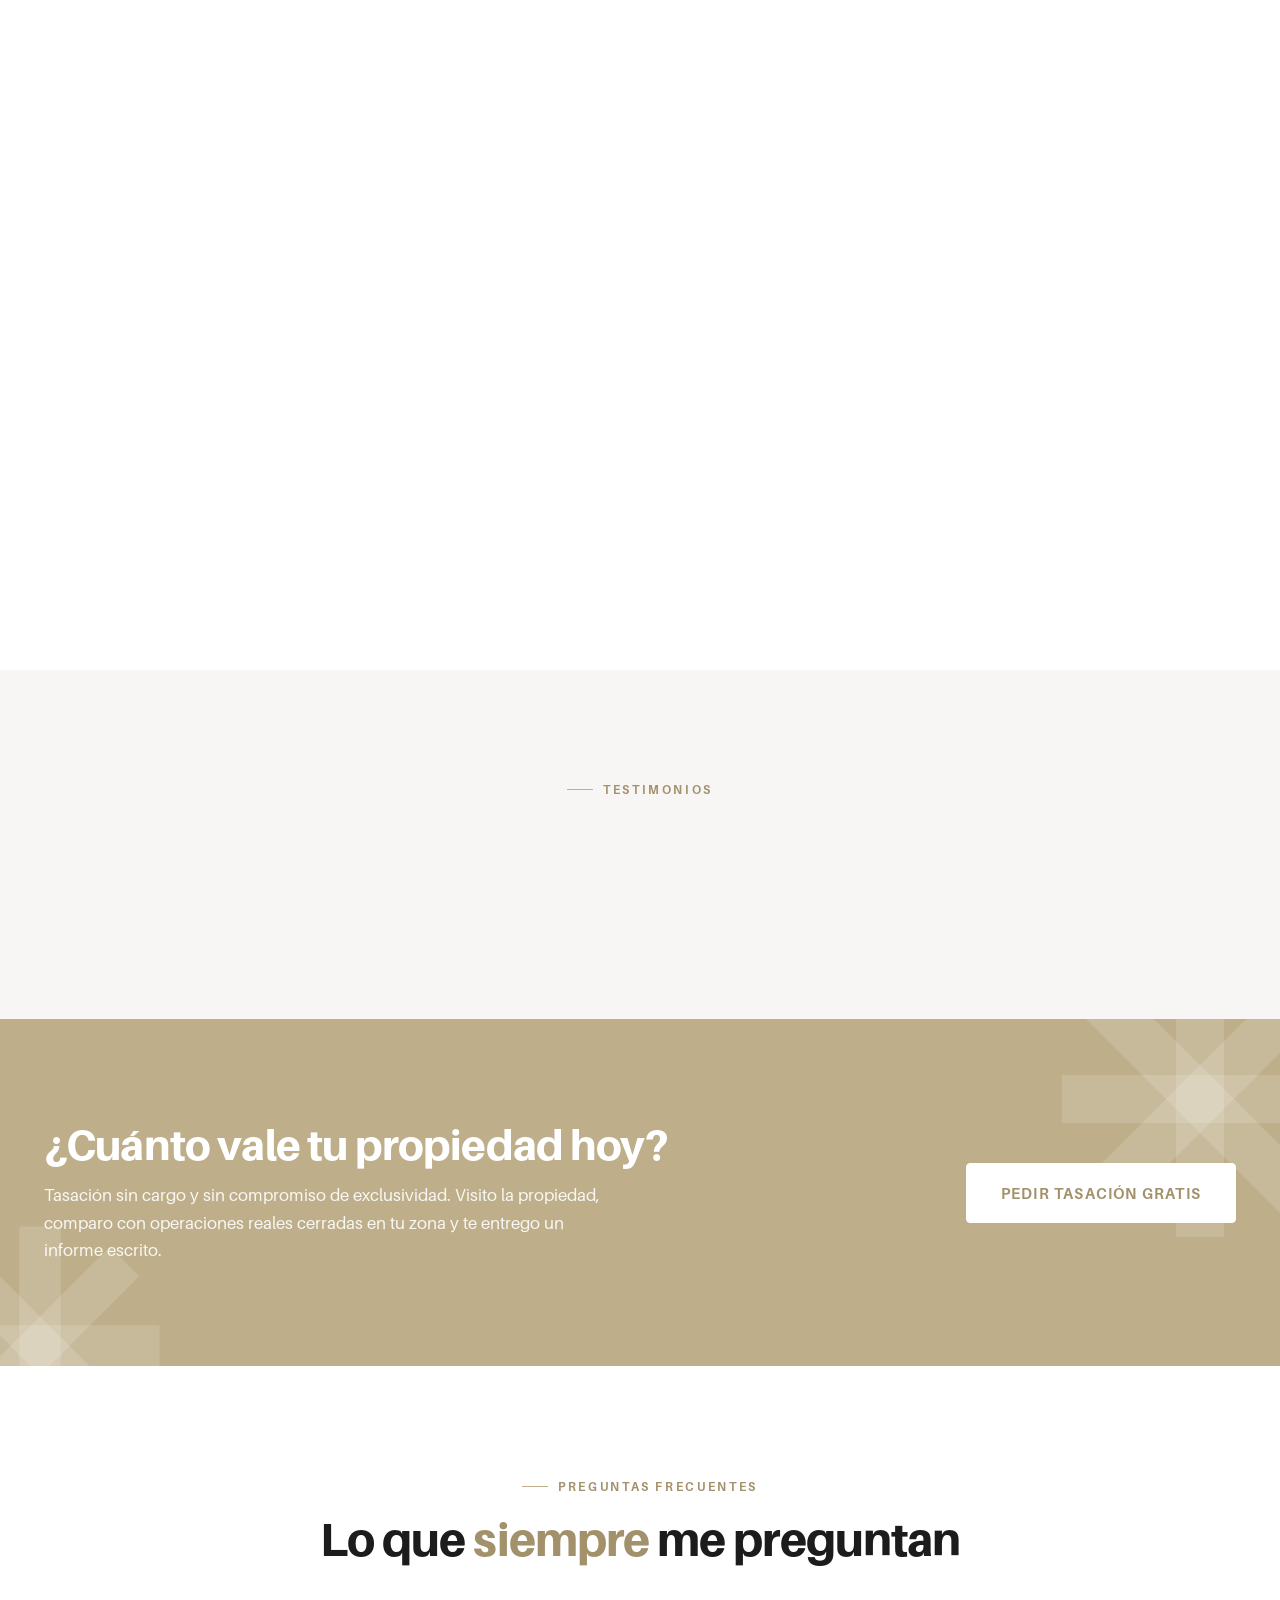
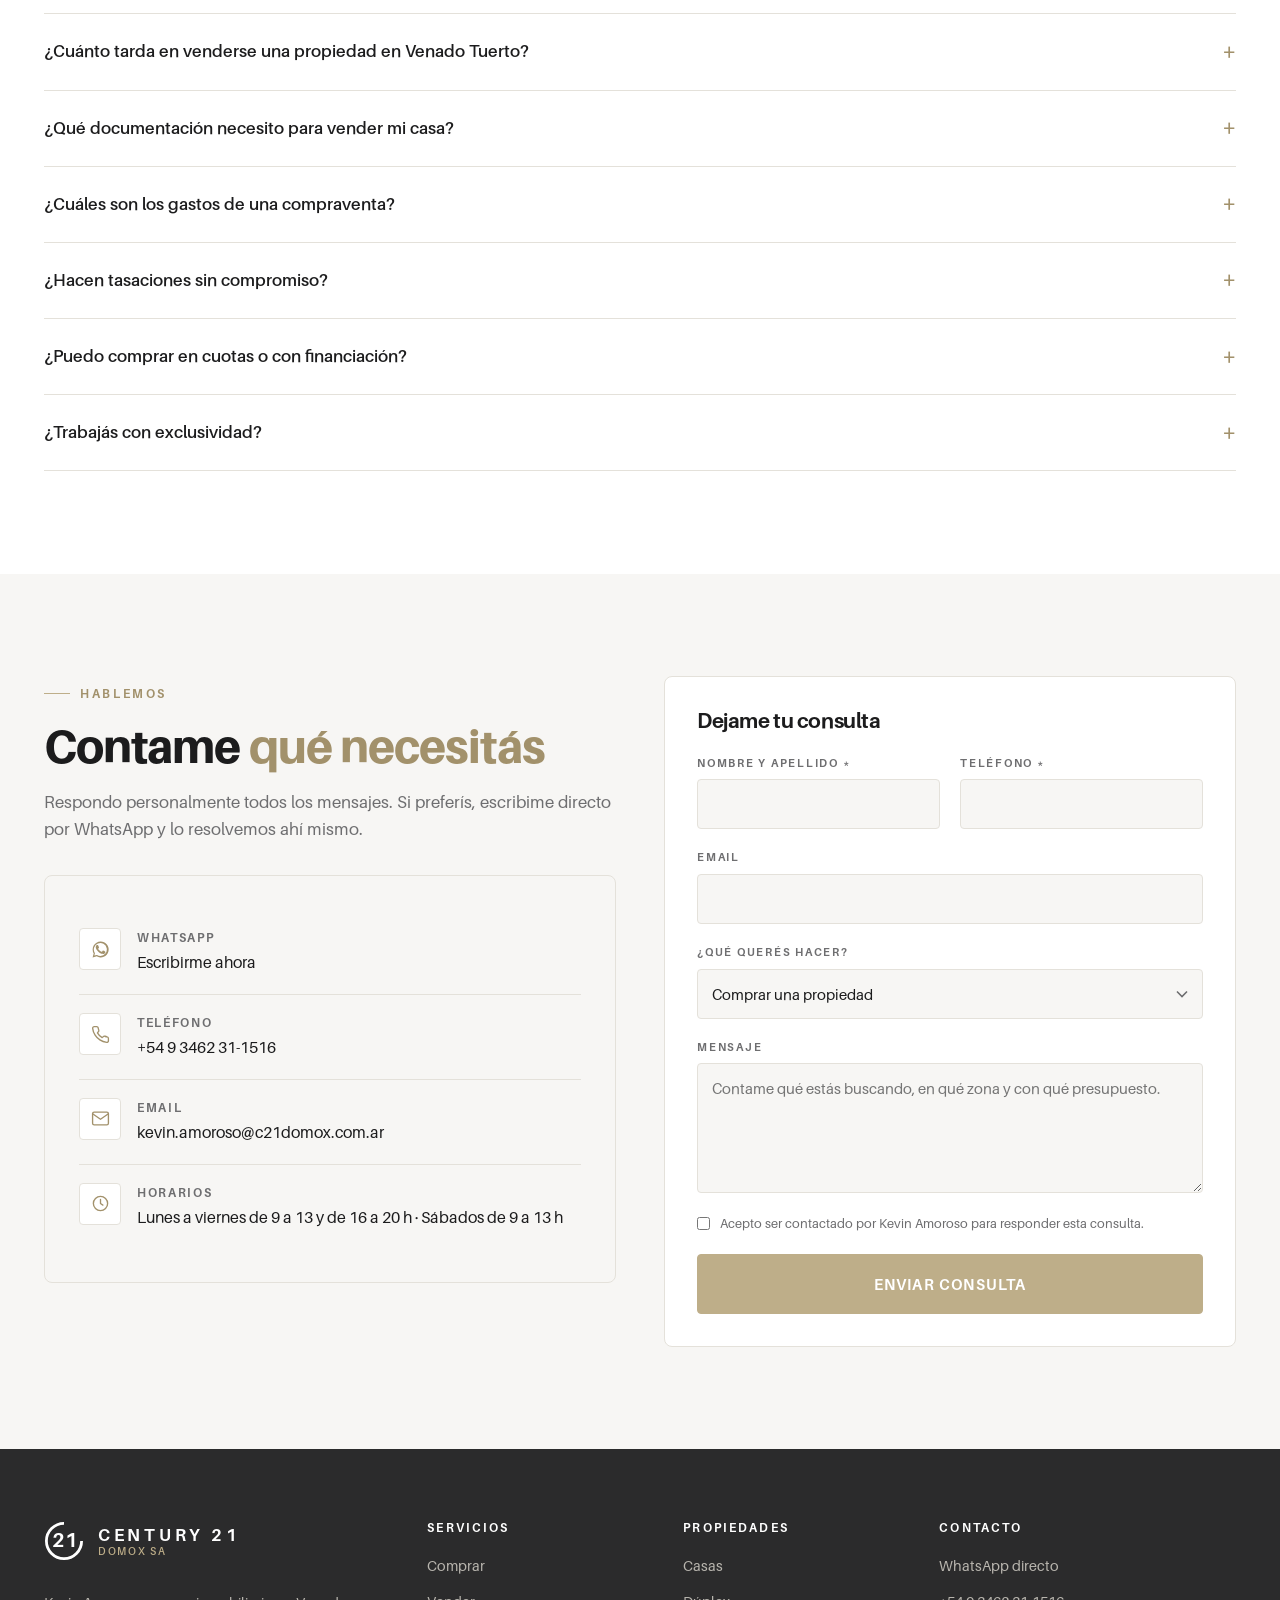
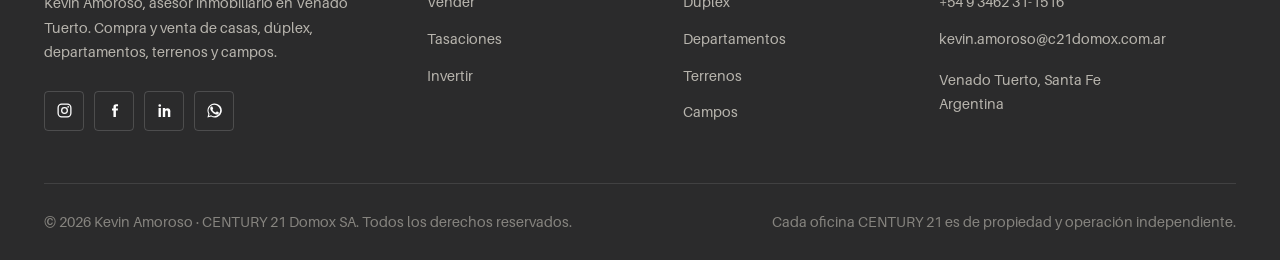
==== commit a3675639: "Administrar el catalogo desde el panel y medir con Supabase El panel /admin pasa a tener dos seccion" ====
--- a/index.html
+++ b/index.html
@@ -10,7 +10,7 @@
 <meta property="og:type" content="website">
 <meta property="og:title" content="Kevin Amoroso — Compra y venta de casas en Venado Tuerto">
 <meta property="og:description" content="Casas, dúplex y departamentos en venta en Venado Tuerto. Tasación sin cargo. CENTURY 21 Domox SA.">
-<meta property="og:image" content="assets/img/hero.jpg">
+<meta property="og:image" content="assets/img/hero-video-poster.jpg">
 <meta property="og:locale" content="es_AR">
 <link rel="icon" href="assets/img/isotipo.svg" type="image/svg+xml">
 <link rel="preload" href="assets/fonts/Aileron-Regular.woff" as="font" type="font/woff" crossorigin>
@@ -21,6 +21,7 @@
 <!-- La pantalla de carga se inyecta antes que nada para evitar el destello de contenido -->
 <script src="assets/js/preloader.js"></script>
 <!-- Registro de metricas: visitas, clics de WhatsApp y consultas -->
+<script src="assets/js/supabase.js"></script>
 <script src="assets/js/analytics.js"></script>
 
 <a class="oculto-visual" href="#principal">Ir al contenido principal</a>
@@ -64,7 +65,12 @@
 <!-- ================================================================== HERO -->
 <section class="hero">
   <div class="hero__fondo">
-    <img src="assets/img/hero.jpg" alt="Casa moderna en venta en Venado Tuerto" fetchpriority="high" width="2200" height="1467">
+    <img src="assets/img/hero-video-poster.jpg" alt="Vista aérea de la plaza San Martín, Venado Tuerto" fetchpriority="high" width="1280" height="720">
+    <!-- El video lo enciende main.js: sólo en pantallas grandes, sin ahorro de
+         datos y si el visitante no pidió menos movimiento. -->
+    <video class="hero__video" data-hero-video muted loop playsinline preload="none"
+           poster="assets/img/hero-video-poster.jpg" aria-hidden="true" tabindex="-1"
+           data-src="assets/videos/hero-720.mp4"></video>
   </div>
   <div class="contenedor hero__inner">
     <div class="hero__contenido">
--- a/assets/css/styles.css
+++ b/assets/css/styles.css
@@ -170,6 +170,13 @@
 .hero { position: relative; min-height: min(92vh, 860px); display: flex; align-items: center; padding-top: var(--header-h); overflow: hidden; }
 .hero__fondo { position: absolute; inset: 0; z-index: -2; }
 .hero__fondo img { width: 100%; height: 100%; object-fit: cover; }
+/* Video de fondo: entra por encima de la foto una vez que arrancó a reproducirse,
+   así nunca se ve un rectángulo negro mientras carga. */
+.hero__video {
+  position: absolute; inset: 0; width: 100%; height: 100%; object-fit: cover;
+  opacity: 0; transition: opacity .9s var(--ease); pointer-events: none;
+}
+.hero__video.visible { opacity: 1; }
 .hero::after {
   content: ""; position: absolute; inset: 0; z-index: -1;
   background: linear-gradient(100deg, rgba(28,28,29,.86) 0%, rgba(28,28,29,.68) 42%, rgba(28,28,29,.30) 100%);
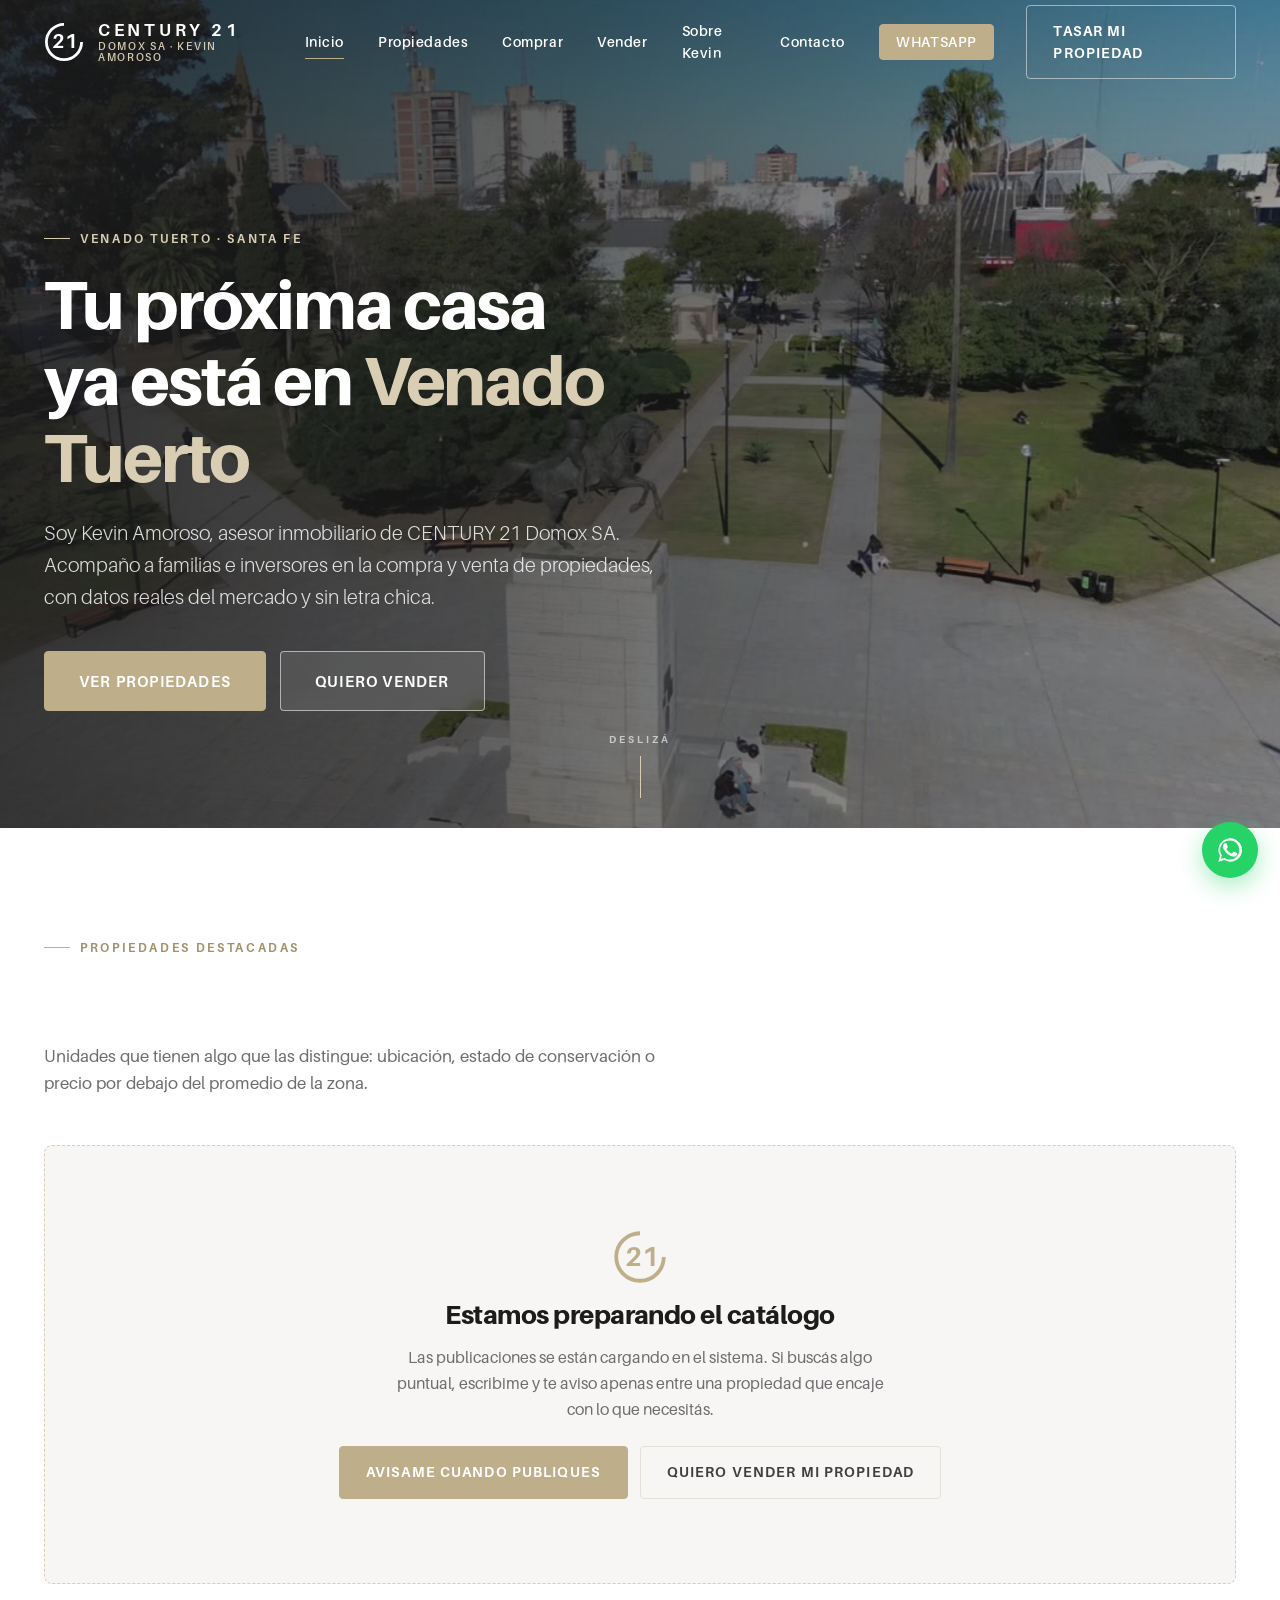
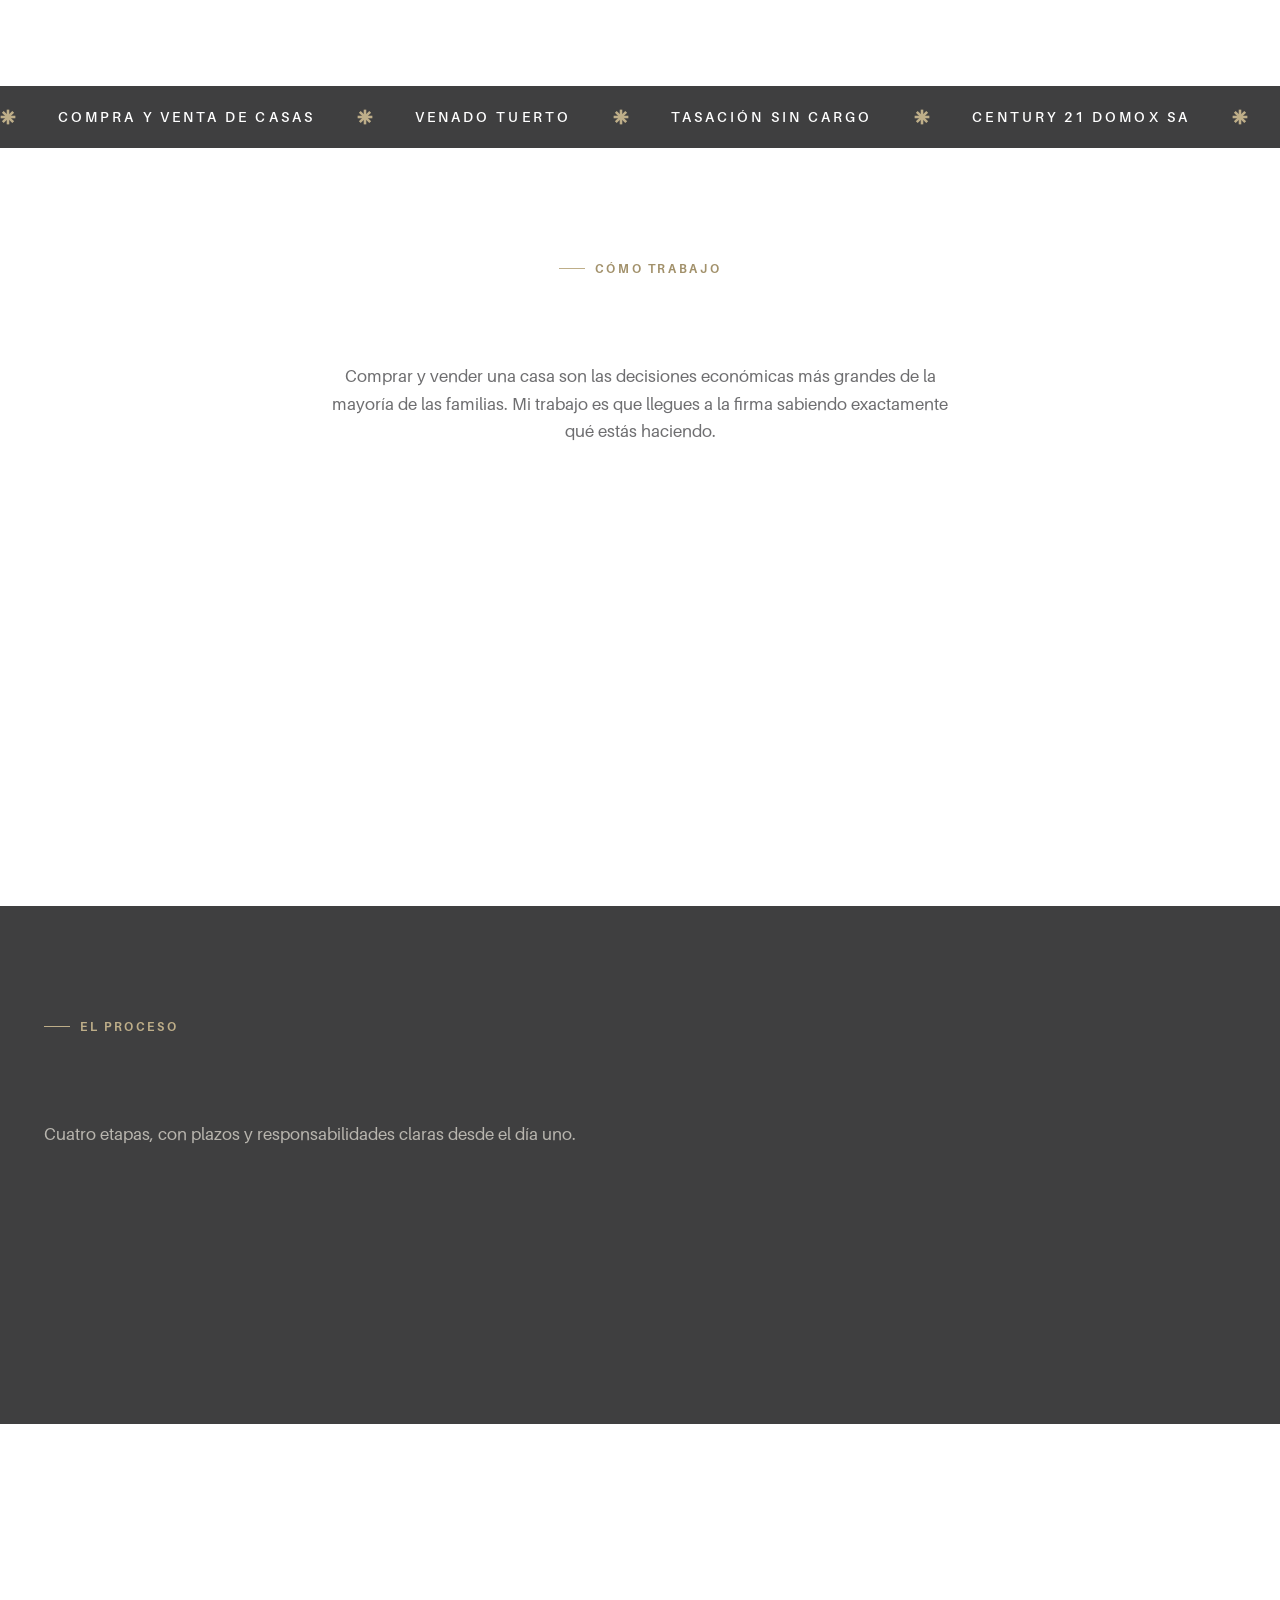
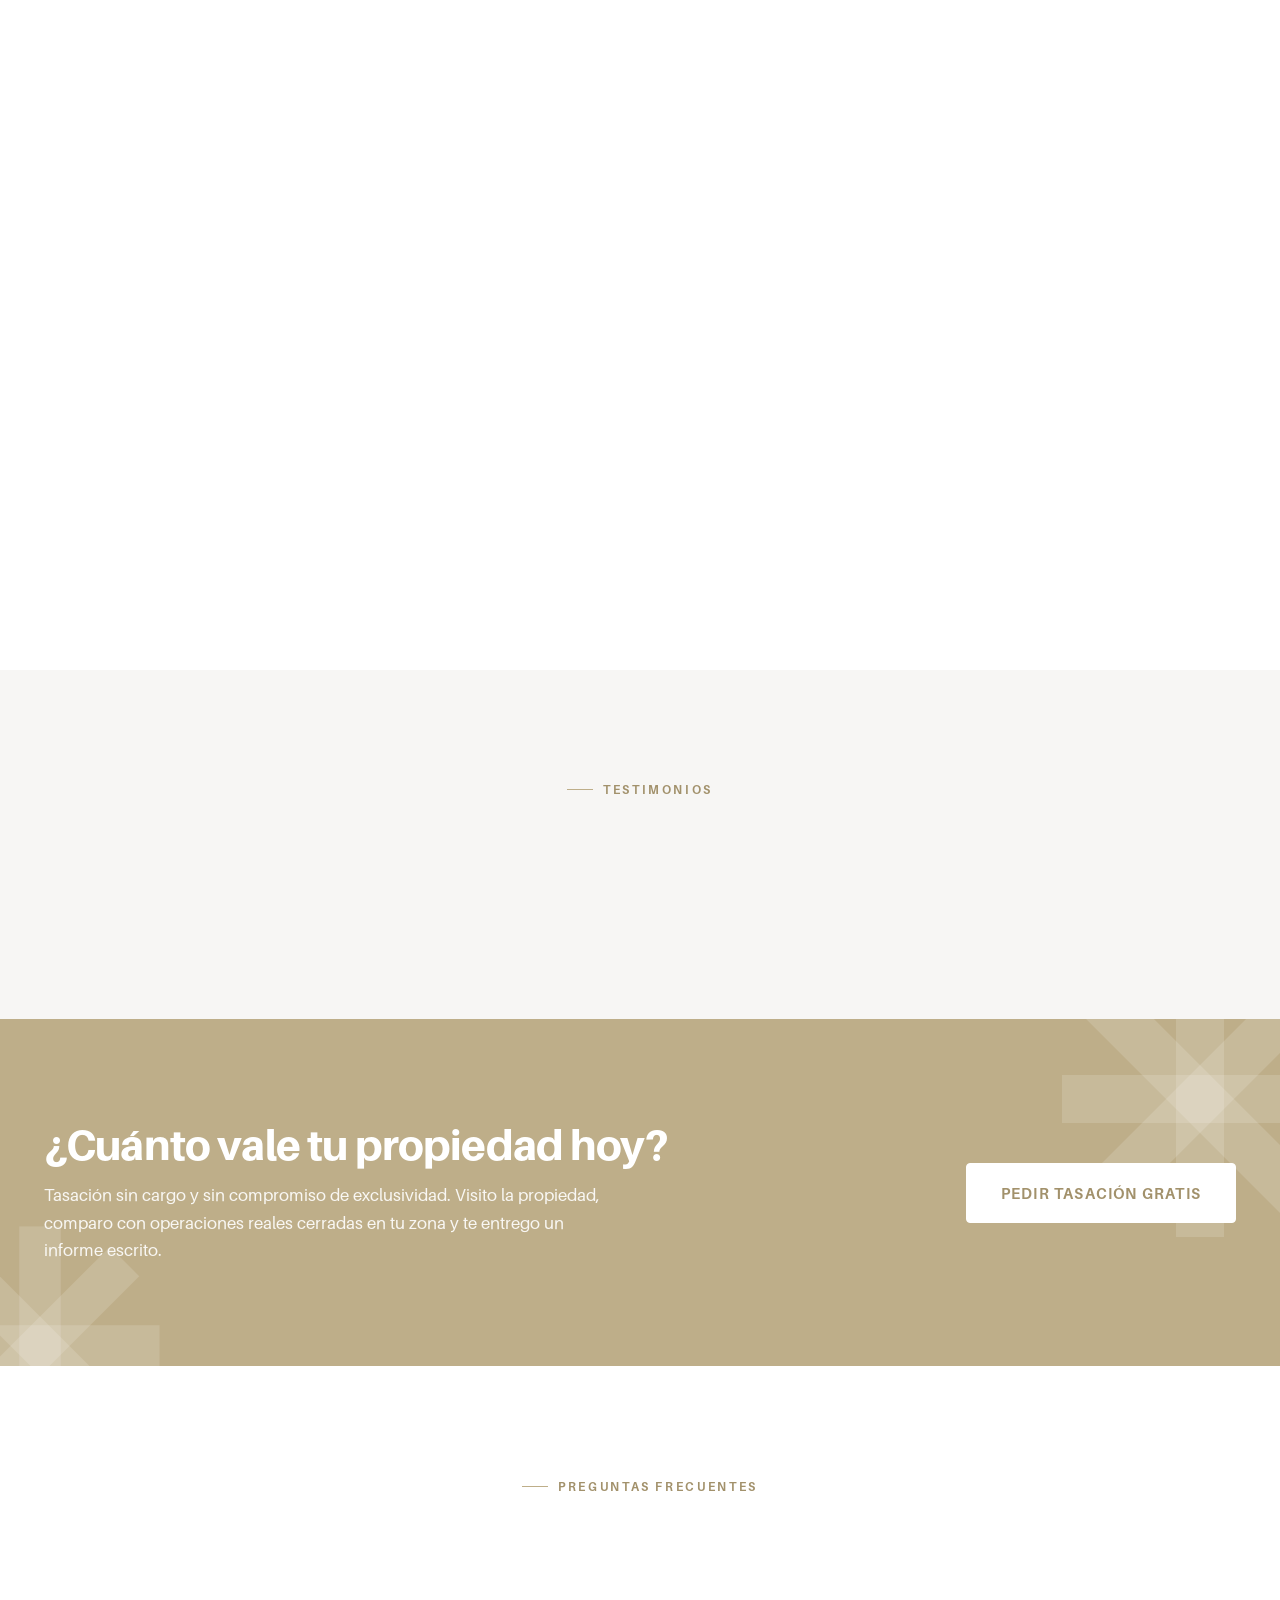
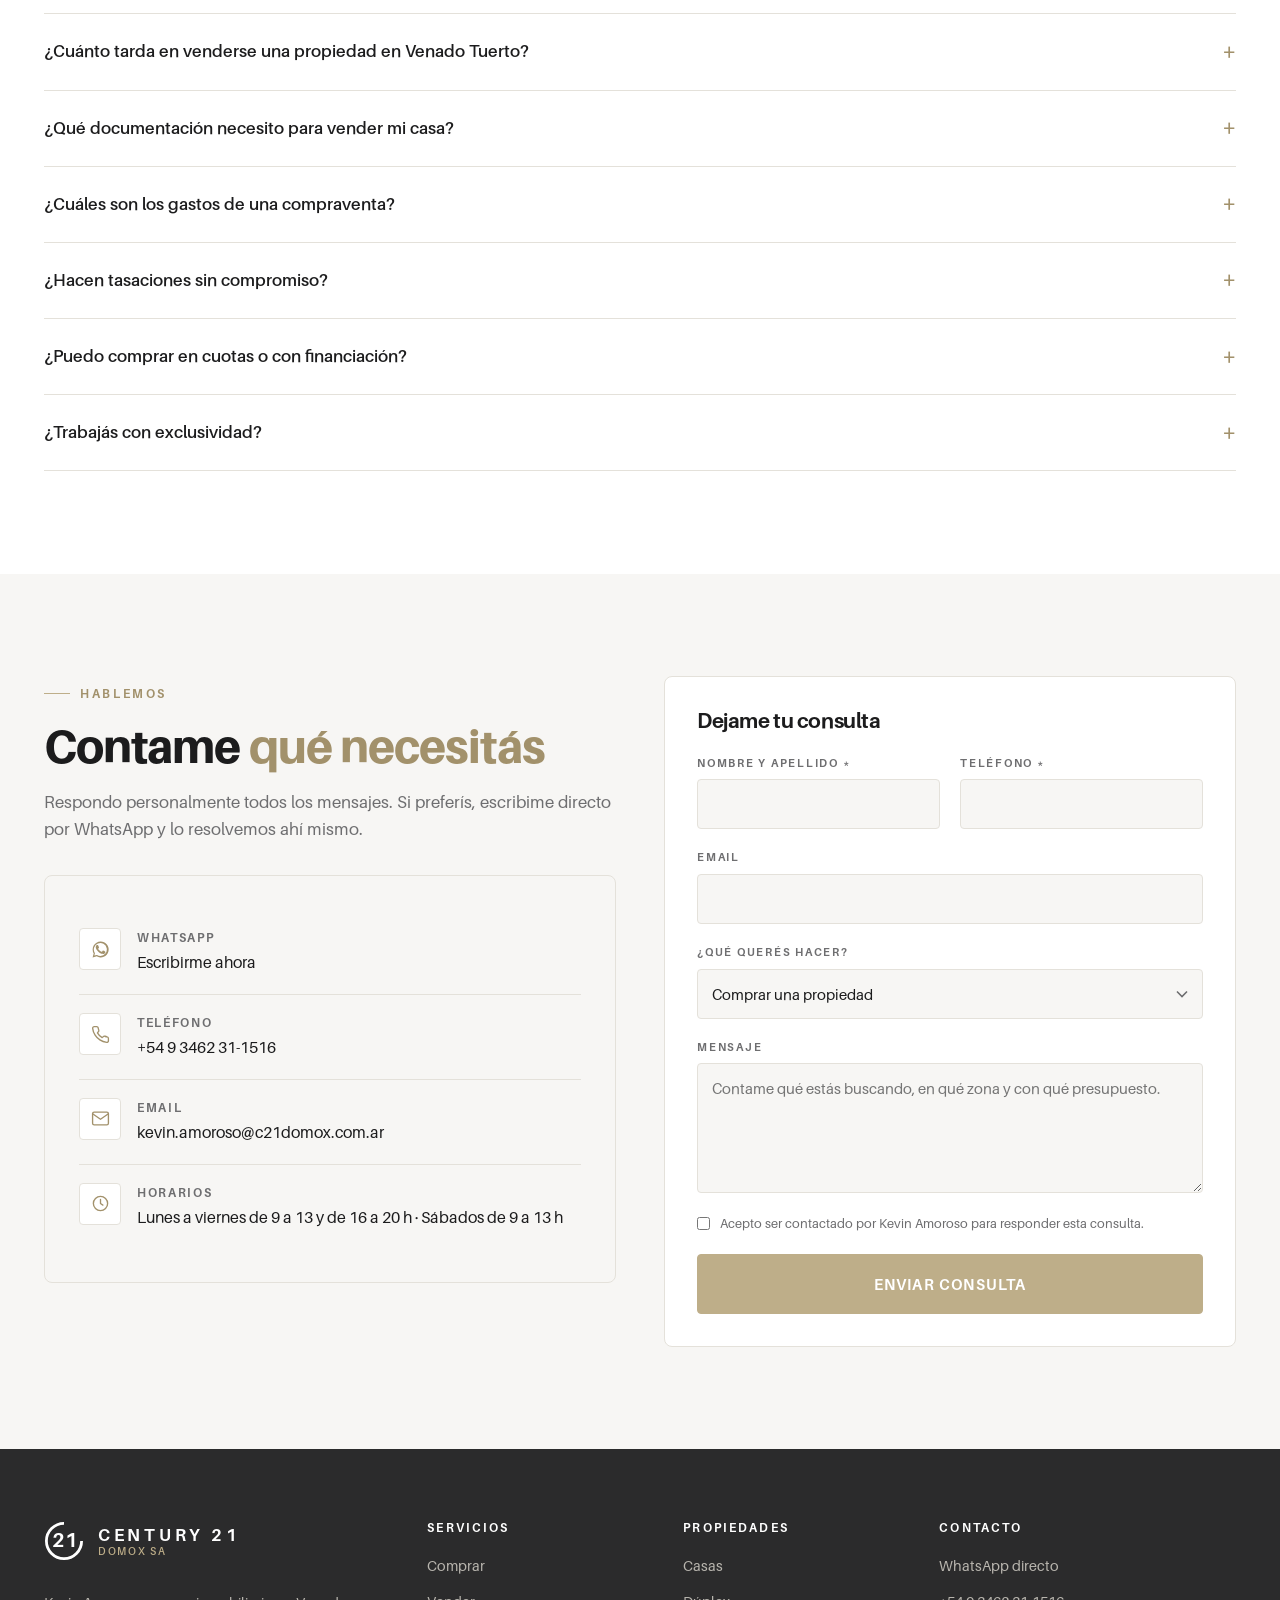
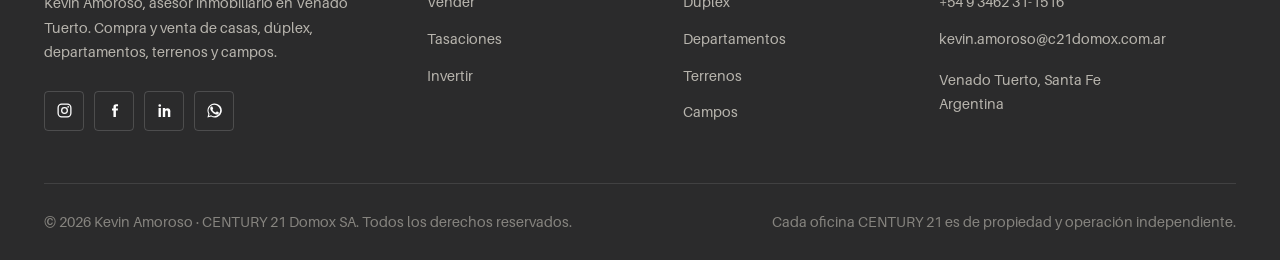
==== commit 42f978e8: "Mejorar el video del hero, blindar el panel y mostrar la precarga solo una vez - Hero en AV1 (7,5 MB" ====
--- a/index.html
+++ b/index.html
@@ -10,7 +10,7 @@
 <meta property="og:type" content="website">
 <meta property="og:title" content="Kevin Amoroso — Compra y venta de casas en Venado Tuerto">
 <meta property="og:description" content="Casas, dúplex y departamentos en venta en Venado Tuerto. Tasación sin cargo. CENTURY 21 Domox SA.">
-<meta property="og:image" content="assets/img/hero-video-poster.jpg">
+<meta property="og:image" content="assets/img/hero-poster-1920.jpg">
 <meta property="og:locale" content="es_AR">
 <link rel="icon" href="assets/img/isotipo.svg" type="image/svg+xml">
 <link rel="preload" href="assets/fonts/Aileron-Regular.woff" as="font" type="font/woff" crossorigin>
@@ -19,9 +19,9 @@
 <body>
 
 <!-- La pantalla de carga se inyecta antes que nada para evitar el destello de contenido -->
-<script src="assets/js/preloader.js"></script>
+<script src="assets/js/preloader.js?v=2"></script>
 <!-- Registro de metricas: visitas, clics de WhatsApp y consultas -->
-<script src="assets/js/supabase.js"></script>
+<script src="assets/js/supabase.js?v=2"></script>
 <script src="assets/js/analytics.js"></script>
 
 <a class="oculto-visual" href="#principal">Ir al contenido principal</a>
@@ -65,12 +65,21 @@
 <!-- ================================================================== HERO -->
 <section class="hero">
   <div class="hero__fondo">
-    <img src="assets/img/hero-video-poster.jpg" alt="Vista aérea de la plaza San Martín, Venado Tuerto" fetchpriority="high" width="1280" height="720">
+    <img src="assets/img/hero-poster-1280.jpg"
+         srcset="assets/img/hero-poster-1280.jpg 1280w, assets/img/hero-poster-1920.jpg 1920w"
+         sizes="100vw" alt="Vista aérea de la plaza San Martín, Venado Tuerto"
+         fetchpriority="high" width="1920" height="1080">
     <!-- El video lo enciende main.js: sólo en pantallas grandes, sin ahorro de
-         datos y si el visitante no pidió menos movimiento. -->
+         datos y si el visitante no pidió menos movimiento. El AV1 va primero
+         porque pesa un tercio menos que el H.264 a la misma calidad; el
+         navegador que no lo soporte (Safari viejo) usa el segundo. -->
+    <!-- Sin `poster`: la foto de arriba ya cubre ese rol y el navegador la
+         descargaría igual en celular, donde el video nunca llega a arrancar. -->
     <video class="hero__video" data-hero-video muted loop playsinline preload="none"
-           poster="assets/img/hero-video-poster.jpg" aria-hidden="true" tabindex="-1"
-           data-src="assets/videos/hero-720.mp4"></video>
+           aria-hidden="true" tabindex="-1">
+      <source data-src="assets/videos/hero-1080-av1.mp4"  type='video/mp4; codecs="av01.0.08M.08"'>
+      <source data-src="assets/videos/hero-1080-h264.mp4" type='video/mp4; codecs="avc1.640033"'>
+    </video>
   </div>
   <div class="contenedor hero__inner">
     <div class="hero__contenido">
@@ -486,6 +495,6 @@
 </script>
 
 <script src="assets/js/data.js"></script>
-<script src="assets/js/main.js"></script>
+<script src="assets/js/main.js?v=2"></script>
 </body>
 </html>
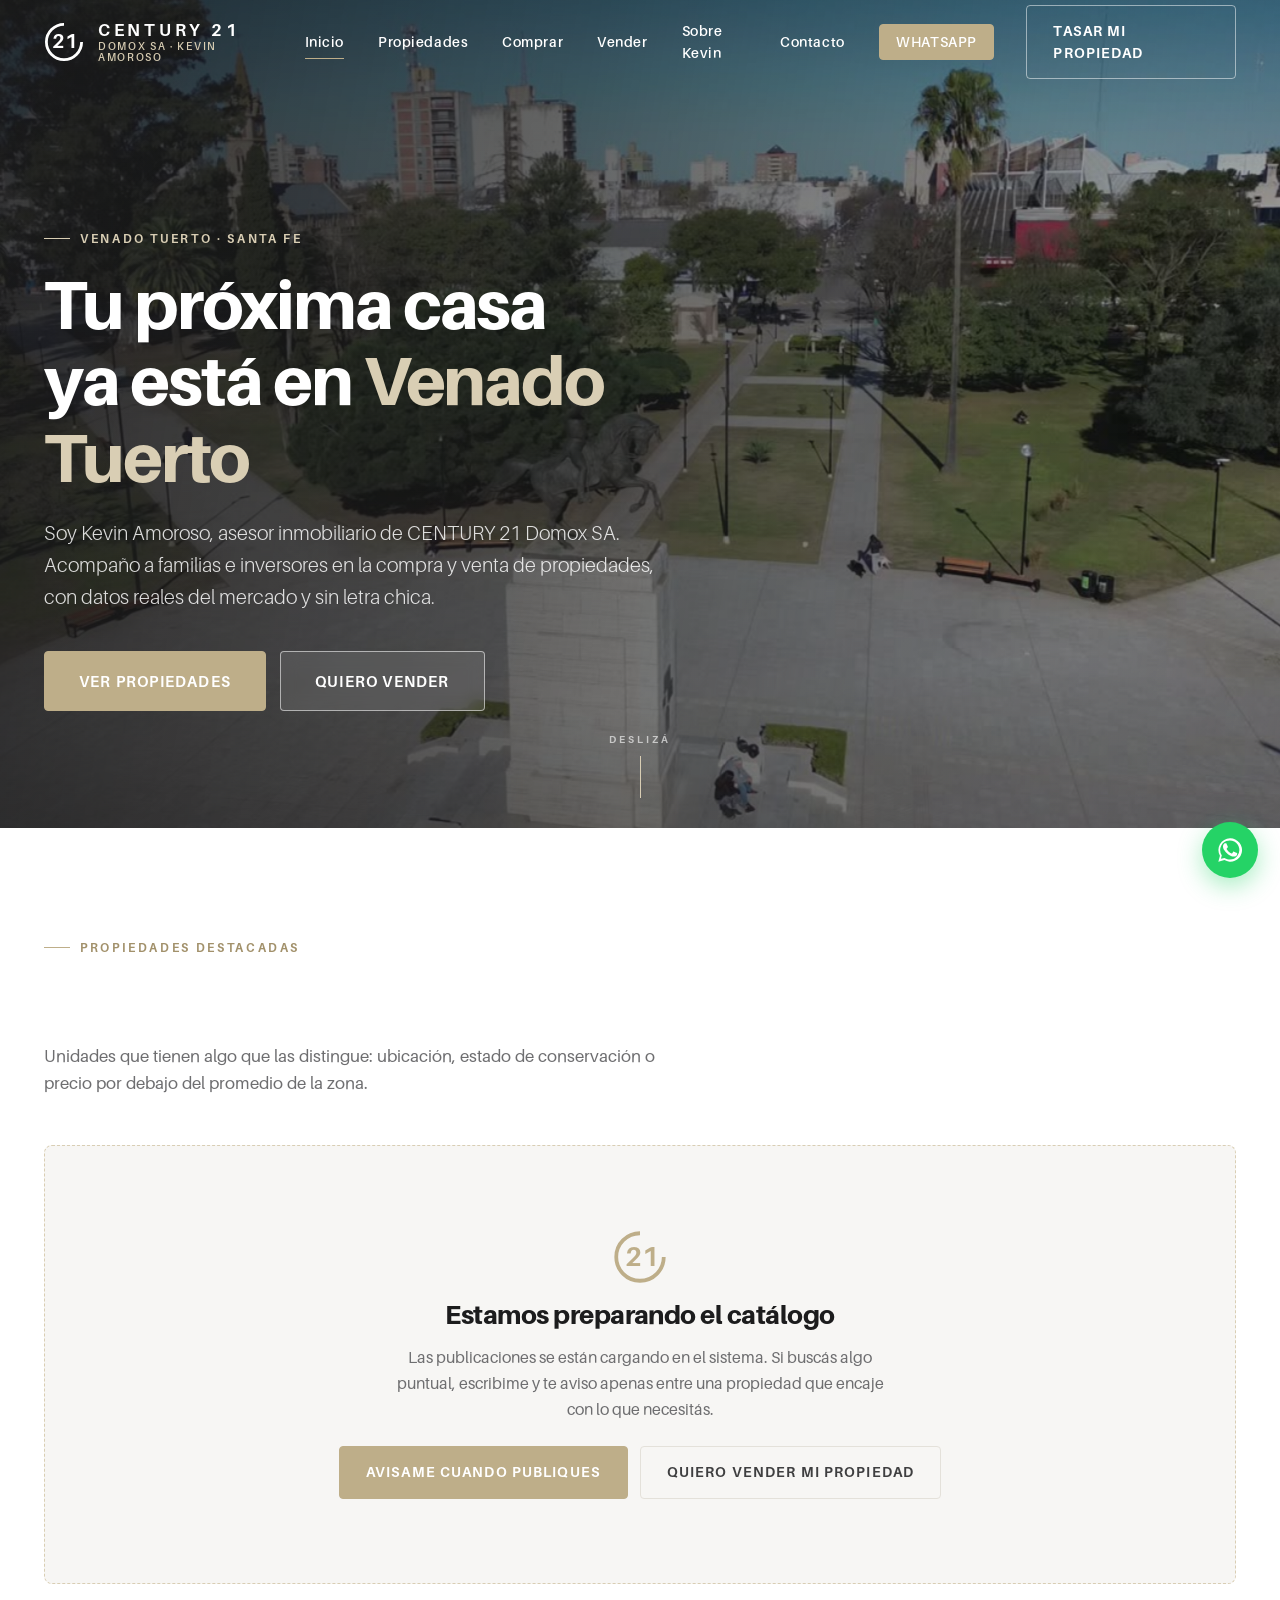
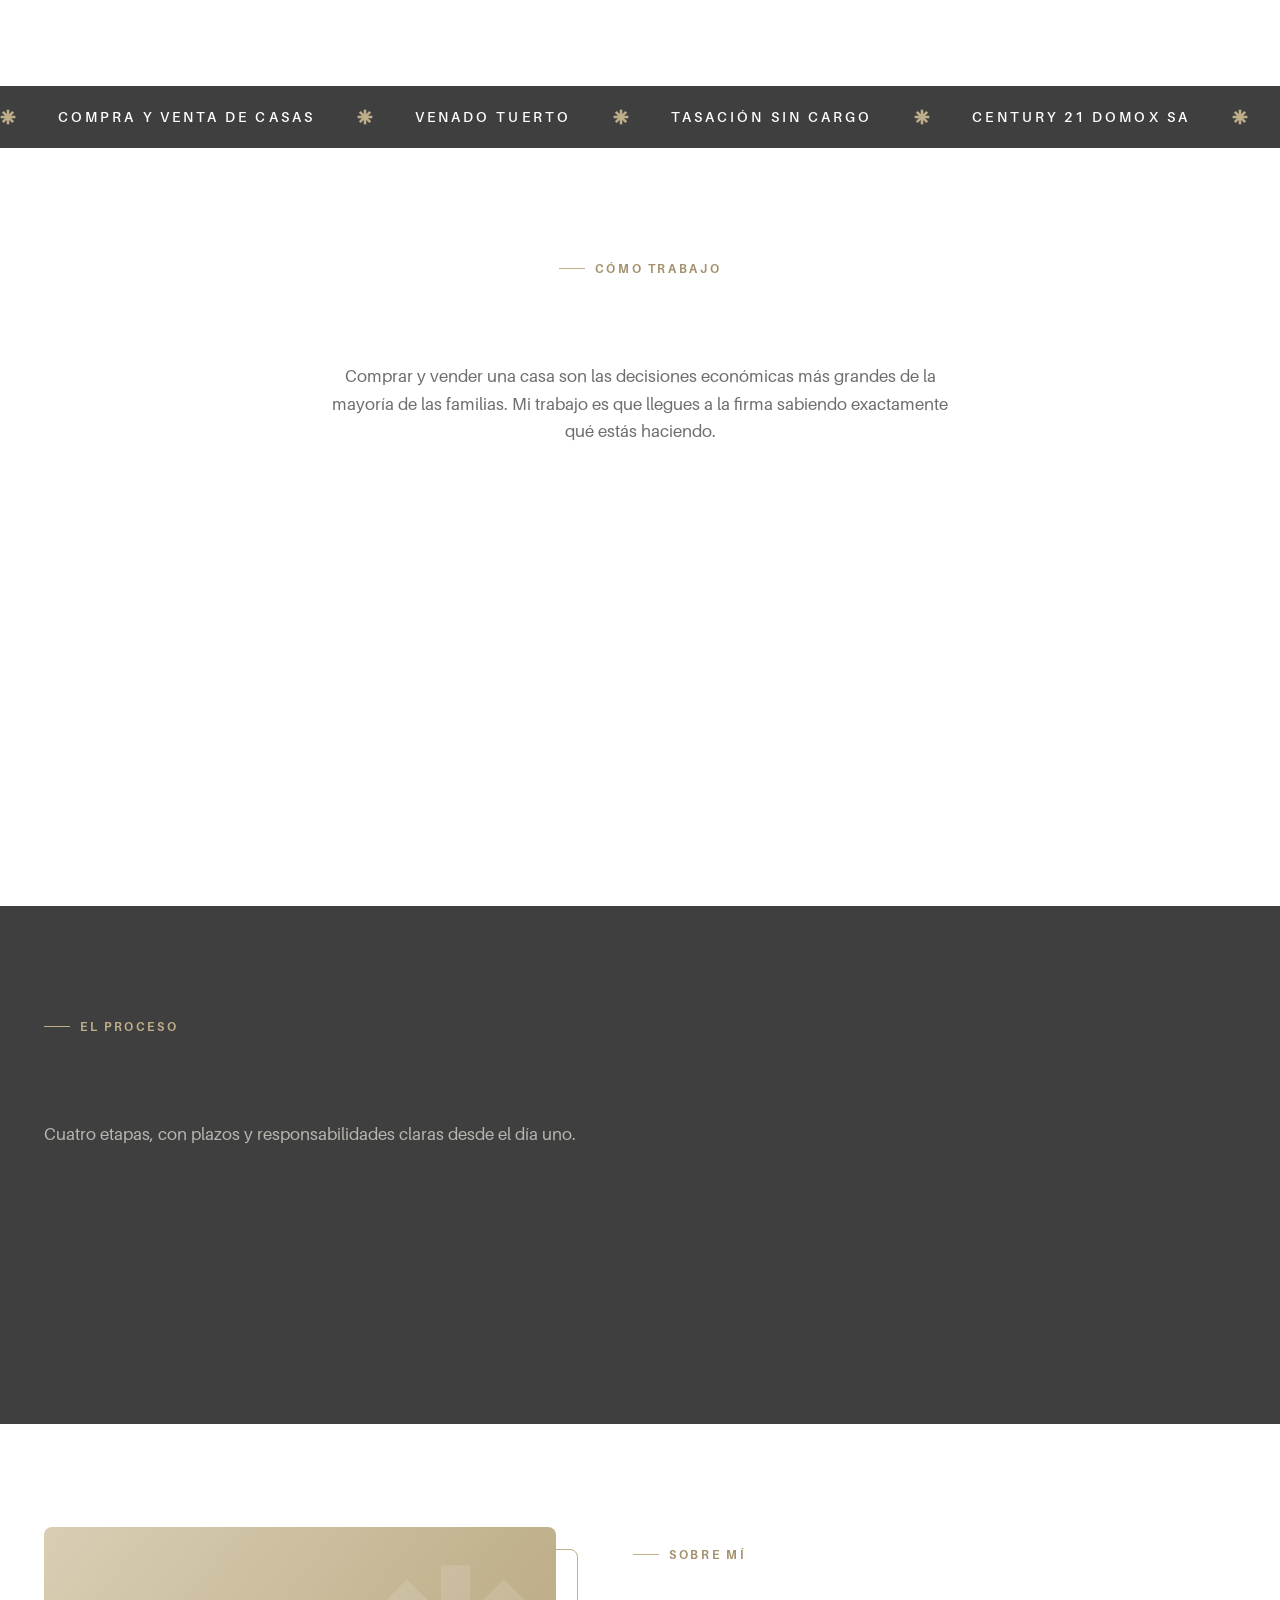
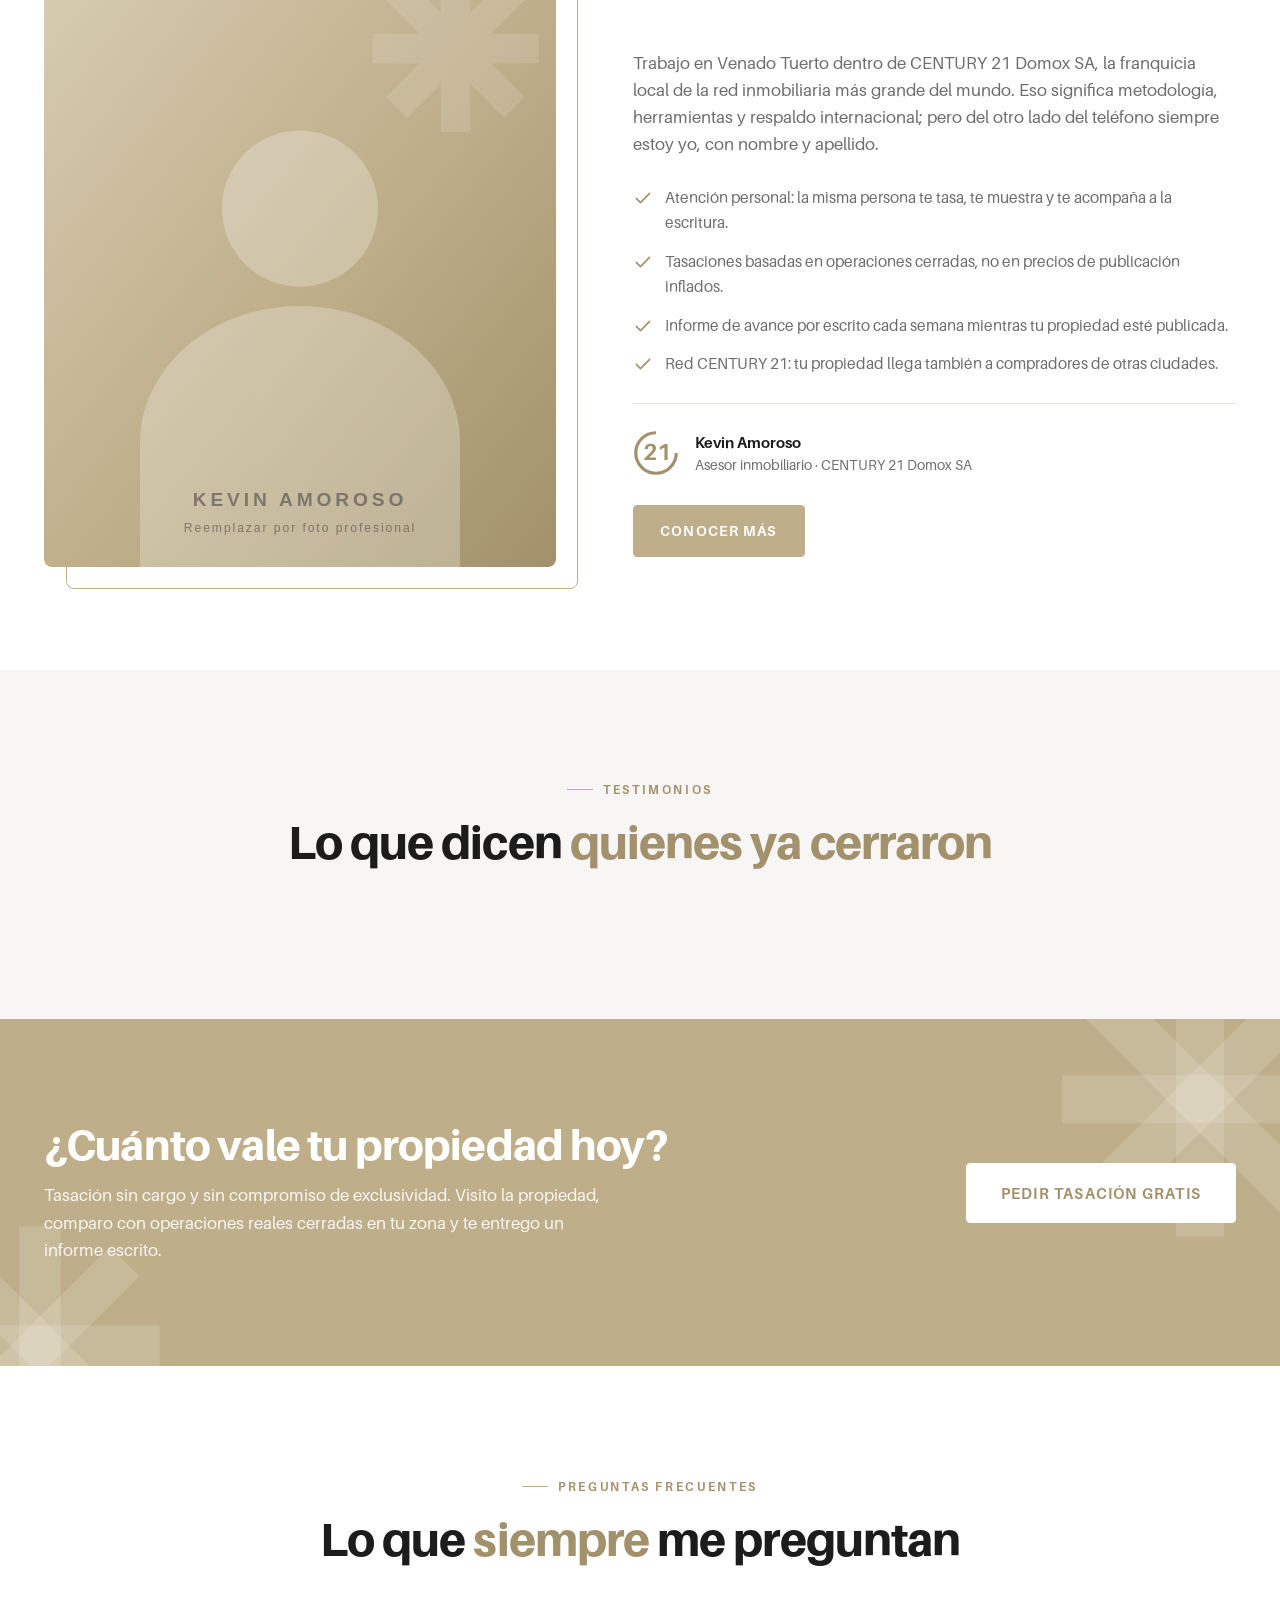
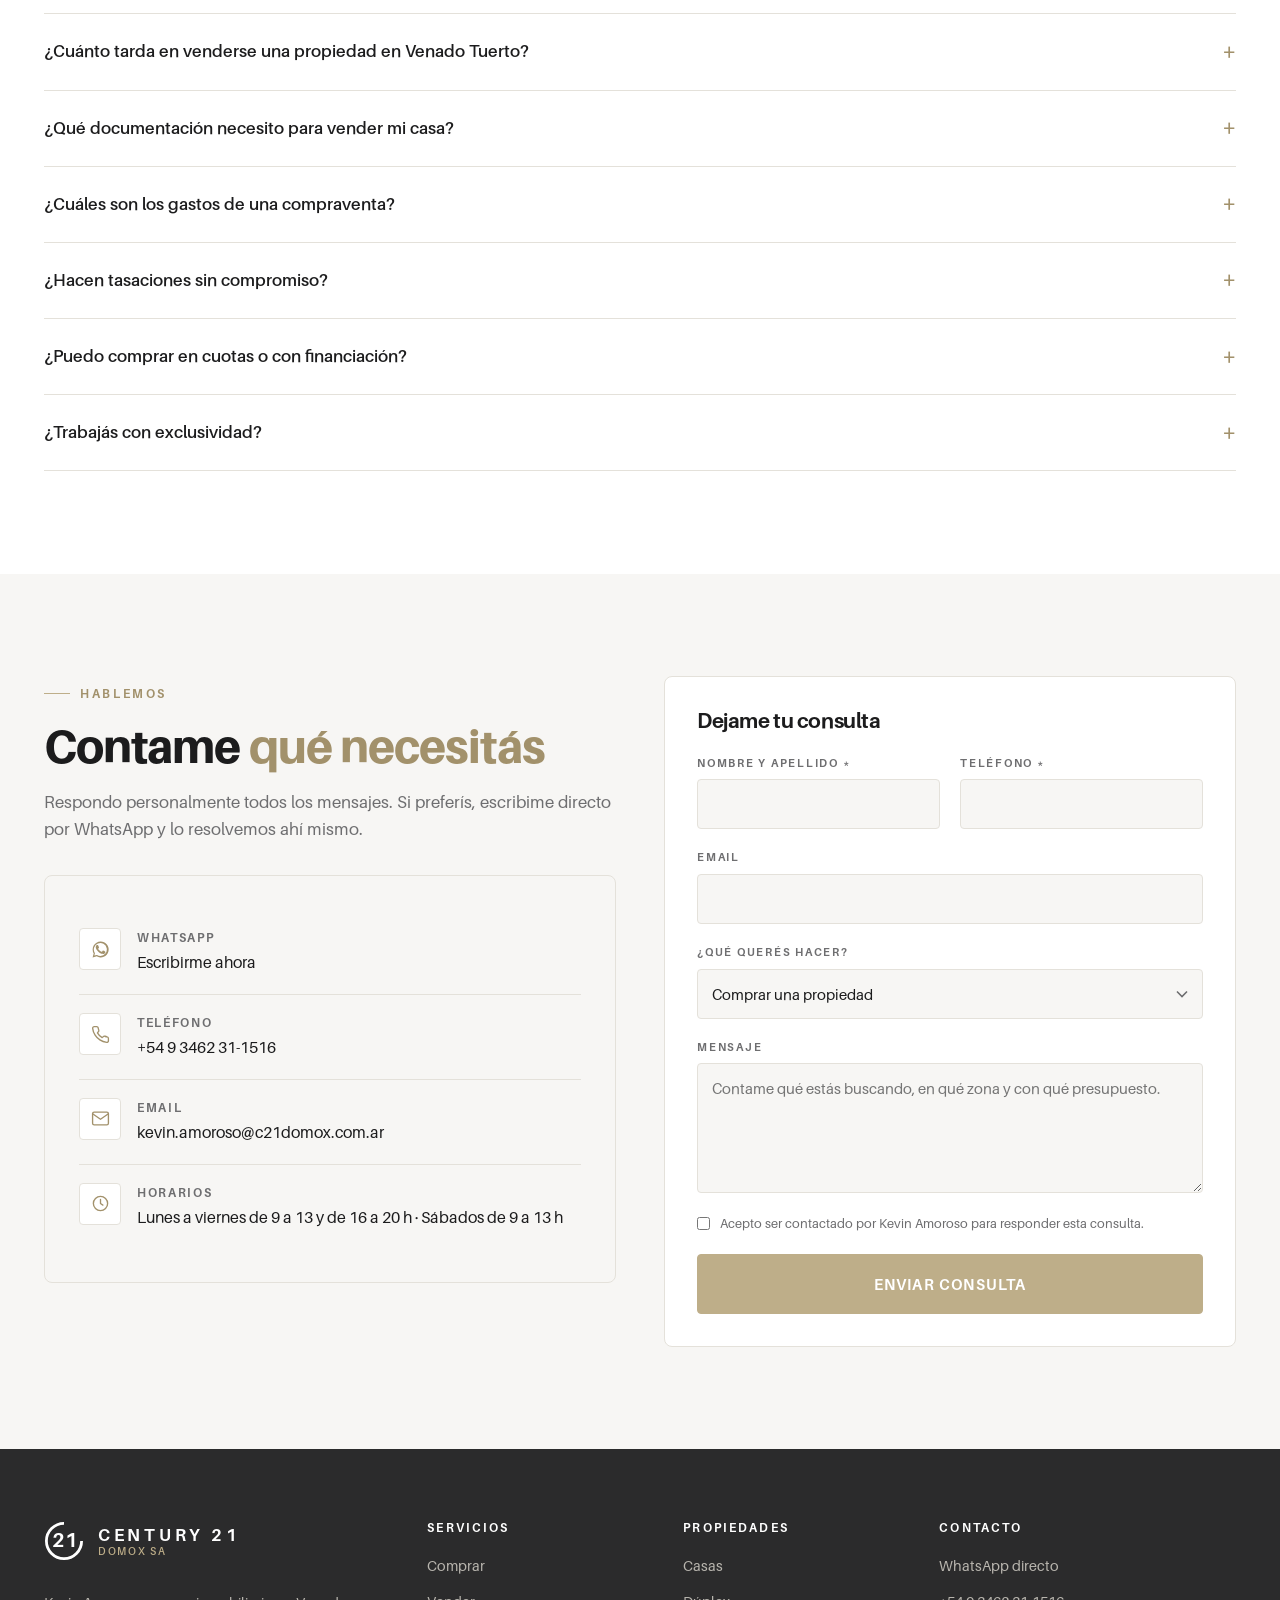
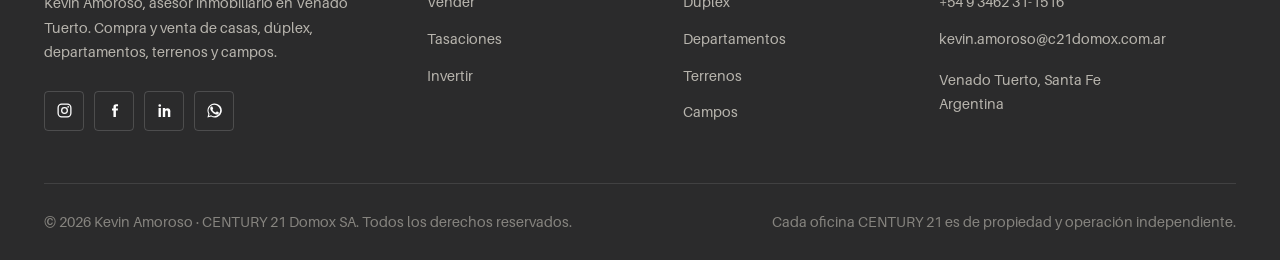
==== commit 47fa22fa: "Viñeta en los bordes del hero y video encendido tambien en mobile - Video: se saca el gate de ancho " ====
--- a/index.html
+++ b/index.html
@@ -14,7 +14,7 @@
 <meta property="og:locale" content="es_AR">
 <link rel="icon" href="assets/img/isotipo.svg" type="image/svg+xml">
 <link rel="preload" href="assets/fonts/Aileron-Regular.woff" as="font" type="font/woff" crossorigin>
-<link rel="stylesheet" href="assets/css/styles.css">
+<link rel="stylesheet" href="assets/css/styles.css?v=2">
 </head>
 <body>
 
@@ -495,6 +495,6 @@
 </script>
 
 <script src="assets/js/data.js"></script>
-<script src="assets/js/main.js?v=2"></script>
+<script src="assets/js/main.js?v=3"></script>
 </body>
 </html>
--- a/assets/css/styles.css
+++ b/assets/css/styles.css
@@ -170,6 +170,13 @@
 .hero { position: relative; min-height: min(92vh, 860px); display: flex; align-items: center; padding-top: var(--header-h); overflow: hidden; }
 .hero__fondo { position: absolute; inset: 0; z-index: -2; }
 .hero__fondo img { width: 100%; height: 100%; object-fit: cover; }
+/* Viñeta: oscurece el marco del video/foto para que el centro destaque más.
+   Va encima de la foto y del video (::after pinta después de ambos), y debajo
+   del degradé de legibilidad del texto (.hero::after, z-index -1). */
+.hero__fondo::after {
+  content: ""; position: absolute; inset: 0; pointer-events: none;
+  background: radial-gradient(125% 92% at 50% 46%, transparent 40%, rgba(10,10,11,.62) 100%);
+}
 /* Video de fondo: entra por encima de la foto una vez que arrancó a reproducirse,
    así nunca se ve un rectángulo negro mientras carga. */
 .hero__video {
